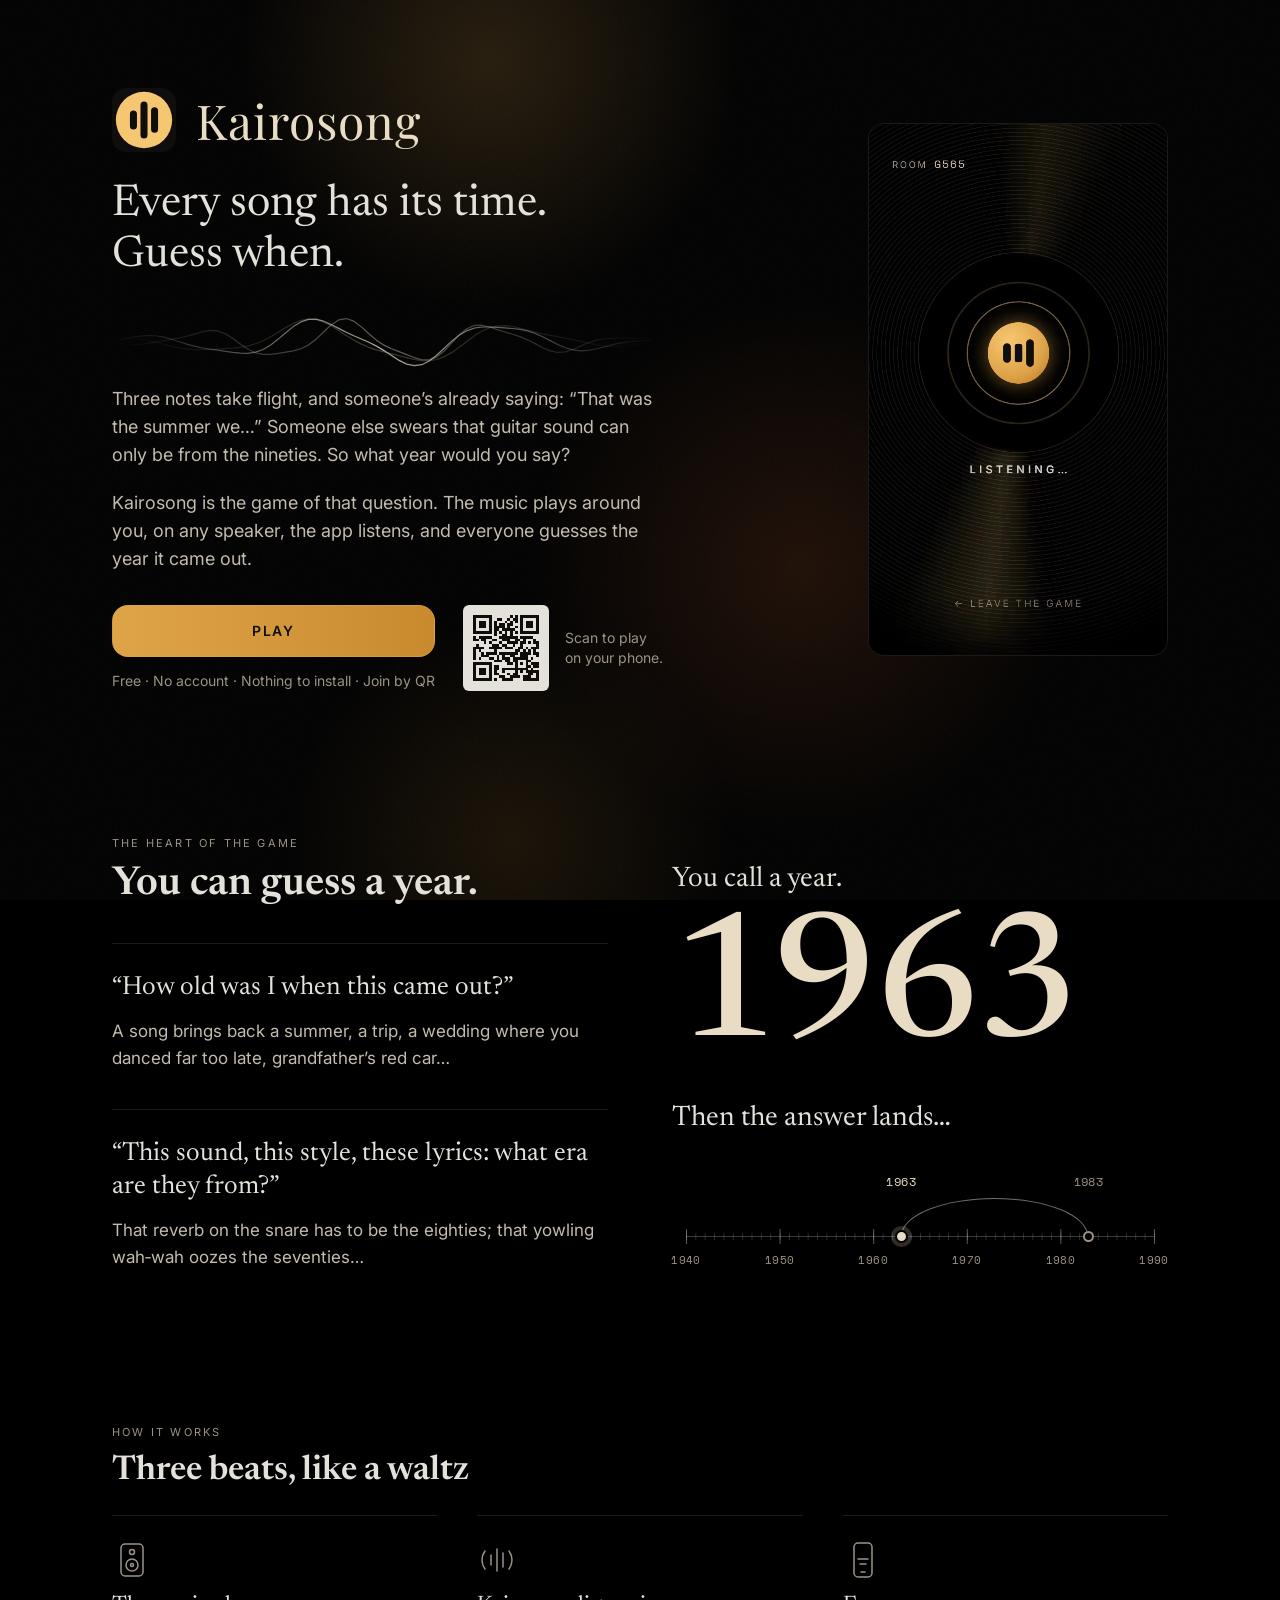
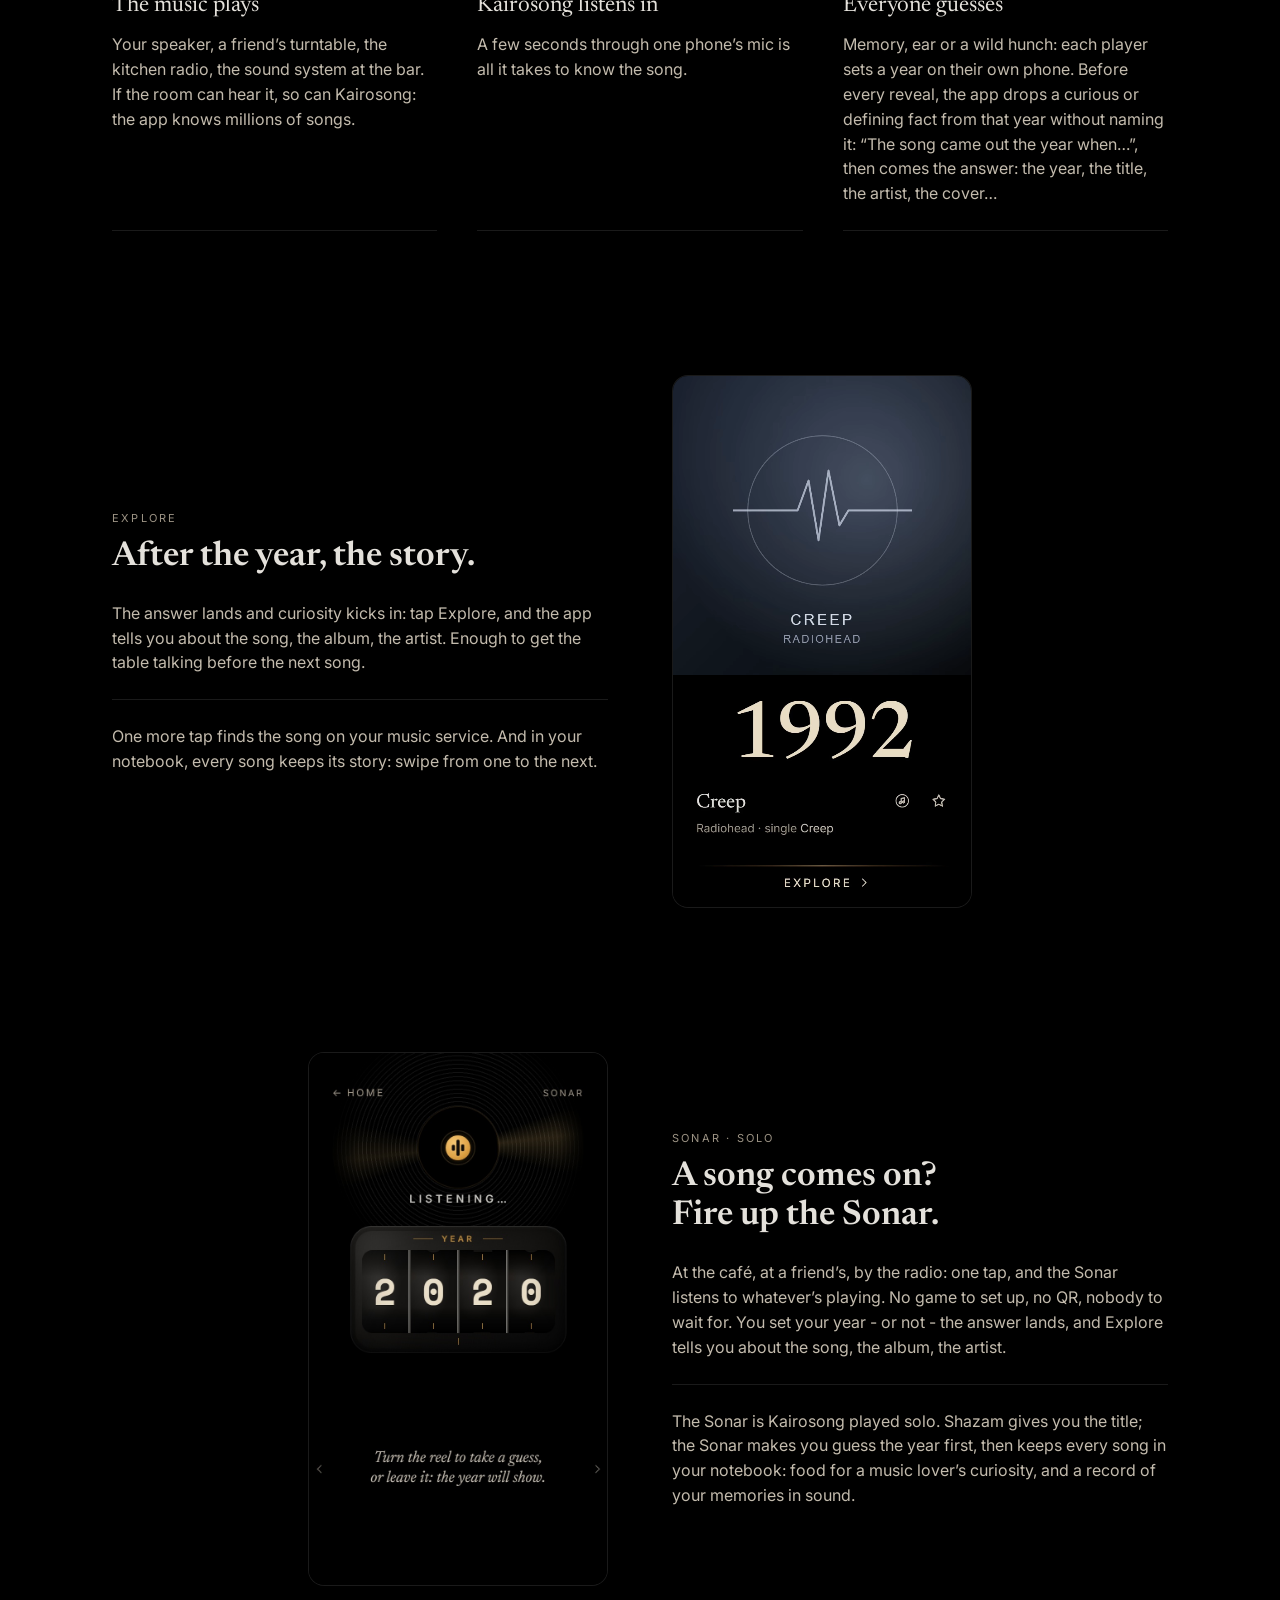
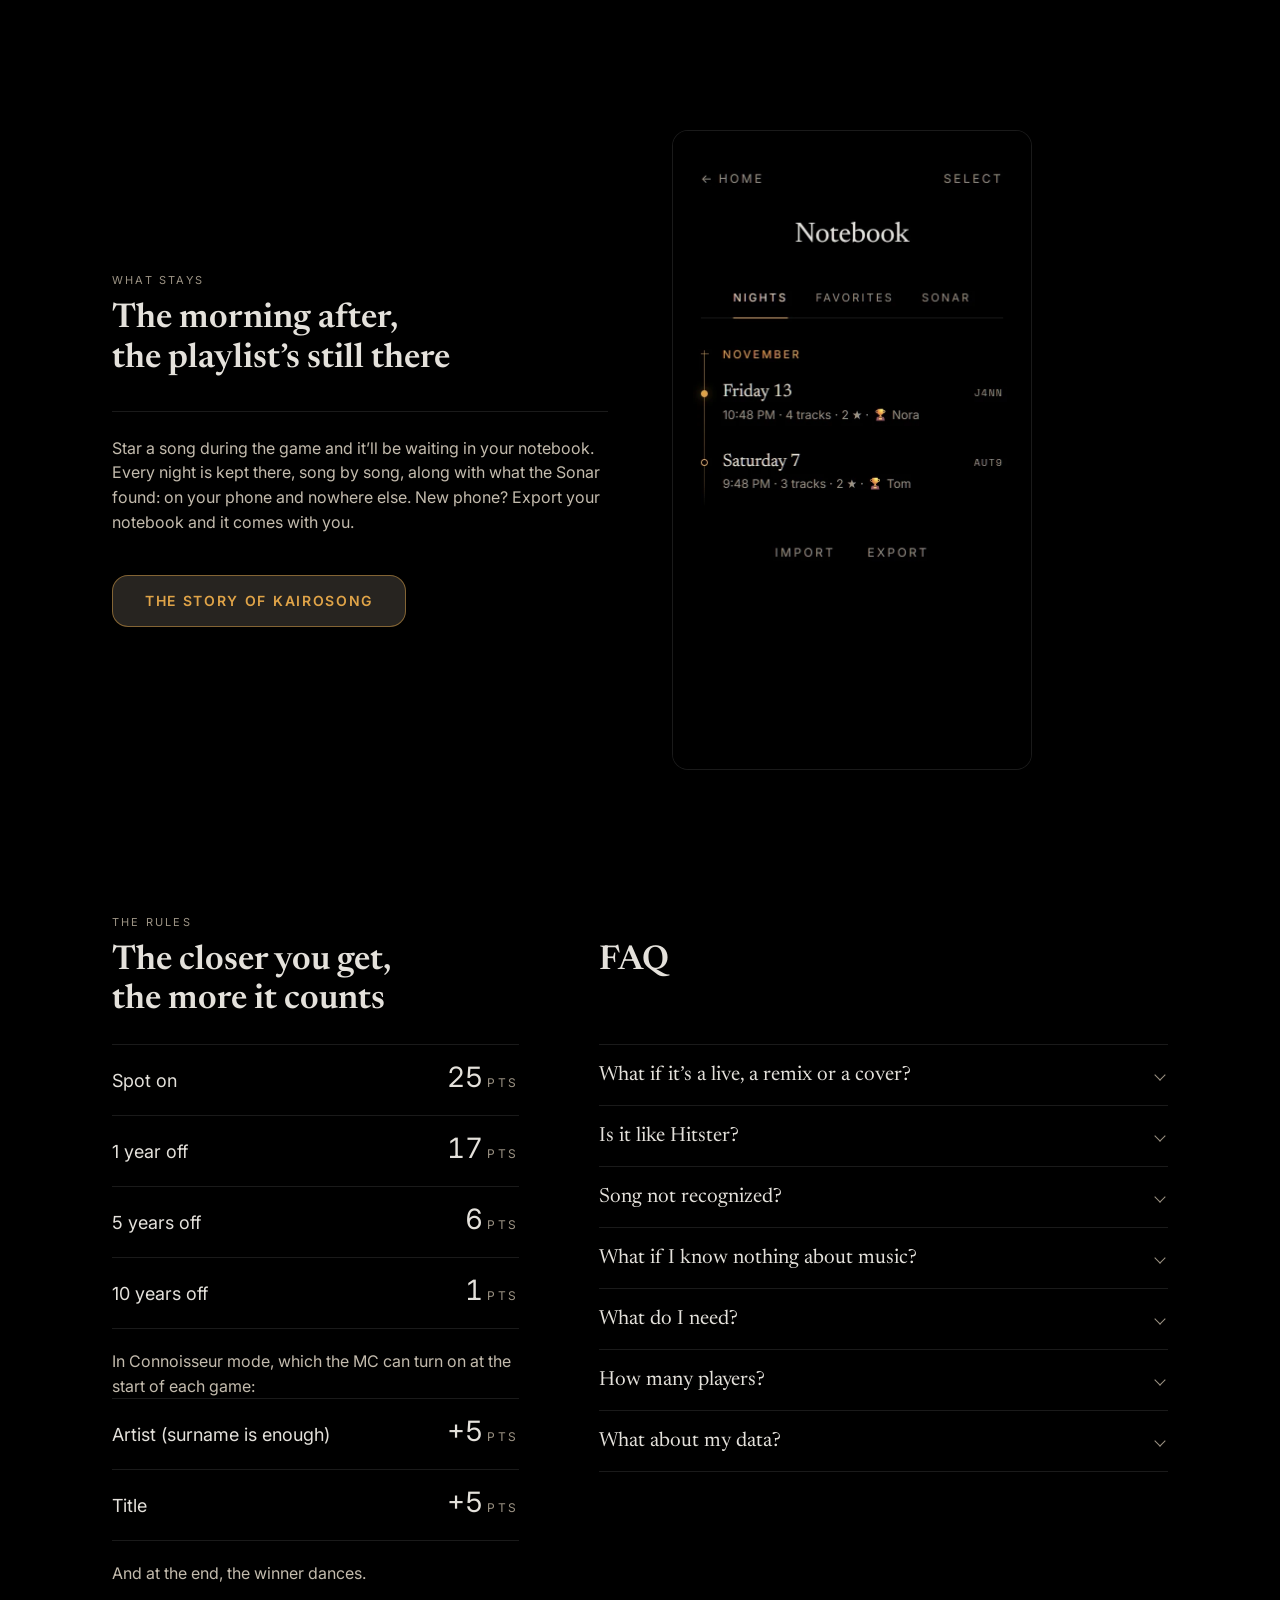
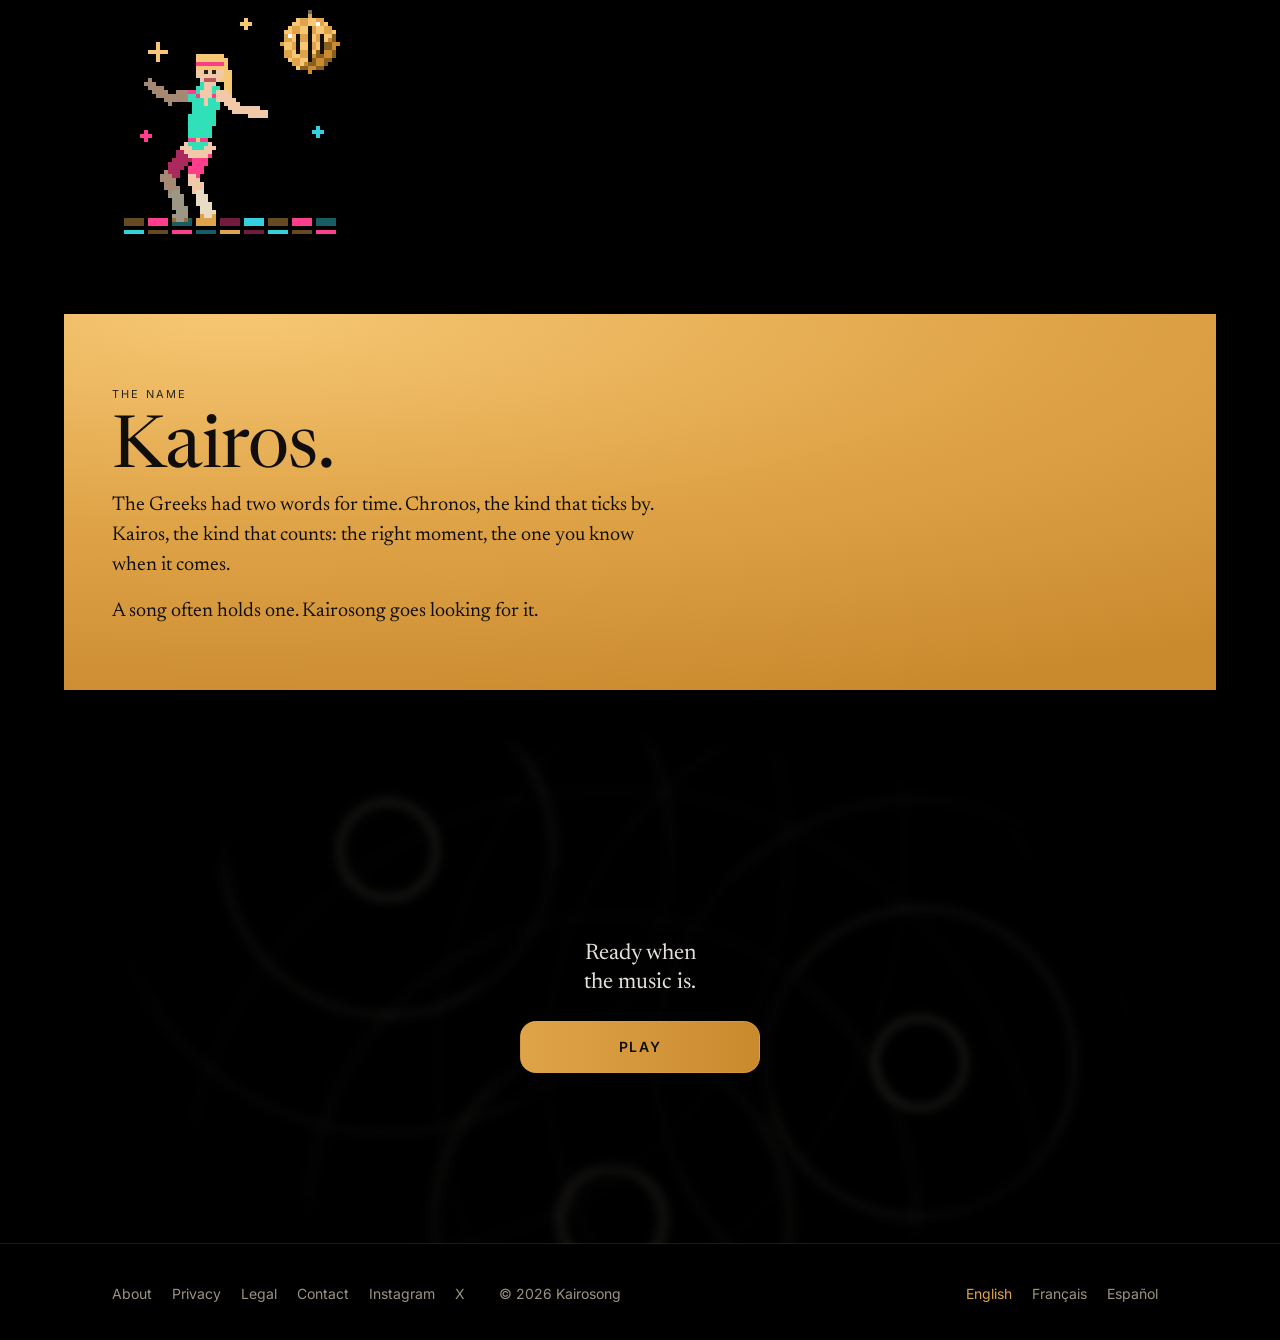
==== index.html @ 432001be "Le gagnant danse sous le barème, et le Sonar se montre en image fixe La danse de victoire revient, e" ====
<!doctype html>
<html lang="en">
<head>
<meta charset="utf-8">
<script>/* Lien d’invitation ou QR d’avant la bascule : la partie est sur app.kairosong.com. */if(/[?&]join=/.test(location.search))location.replace('https://app.kairosong.com/'+location.search);</script>
<script>document.documentElement.classList.add('js');</script>
<meta name="viewport" content="width=device-width, initial-scale=1, viewport-fit=cover">
<title>Kairosong - the party game that listens to your music</title>
<meta name="description" content="Put on any music: Kairosong recognizes it and everyone guesses the year. At a party, join by QR; on your own, use the Sonar. Free, no account.">
<link rel="canonical" href="https://kairosong.com/">
<link rel="alternate" hreflang="en" href="https://kairosong.com/">
<link rel="alternate" hreflang="fr" href="https://kairosong.com/fr/">
<link rel="alternate" hreflang="es" href="https://kairosong.com/es/">
<link rel="alternate" hreflang="x-default" href="https://kairosong.com/">
<meta name="theme-color" content="#000000">
<link rel="icon" type="image/png" sizes="32x32" href="favicon-32.png">
<link rel="icon" type="image/png" sizes="16x16" href="favicon-16.png">
<link rel="apple-touch-icon" href="apple-touch-icon.png">
<link rel="stylesheet" href="assets/site.css">
<meta property="og:type" content="website">
<meta property="og:site_name" content="Kairosong">
<meta property="og:title" content="Kairosong - the party game that listens to your music">
<meta property="og:description" content="Put on any music: Kairosong recognizes it and everyone guesses the year. At a party, join by QR; on your own, use the Sonar. Free, no account.">
<meta property="og:url" content="https://kairosong.com/">
<meta property="og:image" content="https://kairosong.com/assets/og-en.png">
<meta property="og:image:width" content="1200">
<meta property="og:image:height" content="630">
<meta property="og:image:alt" content="Every song has its time. Guess when.">
<meta property="og:locale" content="en_US">
<meta property="og:locale:alternate" content="fr_FR">
<meta property="og:locale:alternate" content="es_ES">
<meta name="twitter:card" content="summary_large_image">
<meta name="twitter:title" content="Kairosong - the party game that listens to your music">
<meta name="twitter:description" content="Put on any music: Kairosong recognizes it and everyone guesses the year. At a party, join by QR; on your own, use the Sonar. Free, no account.">
<meta name="twitter:image" content="https://kairosong.com/assets/og-en.png">
<script type="application/ld+json">{"@context": "https://schema.org", "@type": "WebApplication", "name": "Kairosong", "url": "https://kairosong.com/", "applicationCategory": "GameApplication", "operatingSystem": "Any (web browser)", "browserRequirements": "Requires a modern web browser", "inLanguage": "en", "description": "Put on any music: Kairosong recognizes it and everyone guesses the year. At a party, join by QR; on your own, use the Sonar. Free, no account.", "image": "https://kairosong.com/assets/og-en.png", "offers": {"@type": "Offer", "price": "0", "priceCurrency": "EUR"}, "sameAs": ["https://app.kairosong.com", "https://www.instagram.com/kairosong.app/", "https://x.com/kairosong"]}</script>
<script type="application/ld+json">{"@context": "https://schema.org", "@type": "FAQPage", "inLanguage": "en", "mainEntity": [{"@type": "Question", "name": "What if it’s a live, a remix or a cover?", "acceptedAnswer": {"@type": "Answer", "text": "A live recording, a remaster, a reissue won’t make the song any younger: Billie Jean live in 1988 is still 1982. A cover by someone else is another story, with its own year. So is a remix, unless the table switches to source mode: then you guess the year of the original song. If it wasn’t the original version playing, the reveal says so, and names the one you heard."}}, {"@type": "Question", "name": "Is it like Hitster?", "acceptedAnswer": {"@type": "Answer", "text": "Same family: you’re working out the year of a song. But there are no cards and no set playlist here. Kairosong listens to your own music and knows millions of songs."}}, {"@type": "Question", "name": "Song not recognized?", "acceptedAnswer": {"@type": "Answer", "text": "The MC (whoever runs the game) listens again or moves on to the next one. Nobody loses points. Kairosong struggles with classical music, obscure remixes, and anything that was never officially released."}}, {"@type": "Question", "name": "What if I know nothing about music?", "acceptedAnswer": {"@type": "Answer", "text": "It’s less about knowing dates than remembering. The best players aren’t always the music buffs. And you pick up the rules as you play: the app slips them in one at a time while you wait."}}, {"@type": "Question", "name": "What do I need?", "acceptedAnswer": {"@type": "Answer", "text": "A phone for the MC, one per player, and any music source: a speaker, a turntable, the radio. It runs in the browser, on iPhone and Android. No Spotify, no app to install, no account."}}, {"@type": "Question", "name": "How many players?", "acceptedAnswer": {"@type": "Answer", "text": "On your own, fire up the Sonar: the app listens, you guess. Two makes a duel. Ten makes a party. One phone each, as many as you like."}}, {"@type": "Question", "name": "What about my data?", "acceptedAnswer": {"@type": "Answer", "text": "No account, no email: your name is temporary and goes away with the game. Everything else is on the privacy page."}}]}</script>
<script defer src="assets/onde.js"></script>
<script defer src="assets/coeur.js"></script>
<script defer src="assets/lune.js"></script>
<script defer src="assets/carnet.js"></script>
<script defer src="assets/passerelle.js"></script>
<script defer src="https://stats.kairosong.com/script.js" data-website-id="03b3ffdd-07d6-4459-987c-b70a7a2dbf54" data-domains="kairosong.com" data-exclude-search="true" data-exclude-hash="true"></script>
</head>
<body>
<div class="fond" aria-hidden="true"><div class="fond-braise fond-braise--a"></div><div class="fond-braise fond-braise--b"></div><div class="fond-braise fond-braise--c"></div><div class="fond-grain"></div></div>
<main>
<div class="wrap">
<section class="hero" aria-labelledby="brand">
<div class="hero-text">
<h1 class="brand" id="brand"><img src="assets/logo.svg" width="64" height="64" alt=""><span class="wordmark">Kairosong</span></h1>
<p class="motto">Every song has its time.<br>Guess when.</p>
<div class="frise frise--hero" aria-hidden="true"><svg class="frise-onde" viewBox="0 0 360 88" preserveAspectRatio="none" aria-hidden="true" focusable="false"><defs><linearGradient id="onde-filet" gradientUnits="userSpaceOnUse" x1="0" x2="360" y1="0" y2="0"><stop offset="0" stop-color="#c3bbad" stop-opacity="0"/><stop offset=".5" stop-color="#c3bbad"/><stop offset="1" stop-color="#c3bbad" stop-opacity="0"/></linearGradient></defs><path stroke-opacity=".9" d="M0 44H360"/><path stroke-opacity=".5" d="M0 44H360"/><path stroke-opacity=".3" d="M0 44H360"/></svg><span class="frise-minor"></span><span class="frise-major"></span><span class="frise-rule"></span><span class="frise-year" style="--y:1960">1960</span><span class="frise-year" style="--y:1970">1970</span><span class="frise-year" style="--y:1980">1980</span><span class="frise-year" style="--y:1990">1990</span><span class="frise-year" style="--y:2000">2000</span><span class="frise-year" style="--y:2010">2010</span><span class="frise-year" style="--y:2020">2020</span><span class="frise-dot" style="--y:1977;--at:300ms"></span><span class="frise-dot" style="--y:1981;--at:600ms"></span><span class="frise-dot" style="--y:1988;--at:900ms"></span><span class="frise-dot" style="--y:1994;--at:1200ms"></span></div>
<p class="lead">Three notes take flight, and someone’s already saying: “That was the summer we…” Someone else swears that guitar sound can only be from the nineties. So what year would you say?</p>
<p class="lead">Kairosong is the game of that question. The music plays around you, on any speaker, the app listens, and everyone guesses the year it came out.</p>
<div class="hero-cta">
<a class="ks-btn ks-btn--fill-gold" href="https://app.kairosong.com" data-umami-event="play-clicked" data-umami-event-lang="en">Play</a>
<p class="fine">Free · No account · Nothing to install · Join by QR</p>
<div class="hero-qr"><img src="assets/qr-app.svg" width="86" height="86" alt="QR code for app.kairosong.com" loading="lazy" decoding="async"><p>Scan to play<br>on your phone.</p></div>
</div>
</div>
<figure class="shot">
<div class="shot-frame"><video autoplay muted loop playsinline preload="metadata" width="360" height="640" poster="media/revelation-en.png" aria-label="A player slides the year counter, the gap shows every player’s year on one line, a fact from that year appears, then the MC reveals the song and its year, 2003."><source src="media/partie-en.webm" type="video/webm"><source src="media/partie-en.mp4" type="video/mp4"></video></div>
</figure>
</section>

<section class="section heart" aria-labelledby="heart">
<div class="heart-head">
<p class="eyebrow">The heart of the game</p>
<h2 class="title" id="heart">You can guess a year.</h2>
</div>
<div class="heart-asks">
<blockquote class="heart-ask"><p>“How old was I when this came out?”</p></blockquote>
<p class="heart-echo">A song brings back a summer, a trip, a wedding where you danced far too late, grandfather’s red car…</p>
<blockquote class="heart-ask"><p>“This sound, this style, these lyrics: what era are they from?”</p></blockquote>
<p class="heart-echo">That reverb on the snare has to be the eighties; that yowling wah‑wah oozes the seventies…</p>
</div>
<div class="heart-play">
<p class="heart-line">You call a year.</p>
<p class="heart-year" aria-hidden="true">19<span class="heart-roue">6</span>3</p>
<p class="heart-line heart-then">Then the answer lands…</p>
<div class="frise frise--coeur" aria-hidden="true" style="--guess:1983;--answer:1963"><span class="frise-minor"></span><span class="frise-major"></span><span class="frise-rule"></span><span class="frise-year" style="--y:1940">1940</span><span class="frise-year" style="--y:1950">1950</span><span class="frise-year" style="--y:1960">1960</span><span class="frise-year" style="--y:1970">1970</span><span class="frise-year" style="--y:1980">1980</span><span class="frise-year" style="--y:1990">1990</span><span class="frise-arc"></span><span class="frise-dot frise-dot--guess" style="--y:var(--guess)"></span><span class="frise-mark frise-mark--guess" style="--y:var(--guess)">1983</span><span class="frise-dot frise-dot--answer" style="--y:var(--answer)"></span><span class="frise-mark frise-mark--answer" style="--y:var(--answer)">1963</span></div>
</div>
</section>

<section class="section" aria-labelledby="how">
<p class="eyebrow">How it works</p>
<h2 class="title" id="how">Three beats, like a waltz</h2>

<ol class="lines steps">
<li class="step"><svg viewBox="0 0 40 40" fill="none" stroke="currentColor" stroke-width="1.5" aria-hidden="true"><rect x="9" y="4" width="22" height="32" rx="4"/><circle cx="20" cy="25" r="6"/><circle cx="20" cy="25" r="1.5"/><circle cx="20" cy="12" r="2.5"/></svg><h3>The music plays</h3><p>Your speaker, a friend’s turntable, the kitchen radio, the sound system at the bar. If the room can hear it, so can Kairosong: the app knows millions of songs.</p></li>
<li class="step"><svg viewBox="0 0 40 40" fill="none" stroke="currentColor" stroke-width="1.5" stroke-linecap="round" aria-hidden="true"><path d="M14 15v10M20 9v22M26 13v14"/><path d="M8 11a15 15 0 0 0 0 18M32 11a15 15 0 0 1 0 18"/></svg><h3>Kairosong listens in</h3><p>A few seconds through one phone’s mic is all it takes to know the song.</p></li>
<li class="step"><svg viewBox="0 0 40 40" fill="none" stroke="currentColor" stroke-width="1.5" stroke-linecap="round" aria-hidden="true"><rect x="11" y="3" width="18" height="34" rx="4"/><path d="M15 19h10M17 24h6"/><path d="M18 32h4"/></svg><h3>Everyone guesses</h3><p>Memory, ear or a wild hunch: each player sets a year on their own phone. Before every reveal, the app drops a curious or defining fact from that year without naming it: “The song came out the year when…”, then comes the answer: the year, the title, the artist, the cover…</p></li>
</ol>
</section>

<section class="section sonar sonar--miroir" aria-labelledby="explore">
<p class="eyebrow">Explore</p>
<h2 class="title" id="explore">After the year, the story.</h2>
<p class="sonar-lead">The answer lands and curiosity kicks in: tap Explore, and the app tells you about the song, the album, the artist. Enough to get the table talking before the next song.</p>
<div class="shot-frame sonar-shot"><video class="en-vue" muted playsinline preload="metadata" width="360" height="640" poster="media/explore-en.png" aria-label="After a reveal, Explore opens: the song, then the artist."><source src="media/explore-en.webm" type="video/webm"><source src="media/explore-en.mp4" type="video/mp4"></video></div>
<p class="sonar-note">One more tap finds the song on your music service. And in your notebook, every song keeps its story: swipe from one to the next.</p>
</section>

<section class="section sonar" aria-labelledby="sonar">
<p class="eyebrow">Sonar · Solo</p>
<h2 class="title" id="sonar"><span class="title-line">A song comes on?</span> <span class="title-line">Fire up the Sonar.</span></h2>
<p class="sonar-lead">At the café, at a friend’s, by the radio: one tap, and the Sonar listens to whatever’s playing. No game to set up, no QR, nobody to wait for. You set your year - or not - the answer lands, and Explore tells you about the song, the album, the artist.</p>
<div class="shot-frame sonar-shot"><img src="media/sonar-en.png" width="360" height="640" alt="The Sonar listening: the year reel and the listening badge, played solo." loading="lazy" decoding="async"></div>
<p class="sonar-note">The Sonar is Kairosong played solo. Shazam gives you the title; the Sonar makes you guess the year first, then keeps every song in your notebook: food for a music lover’s curiosity, and a record of your memories in sound.</p>
</section>

<section class="section keep" aria-labelledby="keep">
<p class="eyebrow">What stays</p>
<h2 class="title" id="keep">The morning after, the playlist’s still there</h2>
<div class="shot-frame keep-shot"><video class="en-vue" muted playsinline preload="metadata" width="360" height="640" poster="media/carnet-en.webp" aria-label="The app’s notebook: every night, song by song, the songs starred as favorites, then the ones the Sonar found."><source src="media/carnet-en.webm" type="video/webm"><source src="media/carnet-en.mp4" type="video/mp4"></video></div>
<p class="keep-text">Star a song during the game and it’ll be waiting in your notebook. Every night is kept there, song by song, along with what the Sonar found: on your phone and nowhere else. New phone? Export your notebook and it comes with you.</p>
<p class="story-link"><a class="ks-btn ks-btn--plate-gold" href="story/">The story of Kairosong</a></p>
</section>

<div class="rules-faq">
<section class="section" aria-labelledby="rules">
<p class="eyebrow">The rules</p>
<h2 class="title" id="rules">The closer you get, the more it counts</h2>
<div class="rules-body">
<ul class="lines rules">
<li><span>Spot on</span><span class="pts">25<small>pts</small></span></li>
<li><span>1 year off</span><span class="pts">17<small>pts</small></span></li>
<li><span>5 years off</span><span class="pts">6<small>pts</small></span></li>
<li><span>10 years off</span><span class="pts">1<small>pts</small></span></li>
</ul>
<p class="aside">In Connoisseur mode, which the MC can turn on at the start of each game:</p>
<ul class="lines rules rules--bonus">
<li><span>Artist (surname is enough)</span><span class="pts">+5<small>pts</small></span></li>
<li><span>Title</span><span class="pts">+5<small>pts</small></span></li>
</ul>
<p class="aside">And at the end, the winner dances.</p>
<div class="danse"><video class="en-vue" muted playsinline loop preload="metadata" width="360" height="360" poster="media/danse.png" aria-label="The winner’s victory dance: a pixel-art dancer under a disco ball."><source src="media/danse.webm" type="video/webm"><source src="media/danse.mp4" type="video/mp4"></video></div>
</div>
</section>

<section class="section faq" aria-labelledby="faq">
<h2 class="title" id="faq">FAQ</h2>
<ul class="lines">
<li><details><summary>What if it’s a live, a remix or a cover?<span class="ks-chevron" aria-hidden="true"></span></summary><p>A live recording, a remaster, a reissue won’t make the song any younger: Billie Jean live in 1988 is still 1982. A cover by someone else is another story, with its own year. So is a remix, unless the table switches to source mode: then you guess the year of the original song. If it wasn’t the original version playing, the reveal says so, and names the one you heard.</p></details></li>
<li><details><summary>Is it like Hitster?<span class="ks-chevron" aria-hidden="true"></span></summary><p>Same family: you’re working out the year of a song. But there are no cards and no set playlist here. Kairosong listens to your own music and knows millions of songs.</p></details></li>
<li><details><summary>Song not recognized?<span class="ks-chevron" aria-hidden="true"></span></summary><p>The MC (whoever runs the game) listens again or moves on to the next one. Nobody loses points. Kairosong struggles with classical music, obscure remixes, and anything that was never officially released.</p></details></li>
<li><details><summary>What if I know nothing about music?<span class="ks-chevron" aria-hidden="true"></span></summary><p>It’s less about knowing dates than remembering. The best players aren’t always the music buffs. And you pick up the rules as you play: the app slips them in one at a time while you wait.</p></details></li>
<li><details><summary>What do I need?<span class="ks-chevron" aria-hidden="true"></span></summary><p>A phone for the MC, one per player, and any music source: a speaker, a turntable, the radio. It runs in the browser, on iPhone and Android. No Spotify, no app to install, no account.</p></details></li>
<li><details><summary>How many players?<span class="ks-chevron" aria-hidden="true"></span></summary><p>On your own, fire up the Sonar: the app listens, you guess. Two makes a duel. Ten makes a party. One phone each, as many as you like.</p></details></li>
<li><details><summary>What about my data?<span class="ks-chevron" aria-hidden="true"></span></summary><p>No account, no email: your name is temporary and goes away with the game. Everything else is on the <a href="privacy/">privacy page</a>.</p></details></li>
</ul>
</section>
</div>

<section class="section kairos" aria-labelledby="kairos">
<h2 class="eyebrow" id="kairos">The name</h2>
<p><span class="kairos-word">Kairos.</span> The Greeks had two words for time. Chronos, the kind that ticks by. Kairos, the kind that counts: the right moment, the one you know when it comes.</p>
<p>A song often holds one. Kairosong goes looking for it.</p>
</section>

<section class="send" aria-label="Play">
<div class="lune" aria-hidden="true"><canvas></canvas><div class="lune-ring"></div></div>
<p>Ready when<br>the music is.</p>
<a class="ks-btn ks-btn--fill-gold" href="https://app.kairosong.com" data-umami-event="play-clicked" data-umami-event-lang="en">Play</a>
</section>
</div>
</main>
<script>if(matchMedia('(prefers-reduced-motion: reduce)').matches)document.querySelectorAll('video[autoplay]').forEach(function(v){v.removeAttribute('autoplay');v.pause();v.controls=true;v.load();});</script>
<footer class="site-foot">
<div class="wrap">
<div class="foot-row">
<ul class="foot-links">
<li><a href="story/">About</a></li>
<li><a href="privacy/">Privacy</a></li>
<li><a href="legal/">Legal</a></li>
<li><a href="mailto:kairosong.app@gmail.com">Contact</a></li>
<li><a href="https://www.instagram.com/kairosong.app/" rel="noopener">Instagram</a></li>
<li><a href="https://x.com/kairosong" rel="noopener">X</a></li>
</ul>
<nav aria-label="Language">
<ul class="langs">
<li><a href="./" hreflang="en" lang="en" aria-current="page">English</a></li>
<li><a href="fr/" hreflang="fr" lang="fr" data-umami-event="lang-switched" data-umami-event-lang="fr">Français</a></li>
<li><a href="es/" hreflang="es" lang="es" data-umami-event="lang-switched" data-umami-event-lang="es">Español</a></li>
</ul>
</nav>
</div>
<p class="copyright">© 2026 Kairosong</p>
</div>
</footer>
</body>
</html>
---- assets/site.css ----
/* Kairosong — la vitrine. Une seule feuille pour toutes les pages.
   Jetons repris de Kairosong-design-system/tokens.json (seuls ceux qui servent ici),
   recettes de components/bundle.css (.ks-btn, .ks-door-rule, .ks-chevron, liens, focus).
   Règles du système : noir pur, l'or ne veut dire qu'action ou état actif, une seule donnée
   ivoire (le wordmark), aucune carte ni panneau, Playfair pour le seul mot « Kairosong ». */

@font-face {
  font-family: 'Inter';
  src: url('fonts/Inter-Variable.woff2') format('woff2');
  font-weight: 100 900;
  font-style: normal;
  font-display: swap;
}
@font-face {
  font-family: 'Newsreader';
  src: url('fonts/Newsreader-Variable.woff2') format('woff2');
  font-weight: 200 800;
  font-style: normal;
  font-display: swap;
}
@font-face {
  font-family: 'Space Mono';
  src: url('fonts/SpaceMono-Regular.woff2') format('woff2');
  font-weight: 400;
  font-style: normal;
  font-display: swap;
}
@font-face {
  font-family: 'Playfair Display';
  src: url('fonts/PlayfairDisplay-Variable.woff2') format('woff2');
  font-weight: 400 900;
  font-style: normal;
  font-display: swap;
}

:root {
  color-scheme: dark;

  --color-bg: #000000;
  --color-night-900: #0f0e0d;
  --color-night-700: #272420;
  --color-night-600: #332f29;
  --color-gold-light: #f6c773;
  --color-gold: #e0a448;
  --color-amber: #c98a2e;
  --color-off-white: #e4e1db;
  --color-ivory: #e8dcc4;
  --color-warm-grey-light: #c3bbad;
  --color-warm-grey: #9c9384;
  --color-hairline: rgba(255, 255, 255, 0.1);
  --color-gold-a50: rgba(224, 164, 72, 0.5);

  --color-surface: var(--color-night-700);
  --color-surface-alt: var(--color-night-600);
  --color-accent: var(--color-gold);
  --color-accent-strong: var(--color-gold-light);
  --color-text: var(--color-off-white);
  --color-text-secondary: var(--color-warm-grey-light);
  --color-text-muted: var(--color-warm-grey);
  --color-readout: var(--color-ivory);
  --color-focus-ring: var(--color-gold-light);

  --font-display: 'Playfair Display', Georgia, 'Times New Roman', serif;
  --font-title: 'Newsreader', Georgia, 'Times New Roman', serif;
  --font-ui: 'Inter', system-ui, -apple-system, 'Segoe UI', Roboto, sans-serif;
  --font-code: 'Space Mono', ui-monospace, SFMono-Regular, Menlo, monospace;

  --radius-lg: 16px;
  --tracking-wider: 0.12em;
  --tracking-widest: 0.2em;
  --touch-min: 44px;
  --screen-side: 28px;
  --screen-top-bar: 40px;
  --screen-foot: 24px;
  --measure: 34rem;
  --page-max: 72rem;
}

*,
*::before,
*::after {
  box-sizing: border-box;
}

html {
  -webkit-text-size-adjust: 100%;
  text-size-adjust: 100%;
}

body {
  margin: 0;
  background: var(--color-bg);
  color: var(--color-text);
  font-family: var(--font-ui);
  font-size: 16px;
  line-height: 1.55;
  -webkit-font-smoothing: antialiased;
  font-optical-sizing: auto;
}

/* ─── Le fond : braises + grain, comme l'accueil de l'app ──────────────── */

/* Un calque fixe sous toute la page : il ne défile pas avec le contenu. Trois nappes, chacune
   placée par son centre (d'où la demi-taille retranchée), qui dérivent très lentement ; le grain
   casse les paliers des dégradés et bouge par crans. Jamais de flou, rien que des `transform`.
   « Réduire les animations » (règle générale en fin de fichier) fige tout à la position 0. */
.fond {
  position: fixed;
  inset: 0;
  z-index: -1;
  overflow: hidden;
  pointer-events: none;
}

.fond-braise {
  position: absolute;
  border-radius: 50%;
}

.fond-braise--a {
  width: 520px;
  height: 520px;
  left: calc(50% - 150px - 260px);
  top: calc(60px - 260px);
  background: radial-gradient(circle, rgba(224, 164, 72, 0.17) 0, transparent 68%);
  animation: ks-braise-a 22s ease-in-out infinite;
}

.fond-braise--b {
  width: 560px;
  height: 560px;
  left: calc(50% + 160px - 280px);
  top: calc(63% - 280px);
  background: radial-gradient(circle, rgba(150, 72, 30, 0.2) 0, transparent 68%);
  animation: ks-braise-b 28s ease-in-out infinite;
}

.fond-braise--c {
  width: 460px;
  height: 460px;
  left: calc(50% - 130px - 230px);
  top: calc(100% - 60px - 230px);
  background: radial-gradient(circle, rgba(201, 138, 46, 0.12) 0, transparent 68%);
  animation: ks-braise-c 25s ease-in-out infinite;
}

/* Les 40 px qui débordent absorbent le tremblement du grain. */
.fond-grain {
  position: absolute;
  inset: -40px;
  background-image: url("data:image/svg+xml;utf8,<svg xmlns='http://www.w3.org/2000/svg' width='180' height='180'><filter id='n'><feTurbulence type='fractalNoise' baseFrequency='.85' numOctaves='2' stitchTiles='stitch'/><feColorMatrix values='0 0 0 0 1  0 0 0 0 .95  0 0 0 0 .88  0 0 0 .55 0'/></filter><rect width='100%' height='100%' filter='url(%23n)'/></svg>");
  background-size: 180px;
  opacity: 0.06;
  mix-blend-mode: screen;
  animation: ks-grain 0.9s steps(4) infinite;
}

@keyframes ks-braise-a {
  0%, 100% { transform: translate(0, 0); }
  50% { transform: translate(60px, 40px); }
}

@keyframes ks-braise-b {
  0%, 100% { transform: translate(0, 0); }
  50% { transform: translate(-50px, -60px); }
}

@keyframes ks-braise-c {
  0%, 100% { transform: translate(0, 0); }
  50% { transform: translate(30px, -40px); }
}

@keyframes ks-grain {
  0% { transform: translate(0, 0); }
  25% { transform: translate(-18px, 12px); }
  50% { transform: translate(14px, -20px); }
  75% { transform: translate(-10px, -8px); }
  100% { transform: translate(0, 0); }
}

img,
svg {
  display: block;
  max-width: 100%;
}

a {
  color: var(--color-accent);
  text-underline-offset: 0.2em;
}
a:hover {
  color: var(--color-accent-strong);
}

:focus-visible {
  outline: 2px solid var(--color-focus-ring);
  outline-offset: 3px;
}

.visually-hidden {
  position: absolute;
  width: 1px;
  height: 1px;
  margin: -1px;
  padding: 0;
  overflow: hidden;
  clip: rect(0 0 0 0);
  white-space: nowrap;
  border: 0;
}

/* ─── Charpente ─────────────────────────────────────────────────────────── */

.wrap {
  width: 100%;
  max-width: var(--page-max);
  margin: 0 auto;
  padding: 0 var(--screen-side);
}

.section {
  padding: 72px 0 0;
}

.eyebrow {
  margin: 0 0 12px;
  font-family: var(--font-ui);
  font-size: 11px;
  line-height: 16px;
  font-weight: 400;
  letter-spacing: var(--tracking-widest);
  text-transform: uppercase;
  color: var(--color-text-muted);
}

.title {
  margin: 0 0 24px;
  font-family: var(--font-title);
  font-variation-settings: 'opsz' 40;
  font-weight: 600;
  font-size: 28px;
  line-height: 1.15;
  color: var(--color-text);
  text-wrap: balance;
}

/* Un titre en deux phrases : une ligne chacune, équilibrée à part. */
.title-line {
  display: block;
}

.lead {
  margin: 0;
  max-width: var(--measure);
  color: var(--color-text-secondary);
}

/* Filet or : il sépare deux moments, jamais deux lignes d'une liste. */
.ks-door-rule {
  display: block;
  width: 100%;
  height: 1px;
  margin: 72px 0 0;
  border: 0;
  background: linear-gradient(
    90deg,
    transparent,
    var(--color-gold-a50) 30%,
    var(--color-gold-light) 50%,
    var(--color-gold-a50) 70%,
    transparent
  );
}

/* ─── Boutons (recette .ks-btn) ─────────────────────────────────────────── */

.ks-btn {
  display: inline-flex;
  align-items: center;
  justify-content: center;
  min-height: 52px;
  min-width: var(--touch-min);
  padding: 14px 32px;
  font-family: var(--font-ui);
  font-size: 14px;
  line-height: 20px;
  font-weight: 600;
  text-transform: uppercase;
  text-decoration: none;
  letter-spacing: var(--tracking-wider);
  border-radius: var(--radius-lg);
  border: 1px solid transparent;
}

/* Or plein — l'objet le plus lumineux de l'écran ; il n'y en a jamais deux. */
.ks-btn--fill-gold,
.ks-btn--fill-gold:hover {
  background: linear-gradient(90deg, var(--color-gold) 0%, var(--color-amber) 100%);
  border-color: var(--color-gold-a50);
  color: var(--color-night-900);
}
.ks-btn--fill-gold:active {
  background: linear-gradient(90deg, var(--color-gold-light) 0%, var(--color-gold) 100%);
  border-color: var(--color-gold-light);
}

/* Plaque à filet or — une action forte qui n'est pas « Jouer » : ici, l'histoire. */
.ks-btn--plate-gold,
.ks-btn--plate-gold:hover {
  background: var(--color-surface);
  border-color: var(--color-gold-a50);
  color: var(--color-accent);
}
.ks-btn--plate-gold:active {
  background: var(--color-surface-alt);
  border-color: var(--color-accent-strong);
  color: var(--color-accent-strong);
}

.ks-chevron {
  display: inline-block;
  flex: none;
  width: 8px;
  height: 8px;
  border-top: 1.5px solid currentColor;
  border-right: 1.5px solid currentColor;
  transform: rotate(135deg);
  transition: transform 170ms ease-out;
}

/* ─── Accueil ───────────────────────────────────────────────────────────── */

.hero {
  display: grid;
  gap: 48px;
  padding-top: var(--screen-top-bar);
}

.hero-text {
  display: flex;
  flex-direction: column;
  align-items: center;
  text-align: center;
}

.brand {
  display: flex;
  flex-direction: column;
  align-items: center;
  gap: 16px;
  margin: 0;
  font-weight: 400;
}

.brand img {
  width: 64px;
  height: 64px;
  border-radius: 14px;
}

.wordmark {
  font-family: var(--font-display);
  font-size: 40px;
  line-height: 1;
  font-weight: 400;
  letter-spacing: 0.02em;
  color: var(--color-readout);
}

.motto {
  margin: 28px 0 0;
  font-family: var(--font-title);
  font-variation-settings: 'opsz' 40;
  /* Deux temps, deux lignes : à 360 px, « Chaque musique a son moment. » ne tient qu'à 22 px. */
  font-size: clamp(22px, 6.1vw, 26px);
  line-height: 1.3;
  font-weight: 400;
  color: var(--color-text);
}

.hero .lead {
  margin-top: 20px;
}

.hero-cta {
  display: flex;
  flex-direction: column;
  align-items: center;
  gap: 14px;
  width: 100%;
  margin-top: 32px;
}

.hero-cta .ks-btn {
  width: 100%;
  max-width: 320px;
}

.fine {
  margin: 0;
  font-size: 14px;
  line-height: 20px;
  color: var(--color-text-muted);
}

/* Le QR vers l'app ne sert qu'à qui lit le site sur un ordinateur : il passe au téléphone en le
   scannant. Sur un écran tactile ou étroit, il ne s'affiche pas. Un fond blanc cassé, celui du
   texte et du QR du salon dans l'app, plutôt qu'ivoire : l'ivoire reste au mot « Kairosong ». */
.hero-qr {
  display: none;
}

/* Le QR se range à droite du bloc « bouton Play + petite ligne », et prend sa hauteur : le
   bouton (52 px), l'écart (14 px), la ligne (20 px), soit 86 px. La petite ligne ne se coupe pas,
   pour que le bloc garde cette hauteur. En espagnol, l'ensemble demande 645 px : il n'apparaît
   qu'à partir de 1120 px de large. */
@media (min-width: 1120px) and (hover: hover) and (pointer: fine) {
  .hero-cta {
    display: grid;
    grid-template-columns: auto auto;
    grid-template-areas:
      "play qr"
      "fine qr";
    justify-content: start;
    align-items: center;
    column-gap: 28px;
  }

  .hero-cta .ks-btn {
    grid-area: play;
    max-width: none;
  }

  .hero-cta .fine {
    grid-area: fine;
    white-space: nowrap;
  }

  .hero-qr {
    grid-area: qr;
    display: flex;
    align-items: center;
    gap: 16px;
    white-space: nowrap;
  }

  .hero-qr img {
    display: block;
    width: 86px;
    height: 86px;
    border-radius: 6px;
  }

  .hero-qr p {
    margin: 0;
    font-size: 14px;
    line-height: 20px;
    color: var(--color-text-muted);
  }
}

/* ─── Emplacements de capture (Jul les fournira, 360 × 640) ─────────────── */

.shot {
  margin: 0;
}

.shot-frame {
  display: flex;
  align-items: center;
  justify-content: center;
  aspect-ratio: 360 / 640;
  width: 100%;
  border: 1px solid var(--color-hairline);
  border-radius: var(--radius-lg);
  background: var(--color-bg);
  overflow: hidden;
}

.shot-frame img,
.shot-frame video {
  display: block;
  width: 100%;
  height: 100%;
  object-fit: cover;
}

.hero .shot {
  width: 100%;
  max-width: 260px;
  justify-self: center;
}

/* ─── Listes à filets : comment ça marche, règles, FAQ ──────────────────── */

.lines {
  margin: 0;
  padding: 0;
  list-style: none;
  border-top: 1px solid var(--color-hairline);
}

.lines > li {
  border-bottom: 1px solid var(--color-hairline);
}

.step {
  display: grid;
  grid-template-columns: 40px 1fr;
  gap: 4px 20px;
  padding: 24px 0;
}

.step svg {
  grid-row: span 2;
  width: 40px;
  height: 40px;
  color: var(--color-text-muted);
}

.step h3 {
  margin: 0;
  font-family: var(--font-title);
  font-variation-settings: 'opsz' 40;
  font-size: 22px;
  line-height: 1.3;
  font-weight: 400;
  color: var(--color-text);
}

.step p {
  margin: 0;
  color: var(--color-text-secondary);
}

.aside {
  margin: 20px 0 0;
  max-width: var(--measure);
  color: var(--color-text-secondary);
}

/* La danse de victoire : du pixel art agrandi 12 fois (720 px). Elle ne s'affiche qu'à un rapport
   entier, 240 px, pour que chaque pixel reste net. */
.danse {
  margin-top: 16px;
}

.danse video {
  display: block;
  width: 240px;
  height: 240px;
  image-rendering: pixelated;
  /* Le fond noir de la boucle laisse passer les braises de la page. */
  mix-blend-mode: screen;
}

.rules > li {
  display: flex;
  align-items: baseline;
  justify-content: space-between;
  gap: 16px;
  min-height: var(--touch-min);
  padding: 14px 0;
}

.rules .pts {
  flex: none;
  font-size: 20px;
  line-height: 28px;
  font-variant-numeric: tabular-nums;
  color: var(--color-text);
}

.rules .pts small {
  margin-left: 4px;
  font-size: 12px;
  letter-spacing: var(--tracking-widest);
  text-transform: uppercase;
  color: var(--color-text-muted);
}

/* ─── Le cœur du jeu : deux questions, puis ton année, qui roule jusqu'à la réponse ─ */

.heart {
  position: relative;
  isolation: isolate;
}

/* Chaque question entre guillemets, puis ce qu'elle réveille ; un filet devant chacune. */
.heart-asks {
  max-width: var(--measure);
}

.heart-ask {
  margin: 0;
  padding-top: 24px;
  border-top: 1px solid var(--color-hairline);
}

.heart-ask p {
  margin: 0;
  font-family: var(--font-title);
  font-variation-settings: 'opsz' 32;
  font-size: 22px;
  line-height: 1.3;
  color: var(--color-text);
  text-wrap: pretty;
}

.heart-echo {
  margin: 12px 0 28px;
  color: var(--color-text-secondary);
  text-wrap: pretty;
}

.heart-echo:last-child {
  margin-bottom: 0;
}

/* « You call a year. » et « Then the answer lands… » : un cran sous le titre. */
.heart-line {
  margin: 40px 0 0;
  font-family: var(--font-title);
  font-variation-settings: 'opsz' 32;
  font-weight: 400;
  font-size: 23px;
  line-height: 1.2;
  color: var(--color-text);
}

/* Une seule année, la donnée ivoire de l'écran. Seul le chiffre des dizaines tourne : une
   fenêtre d'un chiffre (le rouleau, posé par assets/coeur.js), fondue en haut et en bas le
   temps qu'il roule seulement ; à l'arrivée, le 6 est net comme les autres. */
.heart-year {
  display: flex;
  margin: 8px 0 0;
  font-family: var(--font-title);
  font-variation-settings: 'opsz' 44;
  font-weight: 500;
  font-size: 120px;
  line-height: 1;
  letter-spacing: -0.02em;
  font-variant-numeric: tabular-nums;
  color: var(--color-readout);
}

.heart-roue {
  display: block;
  height: 1em;
  overflow: hidden;
}

.heart-rouleau {
  display: flex;
  flex-direction: column;
  transform: translateY(-2em);
}

.heart-rouleau span {
  display: block;
  height: 1em;
}

.heart-line.heart-then {
  margin-top: 16px;
}

/* Vers « L'histoire », au bout de « Ce qui reste » : une plaque à filet or. Sur téléphone, toute la largeur (le libellé peut
   passer sur deux lignes) ; sur grand écran, le bouton prend la taille de son libellé, sur une ligne. */
.story-link {
  margin: 56px 0 0;
}

.story-link .ks-btn {
  width: 100%;
  padding-left: 20px;
  padding-right: 20px;
  text-align: center;
}

@media (min-width: 720px) {
  .story-link .ks-btn {
    width: auto;
    padding-left: 32px;
    padding-right: 32px;
    white-space: nowrap;
  }
}

/* ─── Ce qui reste : le carnet de l'app, en boucle, puis une phrase ───── */

.keep-shot {
  max-width: 280px;
  margin-top: 8px;
}

.keep-text {
  max-width: var(--measure);
  margin: 32px 0 0;
  padding-top: 24px;
  border-top: 1px solid var(--color-hairline);
  color: var(--color-text-secondary);
  text-wrap: pretty;
}

/* ─── Le Sonar : le jeu en solo. Une phrase, la vidéo, puis ce qui le distingue ─── */

.sonar-lead {
  margin: 0;
  max-width: var(--measure);
  color: var(--color-text-secondary);
  text-wrap: pretty;
}

.sonar-shot {
  max-width: 260px;
  margin-top: 32px;
}

.sonar-note {
  max-width: var(--measure);
  margin: 32px 0 0;
  padding-top: 24px;
  border-top: 1px solid var(--color-hairline);
  color: var(--color-text-secondary);
  text-wrap: pretty;
}

/* Dès la tablette, le téléphone passe à gauche, de toute la hauteur ; les mots à droite, en un
   seul bloc centré face à lui. Le miroir de « Ce qui reste », pour que la page alterne. */
@media (min-width: 720px) {
  .sonar {
    display: grid;
    grid-template-columns: 240px minmax(0, 1fr);
    grid-template-rows: 1fr auto auto auto auto 1fr;
    gap: 0 48px;
  }

  .sonar > * {
    grid-column: 2;
  }

  .sonar .eyebrow {
    grid-row: 2;
  }

  .sonar .title {
    grid-row: 3;
  }

  .sonar .sonar-lead {
    grid-row: 4;
  }

  .sonar .sonar-note {
    grid-row: 5;
    margin-top: 24px;
  }

  .sonar .sonar-shot {
    grid-column: 1;
    grid-row: 1 / -1;
    max-width: none;
    margin-top: 0;
  }
}

@media (min-width: 1000px) {
  .sonar {
    grid-template-columns: minmax(0, 1fr) minmax(0, 1fr);
    gap: 0 64px;
  }

  .sonar .sonar-shot {
    justify-self: end;
    width: 300px;
  }
}

/* Explore reprend la mise en page du Sonar, en miroir : les mots à gauche, le téléphone à droite. */
@media (min-width: 720px) {
  .sonar--miroir {
    grid-template-columns: minmax(0, 1fr) 240px;
  }

  .sonar--miroir > * {
    grid-column: 1;
  }

  .sonar--miroir .sonar-shot {
    grid-column: 2;
  }
}

@media (min-width: 1000px) {
  .sonar--miroir {
    grid-template-columns: minmax(0, 1fr) minmax(0, 1fr);
  }

  .sonar--miroir .sonar-shot {
    justify-self: start;
  }
}

/* ─── La frise : l'objet du jeu, un an par cran, les décennies en Space Mono ── */

/* Neutre (filets blancs) : l'or reste à l'action. La réponse est l'ivoire de l'année révélée. */
.frise {
  --from: 1950;
  --to: 2026;
  --o: 0px; /* hauteur libre au-dessus du filet (l'onde de l'accueil s'y déploie) */
  position: relative;
  width: 100%;
  max-width: var(--measure);
  height: calc(var(--o) + 44px);
}

.frise-minor,
.frise-major,
.frise-rule {
  position: absolute;
  left: 0;
  right: 0;
  -webkit-mask-image: linear-gradient(90deg, transparent, #000 8%, #000 92%, transparent);
  mask-image: linear-gradient(90deg, transparent, #000 8%, #000 92%, transparent);
}

.frise-rule {
  top: calc(var(--o) + 20px);
  height: 1px;
  background: rgba(255, 255, 255, 0.22);
}

.frise-minor {
  top: calc(var(--o) + 17px);
  height: 7px;
  background: linear-gradient(90deg, rgba(255, 255, 255, 0.16) 1px, transparent 1px) 0 0 / calc(100% / (var(--to) - var(--from))) 100% repeat-x;
}

.frise-major {
  top: calc(var(--o) + 13px);
  height: 15px;
  background: linear-gradient(90deg, rgba(255, 255, 255, 0.34) 1px, transparent 1px) 0 0 / calc(1000% / (var(--to) - var(--from))) 100% repeat-x;
}

.frise-year,
.frise-dot,
.frise-arc {
  position: absolute;
  left: calc((var(--y) - var(--from)) / (var(--to) - var(--from)) * 100%);
}

.frise-year {
  top: calc(var(--o) + 30px);
  transform: translateX(-50%);
  font-family: var(--font-code);
  font-size: 10px;
  line-height: 12px;
  letter-spacing: 0.04em;
  color: var(--color-text-muted);
}

.frise-dot {
  top: calc(var(--o) + 20px);
  width: 11px;
  height: 11px;
  margin: -5px 0 0 -5px;
  border-radius: 50%;
  border: 2px solid var(--color-bg);
  background: var(--color-text-muted);
}

.frise-dot--guess {
  background: var(--color-text-secondary);
}

.frise-dot--answer {
  width: 13px;
  height: 13px;
  margin: -6px 0 0 -6px;
  background: var(--color-readout);
  box-shadow: 0 0 0 4px rgba(232, 220, 196, 0.2);
  z-index: 1;
}

/* L’écart du cœur : 1940 à 1990 sur toute la colonne, centré sur la réponse, ton pari en creux et gris, la réponse
   pleine et ivoire, une seule courbe de l'un à l'autre. Les deux années au-dessus. */
.frise--coeur {
  --from: 1940;
  --to: 1990;
  --o: 36px;
  --h: 34px;
  width: auto;
  max-width: none;
  height: 100px;
  margin: 32px 14px 0;
}

.frise--coeur .frise-minor,
.frise--coeur .frise-major {
  right: -1px;
  -webkit-mask-image: none;
  mask-image: none;
}

.frise--coeur .frise-rule {
  -webkit-mask-image: none;
  mask-image: none;
}

.frise--coeur .frise-minor {
  background-size: calc((100% - 1px) / (var(--to) - var(--from))) 100%;
}

.frise--coeur .frise-major {
  background-size: calc((100% - 1px) * 10 / (var(--to) - var(--from))) 100%;
}

.frise--coeur .frise-year {
  top: calc(var(--o) + 36px);
}

.frise--coeur .frise-dot--guess {
  background: var(--color-bg);
  border-color: var(--color-text-muted);
}

.frise-mark {
  position: absolute;
  top: 0;
  left: calc((var(--y) - var(--from)) / (var(--to) - var(--from)) * 100%);
  transform: translateX(-50%);
  font-family: var(--font-code);
  font-size: 11px;
  line-height: 1;
  letter-spacing: 0.04em;
  white-space: nowrap;
}

.frise-mark--guess {
  color: var(--color-text-muted);
}

.frise-mark--answer {
  color: var(--color-readout);
}

.frise-arc {
  --y: var(--answer);
  top: calc(var(--o) + 20px - var(--h));
  width: calc((var(--guess) - var(--answer)) / (var(--to) - var(--from)) * 100%);
  height: var(--h);
  box-sizing: border-box;
  border: 1px solid rgba(195, 187, 173, 0.6);
  border-bottom: 0;
  border-radius: 50% 50% 0 0 / 100% 100% 0 0;
}

/* L'accueil : trois ondes se resserrent en un filet, et ce filet devient la frise (assets/onde.js). */
.frise--hero {
  --o: 24px;
  margin: 8px auto 0;
}

.frise-onde {
  position: absolute;
  left: 0;
  top: 0;
  width: 100%;
  height: calc(var(--o) * 2 + 40px);
  overflow: visible;
  opacity: 0;
  pointer-events: none;
}

.frise-onde path {
  fill: none;
  stroke: url(#onde-filet);
  stroke-width: 1.2;
  stroke-linejoin: round;
  vector-effect: non-scaling-stroke;
}

/* ─── La pleine lune en halo derrière le dernier bloc (assets/lune.js) ──── */

/* Le halo entoure la phrase et le bouton ; son centre est celui du bloc (le décalage compense
   la différence entre les marges haute et basse). */
.lune {
  position: absolute;
  z-index: -1;
  left: calc(-1 * var(--screen-side));
  right: calc(-1 * var(--screen-side));
  top: calc(50% + 36px - 250px);
  height: 500px;
  pointer-events: none;
}

.lune canvas {
  position: absolute;
  inset: 0;
  width: 100%;
  height: 100%;
  /* Les ondes s'éteignent avant le bord ; le cercle, lui, reste dans la partie pleine. */
  -webkit-mask-image: radial-gradient(closest-side, #000 90%, transparent);
  mask-image: radial-gradient(closest-side, #000 90%, transparent);
}

/* Sans WebGL ou sans script : le même cercle net, au même diamètre (60 % de la hauteur). */
.lune-ring {
  position: absolute;
  left: 50%;
  top: 50%;
  height: 60%;
  aspect-ratio: 1;
  transform: translate(-50%, -50%);
  border: 1px solid rgba(195, 187, 173, 0.85);
  border-radius: 50%;
}

.lune.is-gl .lune-ring {
  display: none;
}

/* ─── Les gestes : chacun joue une fois, seule l'opacité bouge ──────────── */

/* Chaque geste part de son image finale : sans script, ou avec « réduire les animations »,
   rien n'est jamais caché. Les états d'attente ne valent qu'avec le script et le mouvement. */
@media (prefers-reduced-motion: no-preference) {
  /* L'accueil : caché dès la première image (classe « js » posée en tête), le temps que l'onde
     joue. Filet de secours : si le script manque, tout apparaît à 8 s. */
  .js .frise--hero:not(.is-set) > :not(.frise-onde) {
    opacity: 0;
    animation: ks-show 1ms linear 8s forwards;
  }

  .js .frise--hero.is-waving:not(.is-set) > :not(.frise-onde) {
    animation: none;
  }

  .frise--hero > :not(.frise-onde) {
    transition: opacity 400ms ease-out var(--at, 0ms);
  }

  .frise--hero.is-waving .frise-onde {
    opacity: 1;
  }

  .frise--hero.is-set .frise-onde {
    opacity: 0;
    transition: opacity 400ms ease-out;
  }

  /* Le cœur, une fois, quand l'année est bien à l'écran (assets/coeur.js) : le rouleau passe
     de 8 à 6 en deux crans, puis « Then the answer lands… », puis la frise. Chaque temps part
     à la fin du précédent. */
  .heart.is-waiting .heart-rouleau {
    transform: translateY(0);
  }

  .heart.is-waiting .heart-then,
  .heart.is-waiting .frise-arc,
  .heart.is-waiting .frise-dot,
  .heart.is-waiting .frise-mark {
    opacity: 0;
  }

  .heart.is-playing .heart-rouleau {
    animation: heart-roule 340ms both;
  }

  .heart.is-playing .heart-roue {
    animation: heart-fenetre 340ms both;
  }

  .heart.is-playing .heart-then {
    transition: opacity 250ms ease-out 340ms;
  }

  .heart.is-playing .frise-arc,
  .heart.is-playing .frise-dot,
  .heart.is-playing .frise-mark {
    transition: opacity 450ms ease-out 590ms;
  }
}

/* Le fondu de la fenêtre, pendant le roulement seulement : il tombe à la dernière image. */
@keyframes heart-fenetre {
  0%,
  99.9% {
    -webkit-mask-image: linear-gradient(transparent, #000 14%, #000 86%, transparent);
    mask-image: linear-gradient(transparent, #000 14%, #000 86%, transparent);
  }
  100% {
    -webkit-mask-image: none;
    mask-image: none;
  }
}

/* Deux crans de 170 ms, chacun freiné, sans rebond. */
@keyframes heart-roule {
  0% {
    transform: translateY(0);
    animation-timing-function: cubic-bezier(0.3, 0.7, 0.2, 1);
  }
  50% {
    transform: translateY(-1em);
    animation-timing-function: cubic-bezier(0.3, 0.7, 0.2, 1);
  }
  100% {
    transform: translateY(-2em);
  }
}

@keyframes ks-show {
  to {
    opacity: 1;
  }
}

/* ─── Le nom ──────────────────────────────────────────────────────────── */

/* Une histoire, pas une règle : la seule zone claire de la page, un dégradé de la
   palette, de l'or clair vers l'or profond, encré de nuit. Même geste que l'en-tête d'Explore
   dans l'app (une lueur dans un coin, qui s'étend) ; rien à toucher dedans. Bord à bord. */
.kairos {
  margin: 72px calc(-1 * var(--screen-side)) 0;
  padding: 56px var(--screen-side) 48px;
  background: radial-gradient(ellipse 140% 110% at 15% 0%, var(--color-gold-light) 0%, var(--color-gold) 50%, var(--color-amber) 100%);
  color: var(--color-night-900);
}

.kairos .eyebrow {
  color: var(--color-night-700);
}

.kairos p {
  margin: 0 0 16px;
  max-width: var(--measure);
  font-family: var(--font-title);
  font-variation-settings: 'opsz' 18;
  font-size: 19px;
  line-height: 1.5;
  color: var(--color-night-900);
  text-wrap: pretty;
}

.kairos p:last-child {
  margin-bottom: 0;
}

.kairos .kairos-word {
  display: block;
  margin: 8px 0 4px;
  font-variation-settings: 'opsz' 72;
  font-size: 56px;
  line-height: 1;
  font-weight: 400;
  letter-spacing: -0.01em;
}

/* ─── FAQ ───────────────────────────────────────────────────────────────── */

.faq summary {
  display: flex;
  align-items: center;
  justify-content: space-between;
  gap: 16px;
  min-height: 60px;
  padding: 16px 0;
  cursor: pointer;
  list-style: none;
  font-family: var(--font-title);
  font-variation-settings: 'opsz' 40;
  font-size: 20px;
  line-height: 1.3;
  color: var(--color-text);
}

.faq summary::-webkit-details-marker {
  display: none;
}

.faq summary .ks-chevron {
  color: var(--color-text-muted);
  margin-right: 4px;
}

.faq details[open] summary .ks-chevron {
  transform: rotate(-45deg);
}

.faq details p {
  margin: 0;
  padding: 0 0 20px;
  max-width: var(--measure);
  color: var(--color-text-secondary);
}

/* ─── Envoi et pied de page ─────────────────────────────────────────────── */

/* Le dernier bloc tient dans le halo de la lune : de l'air au-dessus et au-dessous. */
.send {
  position: relative;
  isolation: isolate;
  display: flex;
  flex-direction: column;
  align-items: center;
  gap: 24px;
  padding: 222px 0 150px;
  text-align: center;
  /* Le dessin du halo s'arrête au bas du bloc : le filet du pied de page reste entier. Rien
     n'est coupé en haut ni sur les côtés. */
  clip-path: inset(-100vh -100vw 0);
}

.send p {
  margin: 0;
  font-family: var(--font-title);
  font-variation-settings: 'opsz' 40;
  font-size: 22px;
  line-height: 1.3;
  color: var(--color-text);
}

.send .ks-btn {
  width: 100%;
  max-width: 240px;
}

/* Sans lune (fin de « L’histoire ») : un filet, puis l’envoi, sans le vide réservé au halo. */
.send.send--plain {
  margin-top: 56px;
  padding: 48px 0 72px;
  border-top: 1px solid var(--color-hairline);
}

/* Sous le halo, le pied de page suit sans marge de plus. */
main:has(.send) ~ .site-foot {
  margin-top: 0;
}

.site-foot {
  margin-top: 72px;
  padding: 28px 0 calc(var(--screen-foot) + env(safe-area-inset-bottom, 0px));
  border-top: 1px solid var(--color-hairline);
  font-size: 14px;
  line-height: 20px;
}

.foot-row {
  display: flex;
  flex-wrap: wrap;
  align-items: center;
  justify-content: space-between;
  gap: 12px 24px;
}

.foot-links,
.langs {
  display: flex;
  flex-wrap: wrap;
  margin: 0;
  padding: 0;
  list-style: none;
}

.foot-links a,
.langs a {
  display: inline-flex;
  align-items: center;
  min-height: var(--touch-min);
  padding: 0 10px;
  color: var(--color-text-muted);
  text-decoration: none;
}

/* Les liens gardent leur marge de chaque côté ; la liste recule d'autant, pour qu'une ligne
   repliée sur petit écran parte, elle aussi, du bord. */
.foot-links {
  margin-left: -10px;
}

.langs li:first-child a {
  padding-left: 0;
}

.foot-links a:hover,
.langs a:hover {
  color: var(--color-text-secondary);
}

/* La langue affichée : l'or de l'état actif. */
.langs a[aria-current='page'] {
  color: var(--color-accent);
}

.copyright {
  margin: 8px 0 0;
  color: var(--color-text-muted);
}

/* ─── Pages secondaires : Privacy, Legal, 404 ──────────────────────────── */

.top-bar {
  display: flex;
  align-items: center;
  padding-top: var(--screen-top-bar);
}

.home-link {
  display: inline-flex;
  align-items: center;
  gap: 12px;
  min-height: var(--touch-min);
  text-decoration: none;
}

.home-link img {
  width: 32px;
  height: 32px;
  border-radius: 7px;
}

.home-link .wordmark {
  font-size: 24px;
}

.doc {
  max-width: 40rem;
  padding-top: 48px;
}

.doc h1 {
  margin: 0 0 8px;
  font-family: var(--font-title);
  font-variation-settings: 'opsz' 40;
  font-weight: 600;
  font-size: 28px;
  line-height: 1.15;
}

.doc h2 {
  margin: 40px 0 12px;
  font-family: var(--font-title);
  font-variation-settings: 'opsz' 40;
  font-weight: 400;
  font-size: 22px;
  line-height: 1.3;
}

.doc p,
.doc li {
  color: var(--color-text-secondary);
  line-height: 1.65;
}

.doc p {
  margin: 0 0 14px;
}

.doc ul {
  margin: 0 0 14px;
  padding-left: 20px;
}

.doc address {
  font-style: normal;
}

/* L'histoire : les deux questions, détachées par un filet. */
.doc blockquote {
  margin: 0 0 14px;
  padding-left: 16px;
  border-left: 1px solid var(--color-hairline);
}

.doc blockquote p {
  margin: 0 0 6px;
  color: var(--color-text);
}

.doc blockquote p:last-child {
  margin-bottom: 0;
}

.doc .updated {
  color: var(--color-text-muted);
  font-size: 14px;
}

/* Les pages de texte (l'histoire, les mentions, la confidentialité) se posent au milieu de
   l'écran, face au visiteur ; seul le titre se centre, le texte reste aligné à gauche pour se
   lire d'un trait. */
.doc {
  margin-inline: auto;
}

.doc h1 {
  text-align: center;
}

.not-found {
  padding-top: 88px;
}

/* Une année posée au-delà de la frise : elle n'est pas encore arrivée. */
.not-found .frise {
  margin: 8px 0 32px;
}

.not-found .lines li {
  padding: 20px 0 12px;
}

.not-found .lines p {
  margin: 0;
  color: var(--color-text-secondary);
}

.not-found .lines .wink {
  margin-bottom: 4px;
  font-family: var(--font-title);
  font-variation-settings: 'opsz' 40;
  font-size: 22px;
  line-height: 1.3;
  color: var(--color-text);
}

.not-found .lines a {
  display: inline-flex;
  align-items: center;
  min-height: var(--touch-min);
}

/* ─── Grand écran ───────────────────────────────────────────────────────── */

@media (min-width: 720px) {

  .steps {
    display: grid;
    grid-template-columns: repeat(3, minmax(0, 1fr));
    gap: 0 40px;
    border-top: 0;
  }

  .steps > li {
    border-top: 1px solid var(--color-hairline);
  }

  .step {
    grid-template-columns: 1fr;
    align-content: start;
    gap: 12px;
  }

  .step svg {
    grid-row: auto;
  }

  /* Le barème garde la mesure du texte : les points restent près de leur ligne. */
  .rules-body {
    max-width: var(--measure);
  }

  .rules > li {
    min-height: 64px;
    padding: 16px 0;
    font-size: 18px;
  }

  .rules .pts {
    font-size: 28px;
    line-height: 32px;
  }
}

/* Le pied de page tient sur une ligne : les liens, le copyright, puis les langues à droite.
   À partir de 800 px seulement : en français, les liens plus longs n'y tiennent pas avant. */
@media (min-width: 800px) {
  .site-foot .wrap {
    display: flex;
    flex-wrap: wrap;
    align-items: center;
    gap: 0 24px;
  }

  .foot-row {
    display: contents;
  }

  .copyright {
    order: 1;
    margin: 0;
  }

  .site-foot nav {
    order: 2;
    margin-left: auto;
  }
}

@media (min-width: 1000px) {
  :root {
    --screen-side: 48px;
  }

  .section {
    padding-top: 144px;
  }

  .ks-door-rule {
    margin-top: 144px;
  }

  .hero {
    grid-template-columns: 1fr minmax(0, 300px);
    align-items: center;
    gap: 64px;
    padding-top: 88px;
  }

  .hero-text {
    align-items: flex-start;
    text-align: left;
  }

  .brand {
    flex-direction: row;
    gap: 20px;
  }

  .wordmark {
    font-size: 48px;
  }

  .motto {
    font-size: 44px;
    line-height: 1.15;
  }

  .hero .lead {
    font-size: 18px;
  }

  .hero-cta {
    align-items: flex-start;
  }

  .hero .shot {
    max-width: 300px;
  }

  .title {
    font-size: 34px;
  }

  /* Deux colonnes alignées en haut : le titre et les questions à gauche, l'année et sa réponse
     à droite. */
  .heart,
  .keep {
    display: grid;
    grid-template-columns: minmax(0, 1fr) minmax(0, 1fr);
    gap: 0 64px;
    align-items: start;
  }

  /* Les mots et le bouton de l'histoire à gauche, en un seul bloc centré face au téléphone ; le
     carnet à droite, de toute sa hauteur. */
  .keep {
    grid-template-rows: 1fr auto auto auto auto 1fr;
  }

  .keep .eyebrow,
  .keep .title,
  .keep .keep-text,
  .keep .story-link {
    grid-column: 1;
  }

  .keep .eyebrow {
    grid-row: 2;
  }

  .keep .title {
    grid-row: 3;
  }

  .keep .keep-text {
    grid-row: 4;
    margin-top: 8px;
  }

  /* Le bouton de l'histoire ferme le bloc, sous la phrase ; l'or du filet le détache du texte. */
  .keep .story-link {
    grid-row: 5;
    margin-top: 40px;
  }

  .keep .keep-shot {
    grid-column: 2;
    grid-row: 1 / -1;
    max-width: 360px;
    margin-top: 0;
  }

  .heart-head,
  .heart-asks {
    grid-column: 1;
  }

  .heart-play {
    grid-column: 2;
    grid-row: 1 / span 2;
  }

  .heart .title {
    margin-bottom: 28px;
    font-size: 40px;
    line-height: 1.12;
  }

  .heart-ask {
    padding-top: 28px;
  }

  .heart-ask p {
    font-size: 26px;
  }

  .heart-echo {
    margin-bottom: 36px;
    font-size: 17px;
    line-height: 1.6;
  }


  .heart-line {
    margin-top: 0;
    padding-top: 28px;
    font-size: 28px;
  }

  .heart-year {
    margin-top: 10px;
    font-size: 176px;
  }

  .heart-line.heart-then {
    margin-top: 20px;
    padding-top: 0;
  }

  .frise--coeur {
    --o: 40px;
    --h: 38px;
    height: 104px;
    margin-top: 40px;
  }

  .frise--coeur .frise-year {
    top: calc(var(--o) + 38px);
    font-size: 11px;
  }

  .frise--coeur .frise-mark {
    font-size: 12px;
  }

  .frise--hero {
    margin: 16px 0 0;
  }

  .send {
    padding-top: 250px;
    padding-bottom: 170px;
  }

  .lune {
    left: 0;
    right: 0;
    top: calc(50% + 40px - 280px);
    height: 560px;
  }

  .kairos {
    padding: 72px var(--screen-side) 64px;
  }

  .kairos p {
    font-size: 20px;
  }

  .kairos .kairos-word {
    font-size: 72px;
  }

  /* Les règles et la FAQ côte à côte : libellés, titres et premiers filets sur les mêmes lignes. */
  .rules-faq {
    display: grid;
    grid-template-columns: minmax(0, 5fr) minmax(0, 7fr);
    gap: 0 80px;
    align-items: start;
  }

  .rules-faq > .section {
    display: grid;
    grid-row: span 3;
    grid-template-rows: subgrid;
    align-content: start;
  }

  /* La FAQ n'a pas de libellé : son titre se pose sur la ligne du titre des règles. */
  .rules-faq .faq > .title {
    grid-row: 2;
  }

  .rules-faq .faq > .lines {
    grid-row: 3;
  }

  .rules-faq .rules-body {
    max-width: none;
  }
}

@media (prefers-reduced-motion: reduce) {
  *,
  *::before,
  *::after {
    animation: none !important;
    transition: none !important;
    scroll-behavior: auto !important;
  }
}
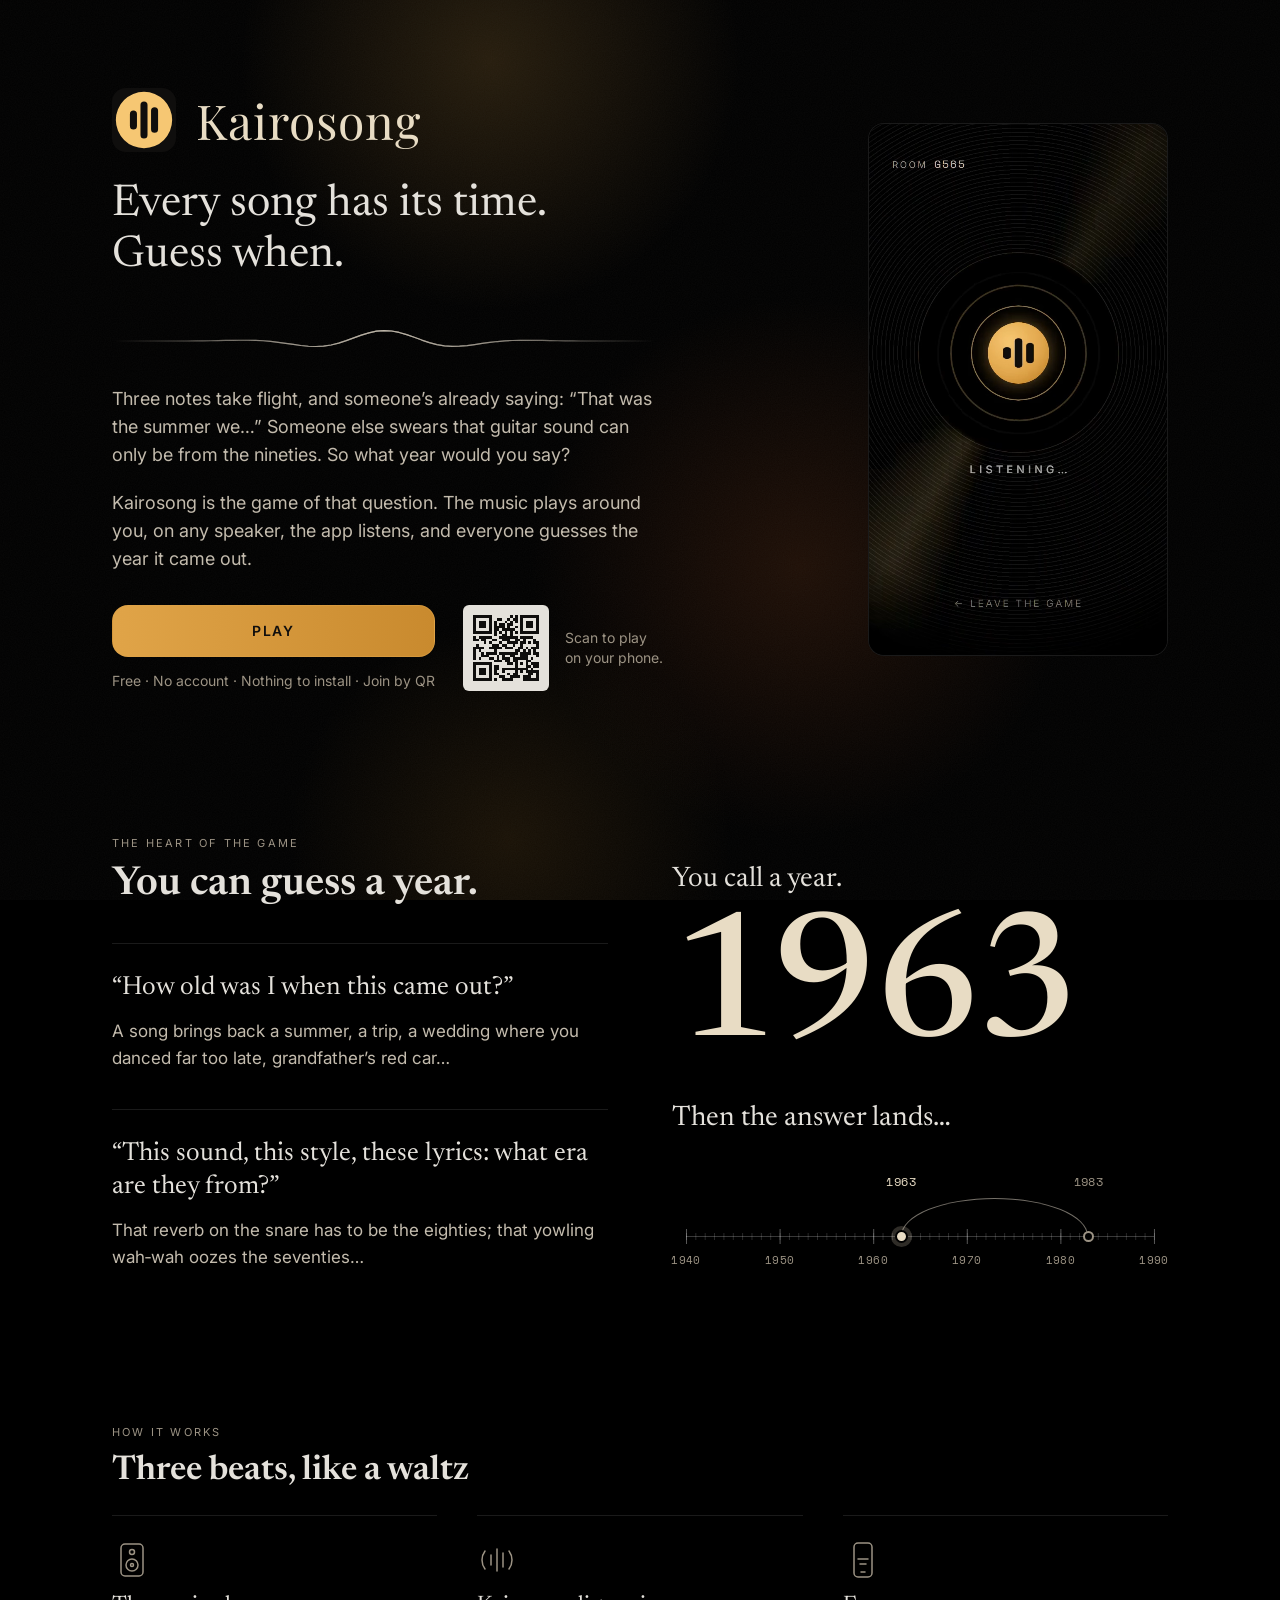
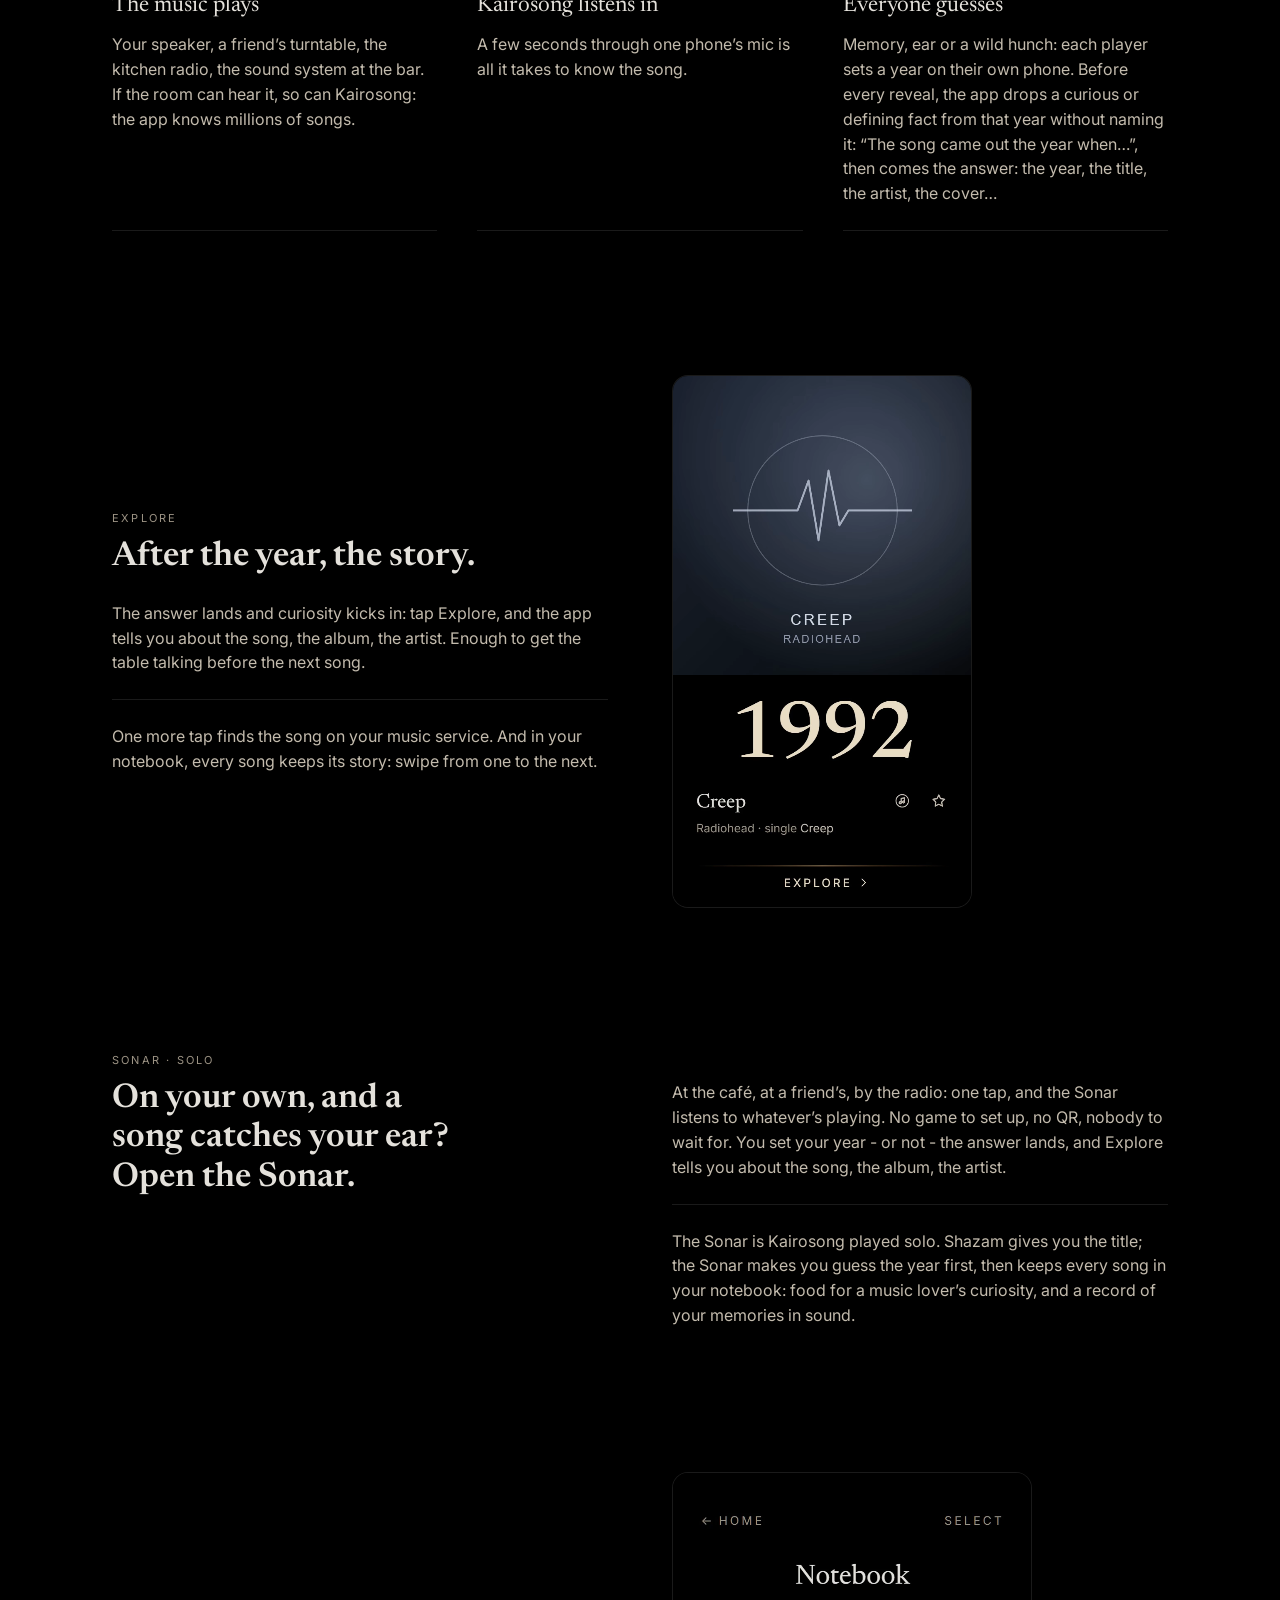
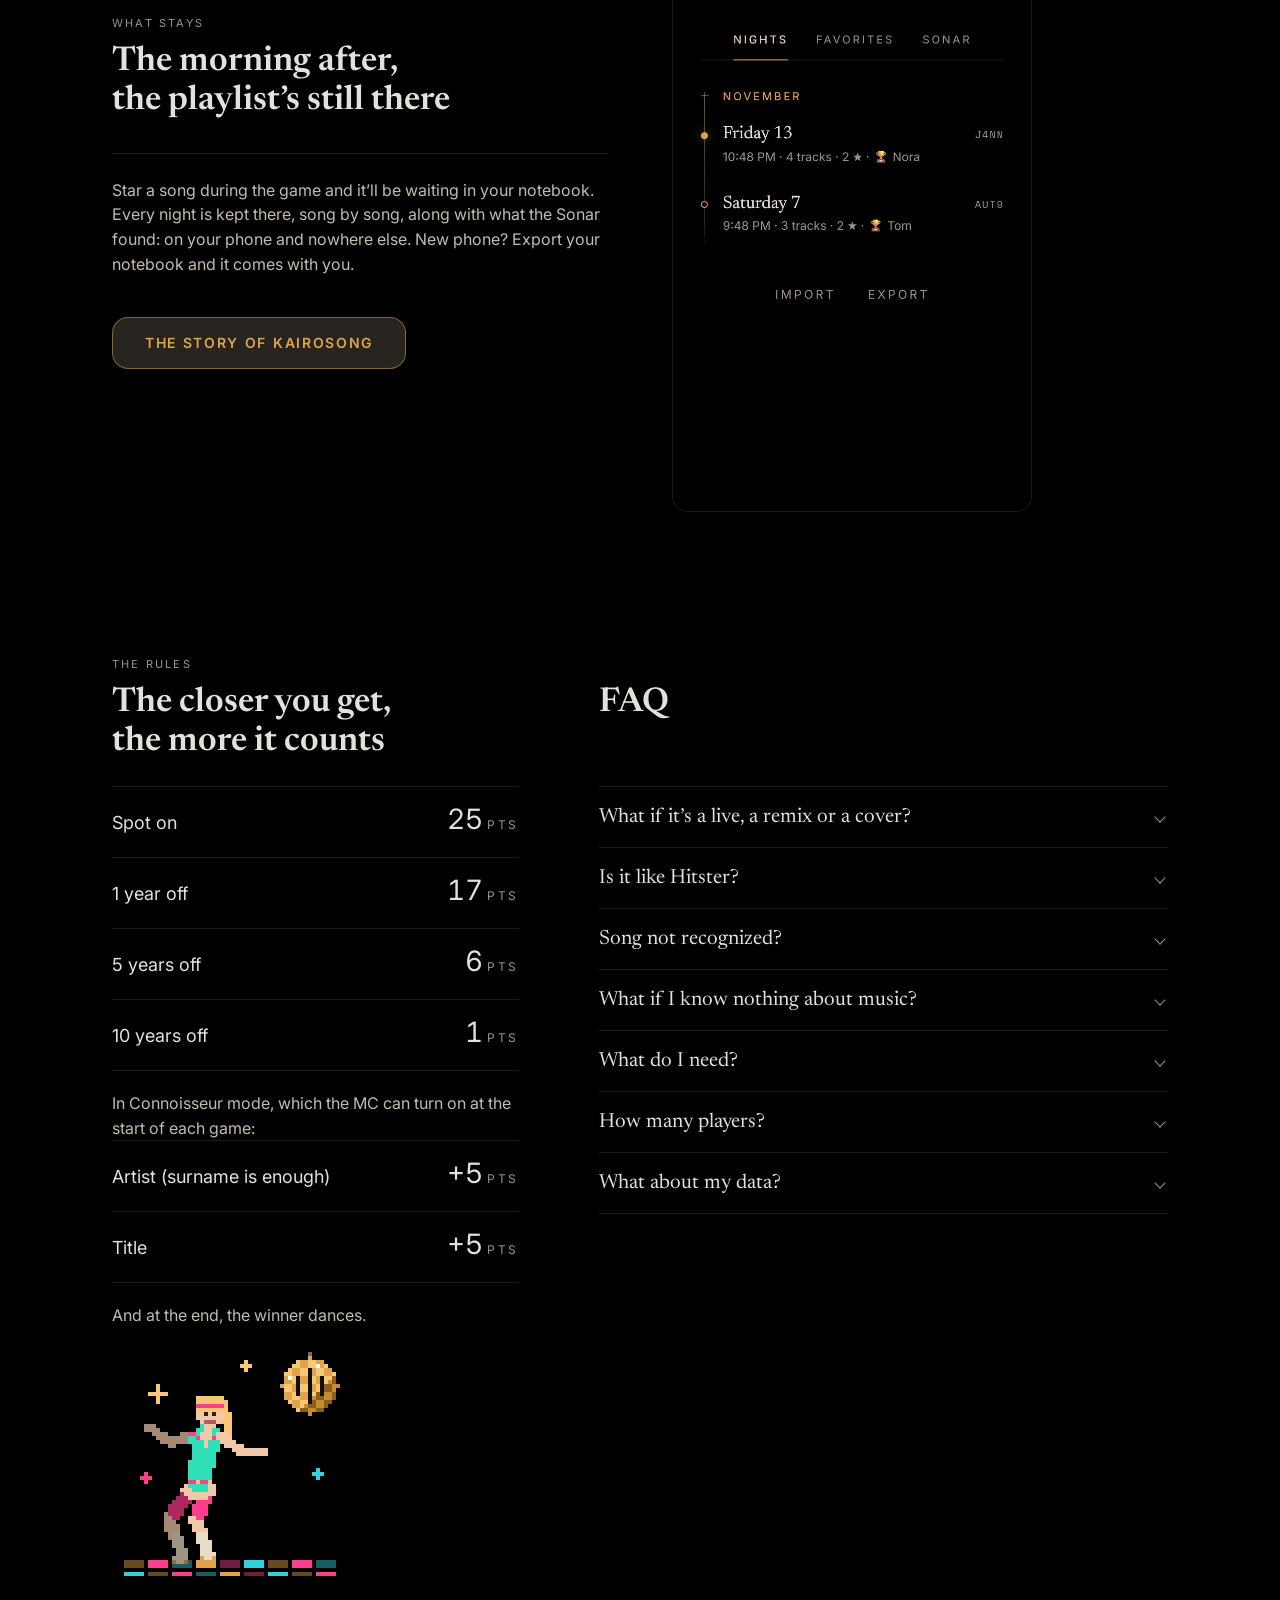
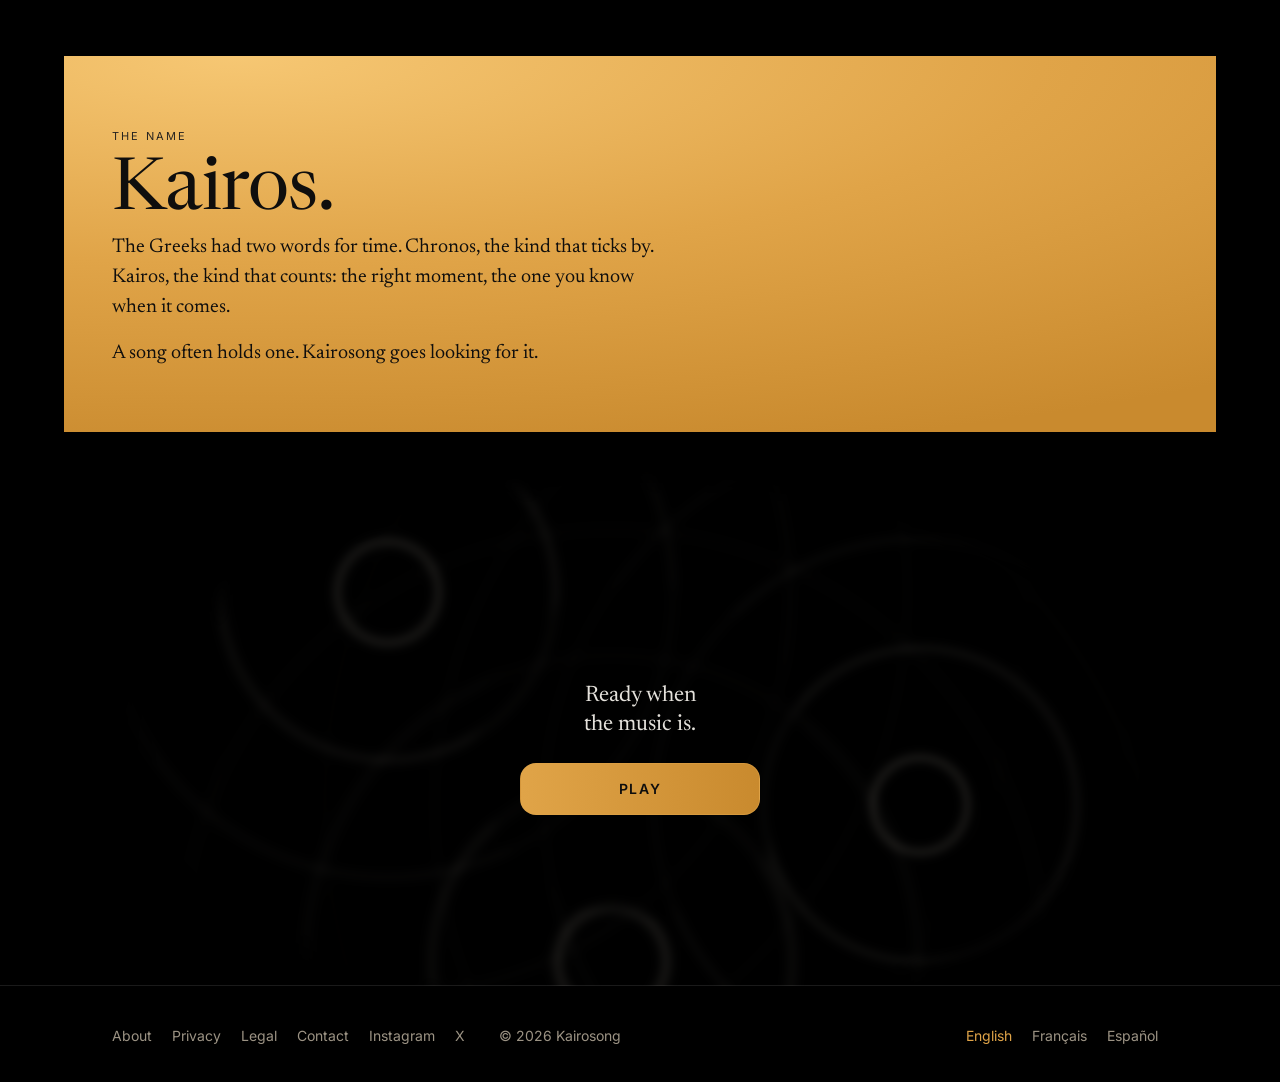
==== commit 5623921e: "Le Sonar se présente par la curiosité : seul, une chanson t’intrigue Le titre dit maintenant quand o" ====
--- a/index.html
+++ b/index.html
@@ -102,11 +102,10 @@
 <p class="sonar-note">One more tap finds the song on your music service. And in your notebook, every song keeps its story: swipe from one to the next.</p>
 </section>
 
-<section class="section sonar" aria-labelledby="sonar">
+<section class="section sonar sonar--texte" aria-labelledby="sonar">
 <p class="eyebrow">Sonar · Solo</p>
-<h2 class="title" id="sonar"><span class="title-line">A song comes on?</span> <span class="title-line">Fire up the Sonar.</span></h2>
+<h2 class="title" id="sonar"><span class="title-line">On your own, and a song catches your ear?</span> <span class="title-line">Open the Sonar.</span></h2>
 <p class="sonar-lead">At the café, at a friend’s, by the radio: one tap, and the Sonar listens to whatever’s playing. No game to set up, no QR, nobody to wait for. You set your year - or not - the answer lands, and Explore tells you about the song, the album, the artist.</p>
-<div class="shot-frame sonar-shot"><img src="media/sonar-en.png" width="360" height="640" alt="The Sonar listening: the year reel and the listening badge, played solo." loading="lazy" decoding="async"></div>
 <p class="sonar-note">The Sonar is Kairosong played solo. Shazam gives you the title; the Sonar makes you guess the year first, then keeps every song in your notebook: food for a music lover’s curiosity, and a record of your memories in sound.</p>
 </section>
 
--- a/assets/site.css
+++ b/assets/site.css
@@ -802,6 +802,45 @@
   }
 }
 
+/* Le Sonar, sans image : en colonne jusqu'à 1000 px ; au-delà, le titre à gauche et les deux
+   paragraphes à droite, sur la ligne du titre. */
+@media (min-width: 720px) {
+  .sonar--texte {
+    display: block;
+  }
+}
+
+@media (min-width: 1000px) {
+  .sonar--texte {
+    display: grid;
+    grid-template-rows: auto auto auto;
+    align-items: start;
+  }
+
+  .sonar--texte .eyebrow,
+  .sonar--texte .title {
+    grid-column: 1;
+  }
+
+  .sonar--texte .eyebrow {
+    grid-row: 1;
+  }
+
+  .sonar--texte .title {
+    grid-row: 2 / span 2;
+  }
+
+  .sonar--texte .sonar-lead {
+    grid-column: 2;
+    grid-row: 2;
+  }
+
+  .sonar--texte .sonar-note {
+    grid-column: 2;
+    grid-row: 3;
+  }
+}
+
 /* ─── La frise : l'objet du jeu, un an par cran, les décennies en Space Mono ── */
 
 /* Neutre (filets blancs) : l'or reste à l'action. La réponse est l'ivoire de l'année révélée. */
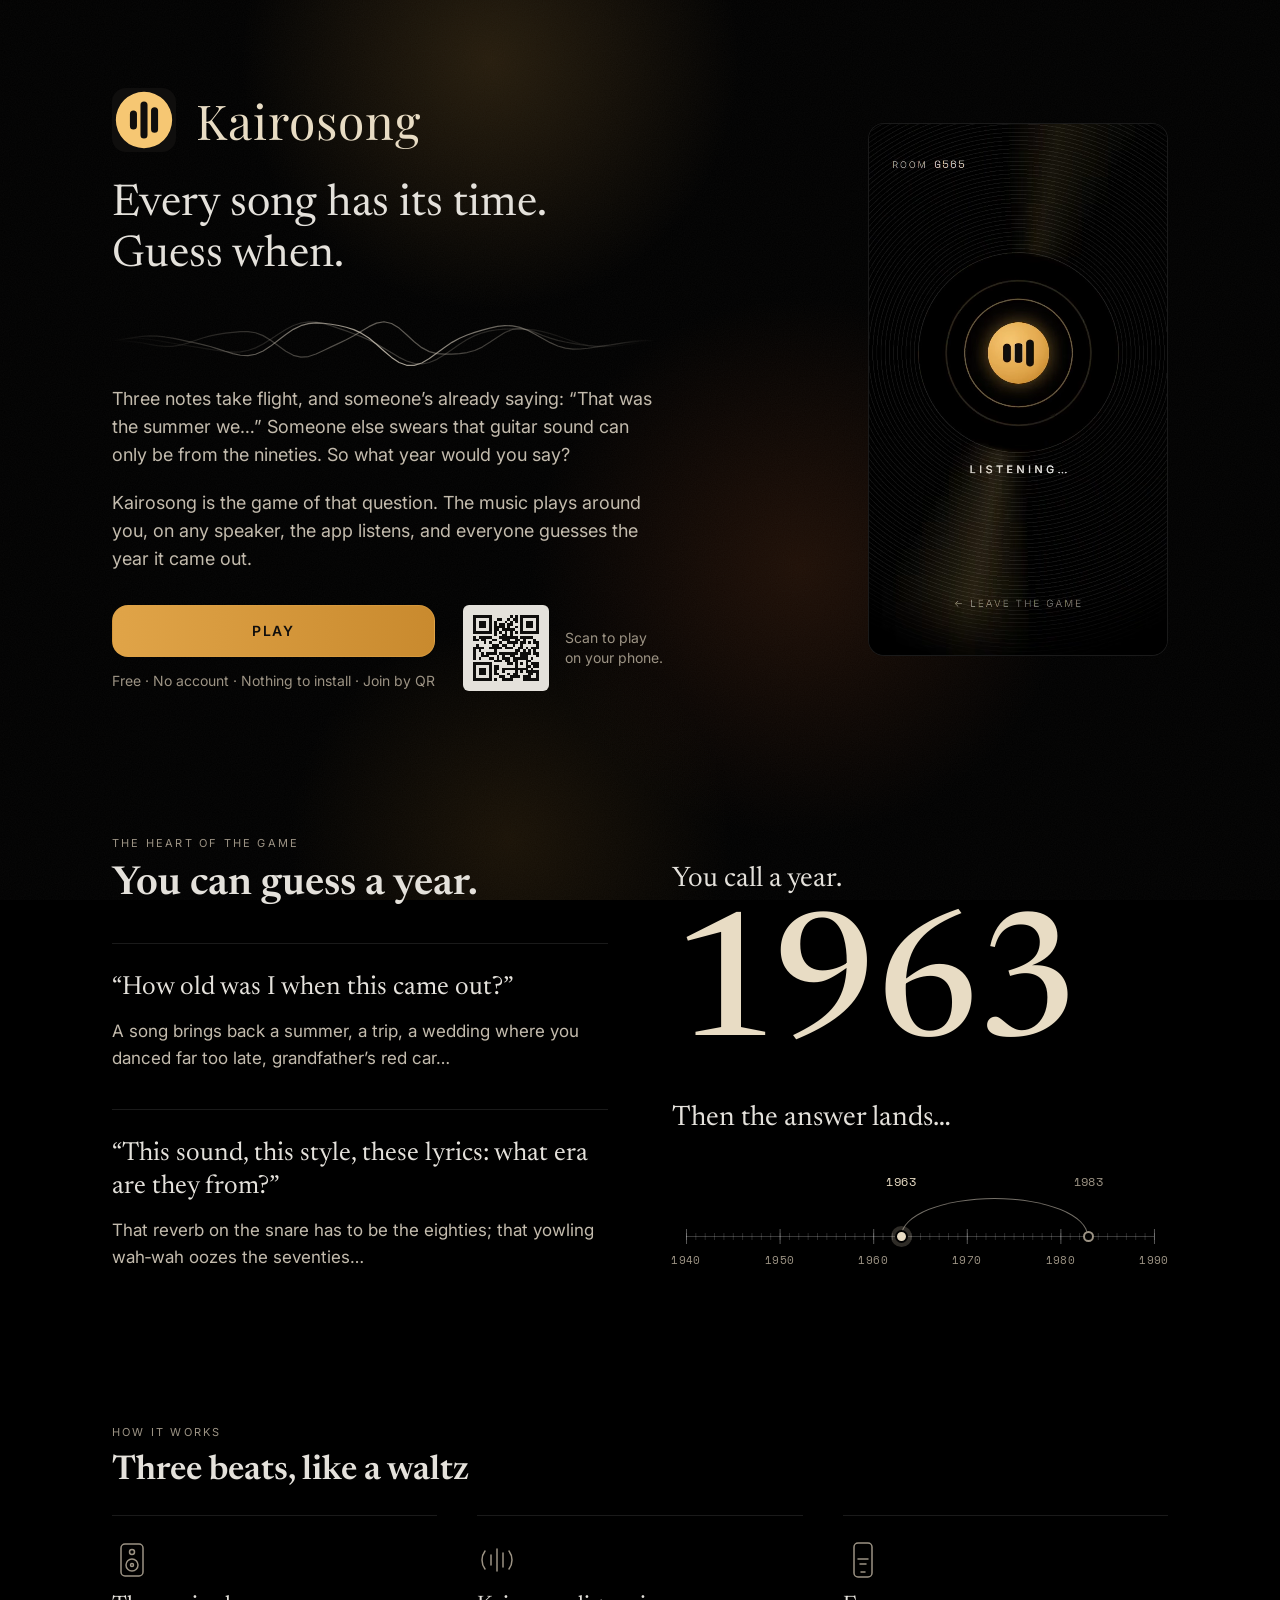
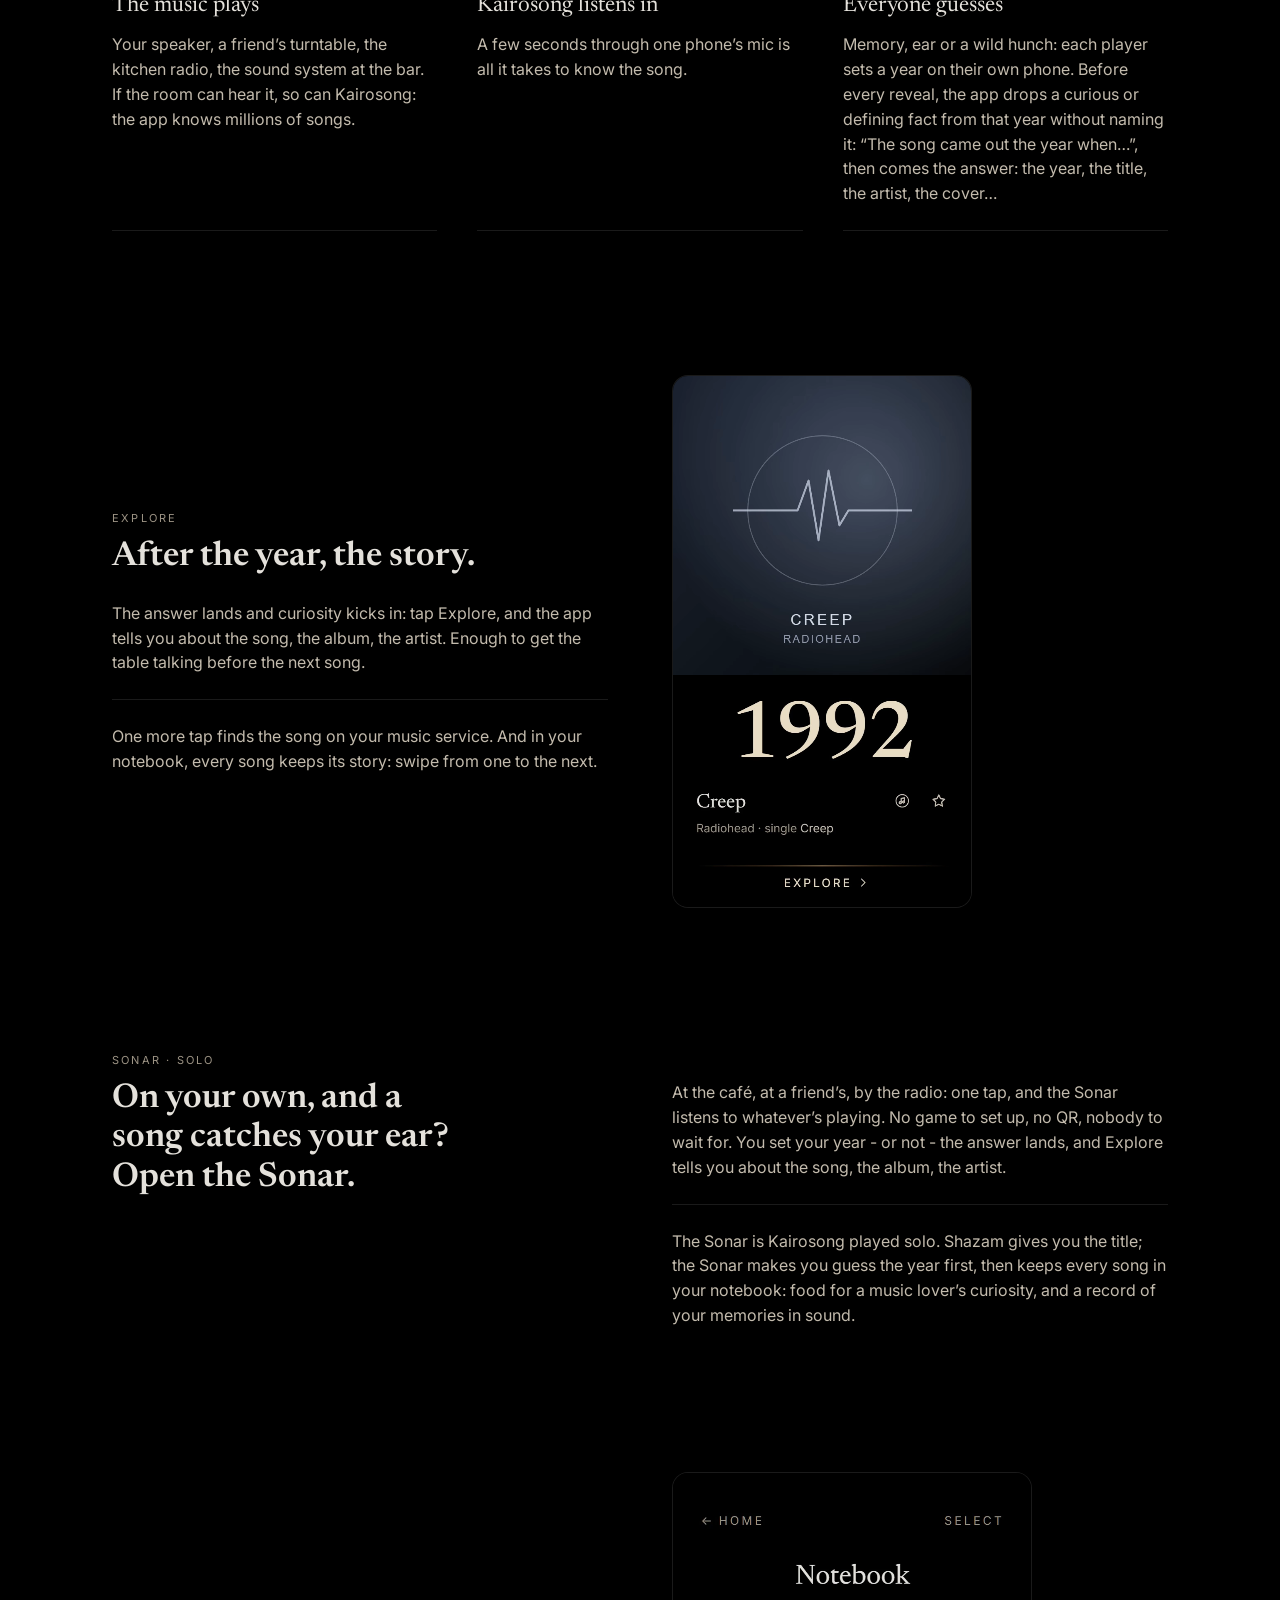
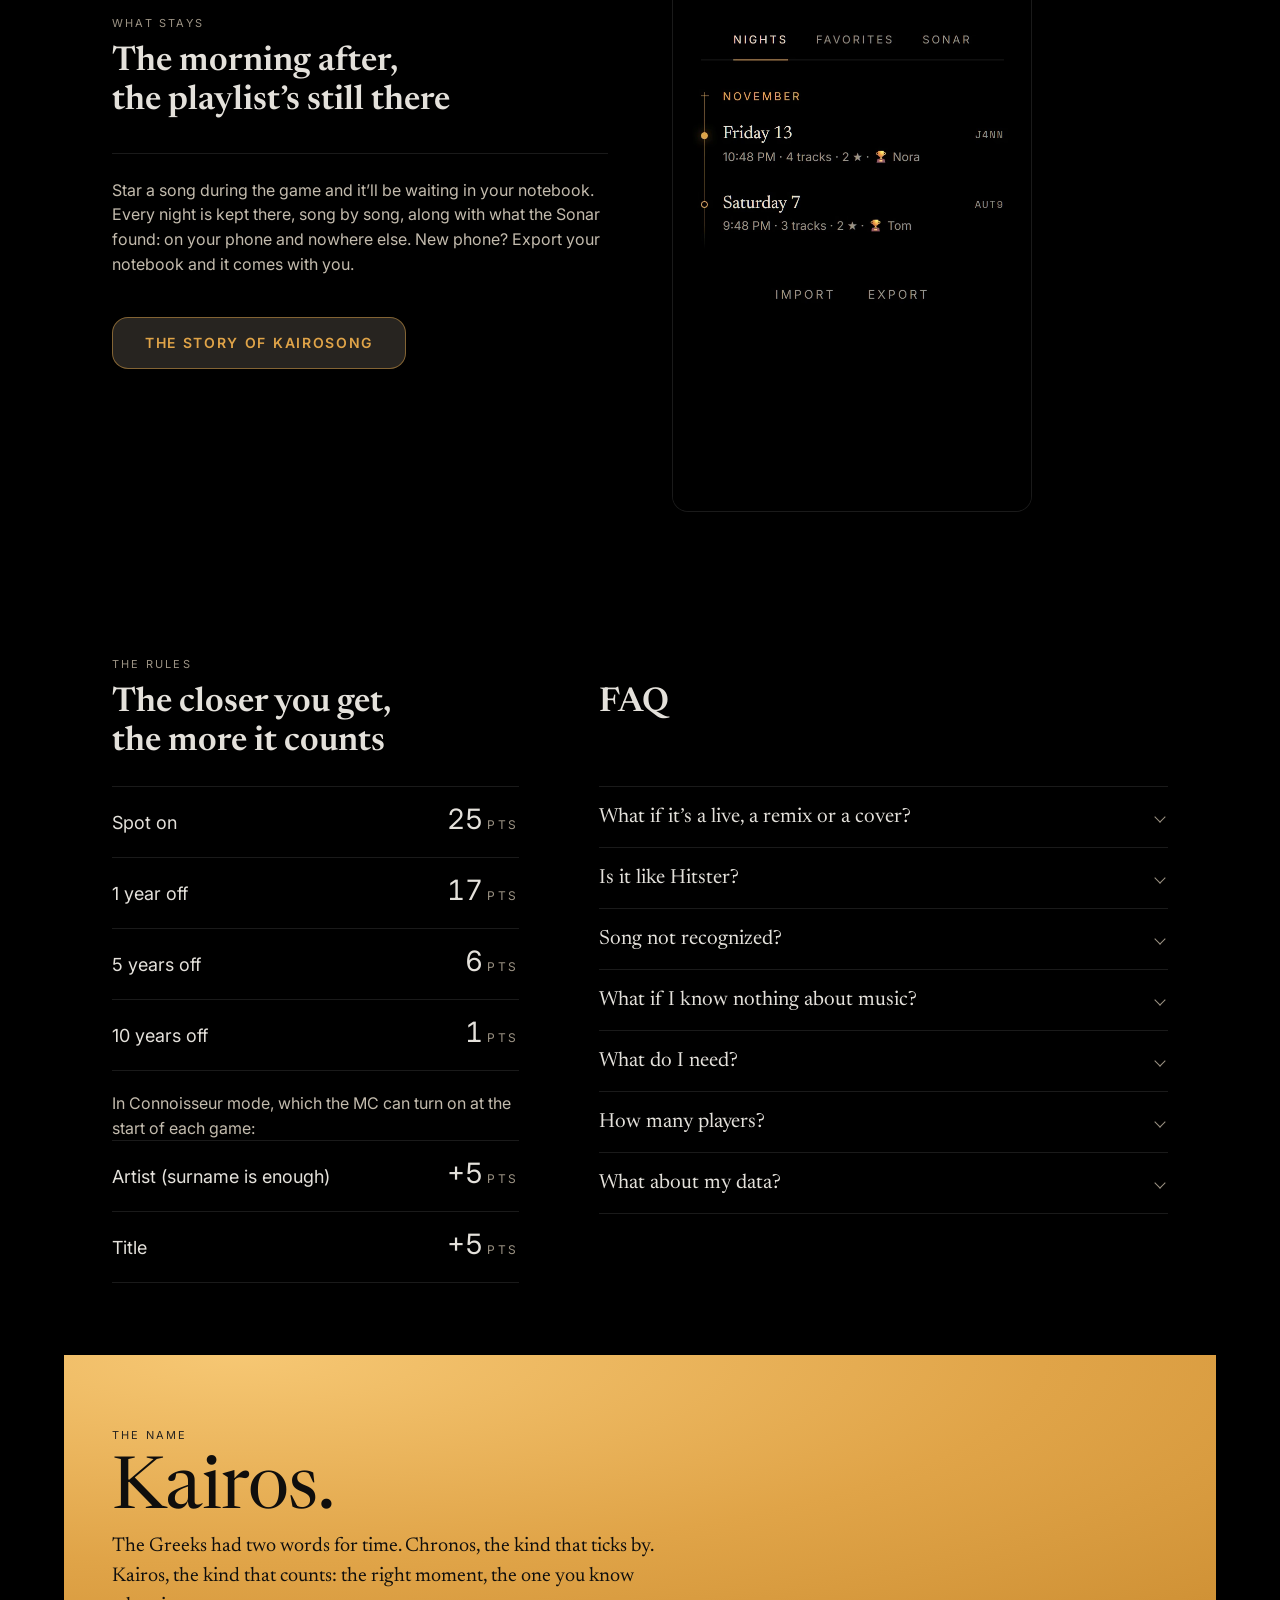
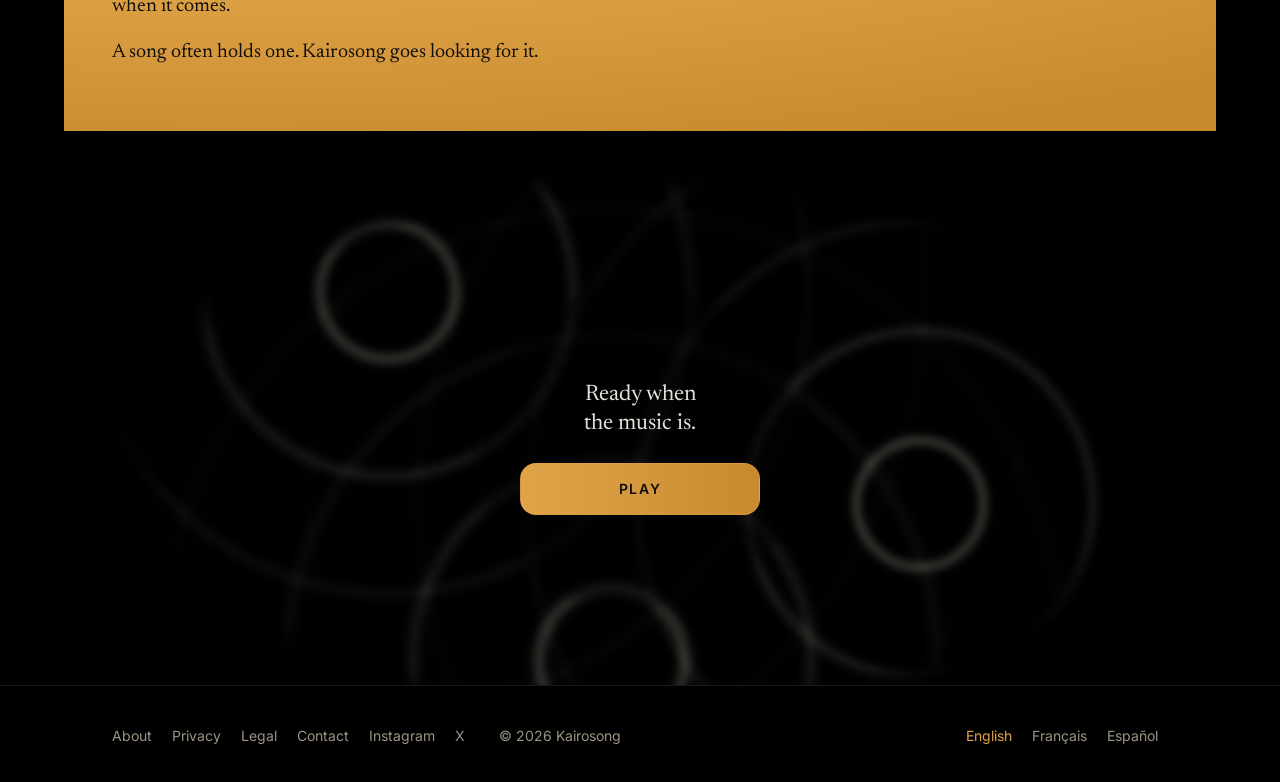
==== commit 545cb935: "Les règles s’arrêtent au barème : la danseuse s’en va La danse de victoire et sa phrase alourdissaie" ====
--- a/index.html
+++ b/index.html
@@ -133,8 +133,6 @@
 <li><span>Artist (surname is enough)</span><span class="pts">+5<small>pts</small></span></li>
 <li><span>Title</span><span class="pts">+5<small>pts</small></span></li>
 </ul>
-<p class="aside">And at the end, the winner dances.</p>
-<div class="danse"><video class="en-vue" muted playsinline loop preload="metadata" width="360" height="360" poster="media/danse.png" aria-label="The winner’s victory dance: a pixel-art dancer under a disco ball."><source src="media/danse.webm" type="video/webm"><source src="media/danse.mp4" type="video/mp4"></video></div>
 </div>
 </section>
 
--- a/assets/site.css
+++ b/assets/site.css
@@ -539,21 +539,6 @@
   color: var(--color-text-secondary);
 }
 
-/* La danse de victoire : du pixel art agrandi 12 fois (720 px). Elle ne s'affiche qu'à un rapport
-   entier, 240 px, pour que chaque pixel reste net. */
-.danse {
-  margin-top: 16px;
-}
-
-.danse video {
-  display: block;
-  width: 240px;
-  height: 240px;
-  image-rendering: pixelated;
-  /* Le fond noir de la boucle laisse passer les braises de la page. */
-  mix-blend-mode: screen;
-}
-
 .rules > li {
   display: flex;
   align-items: baseline;
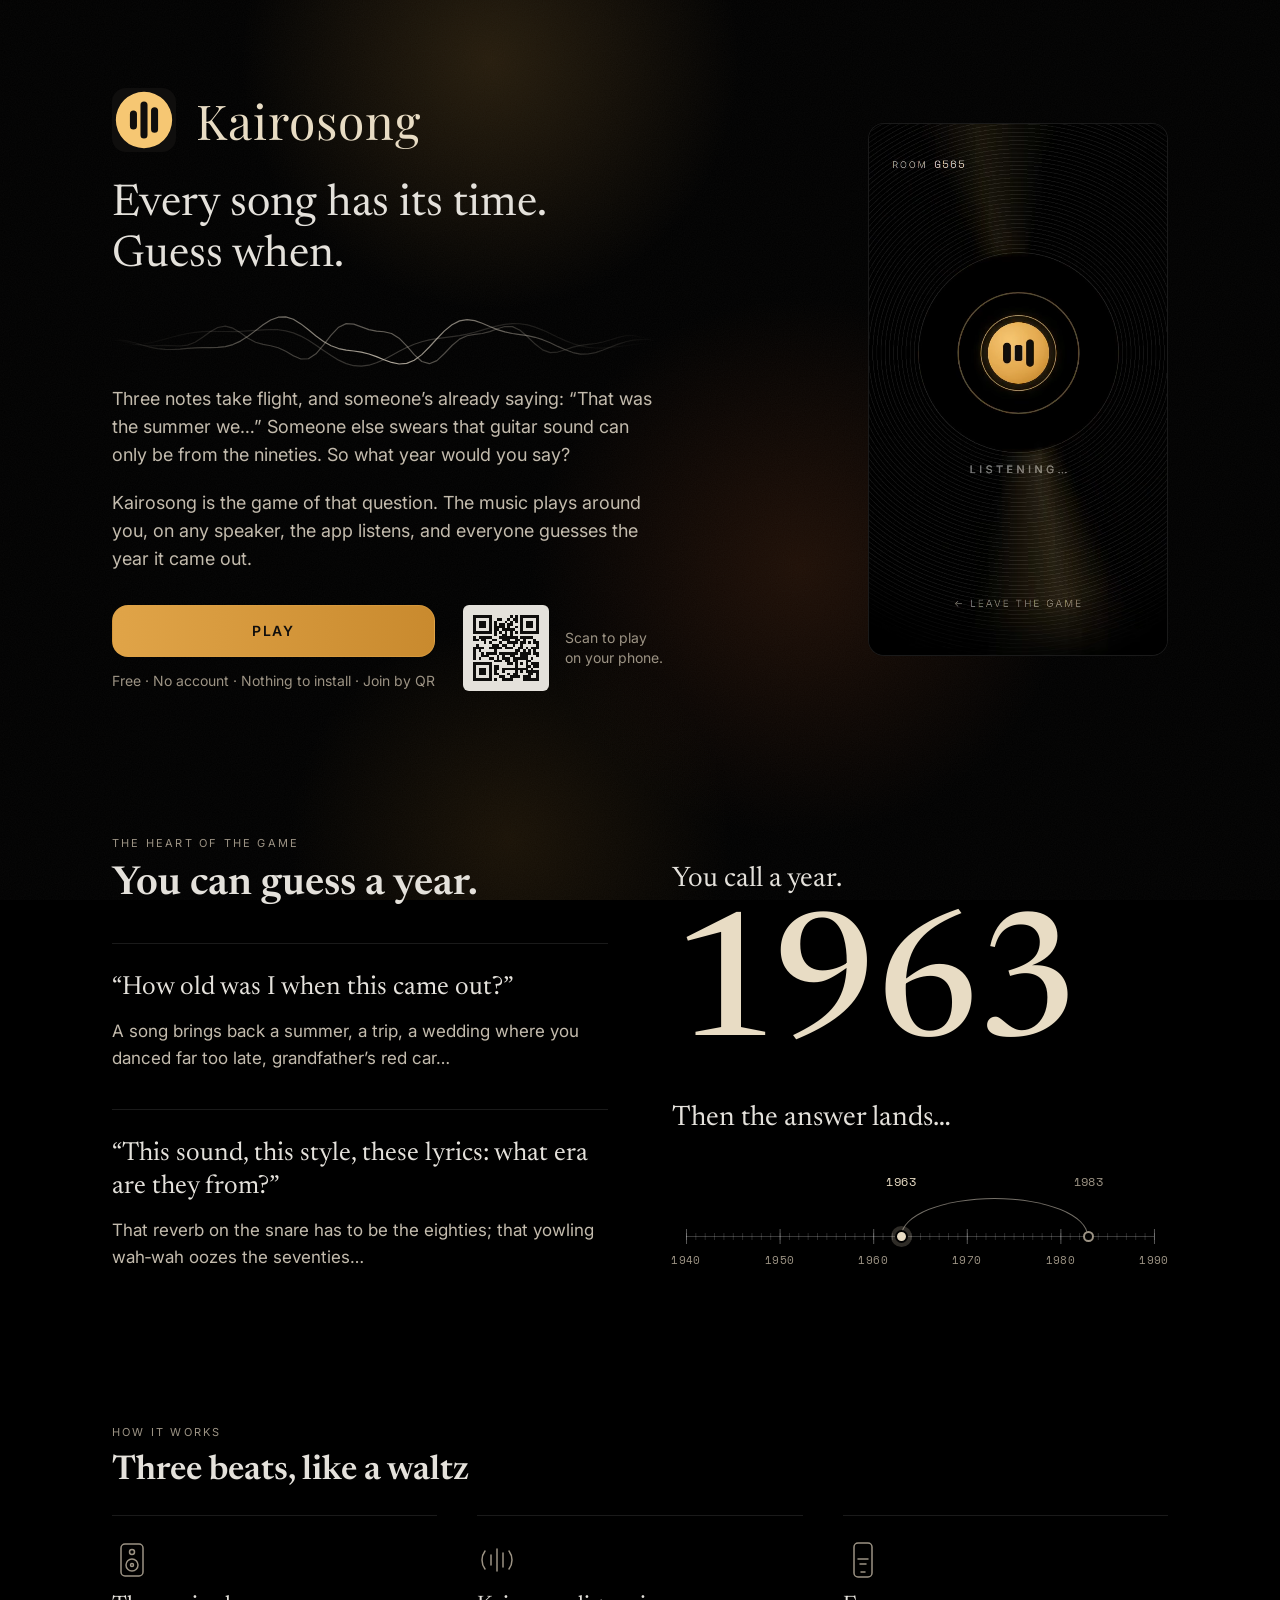
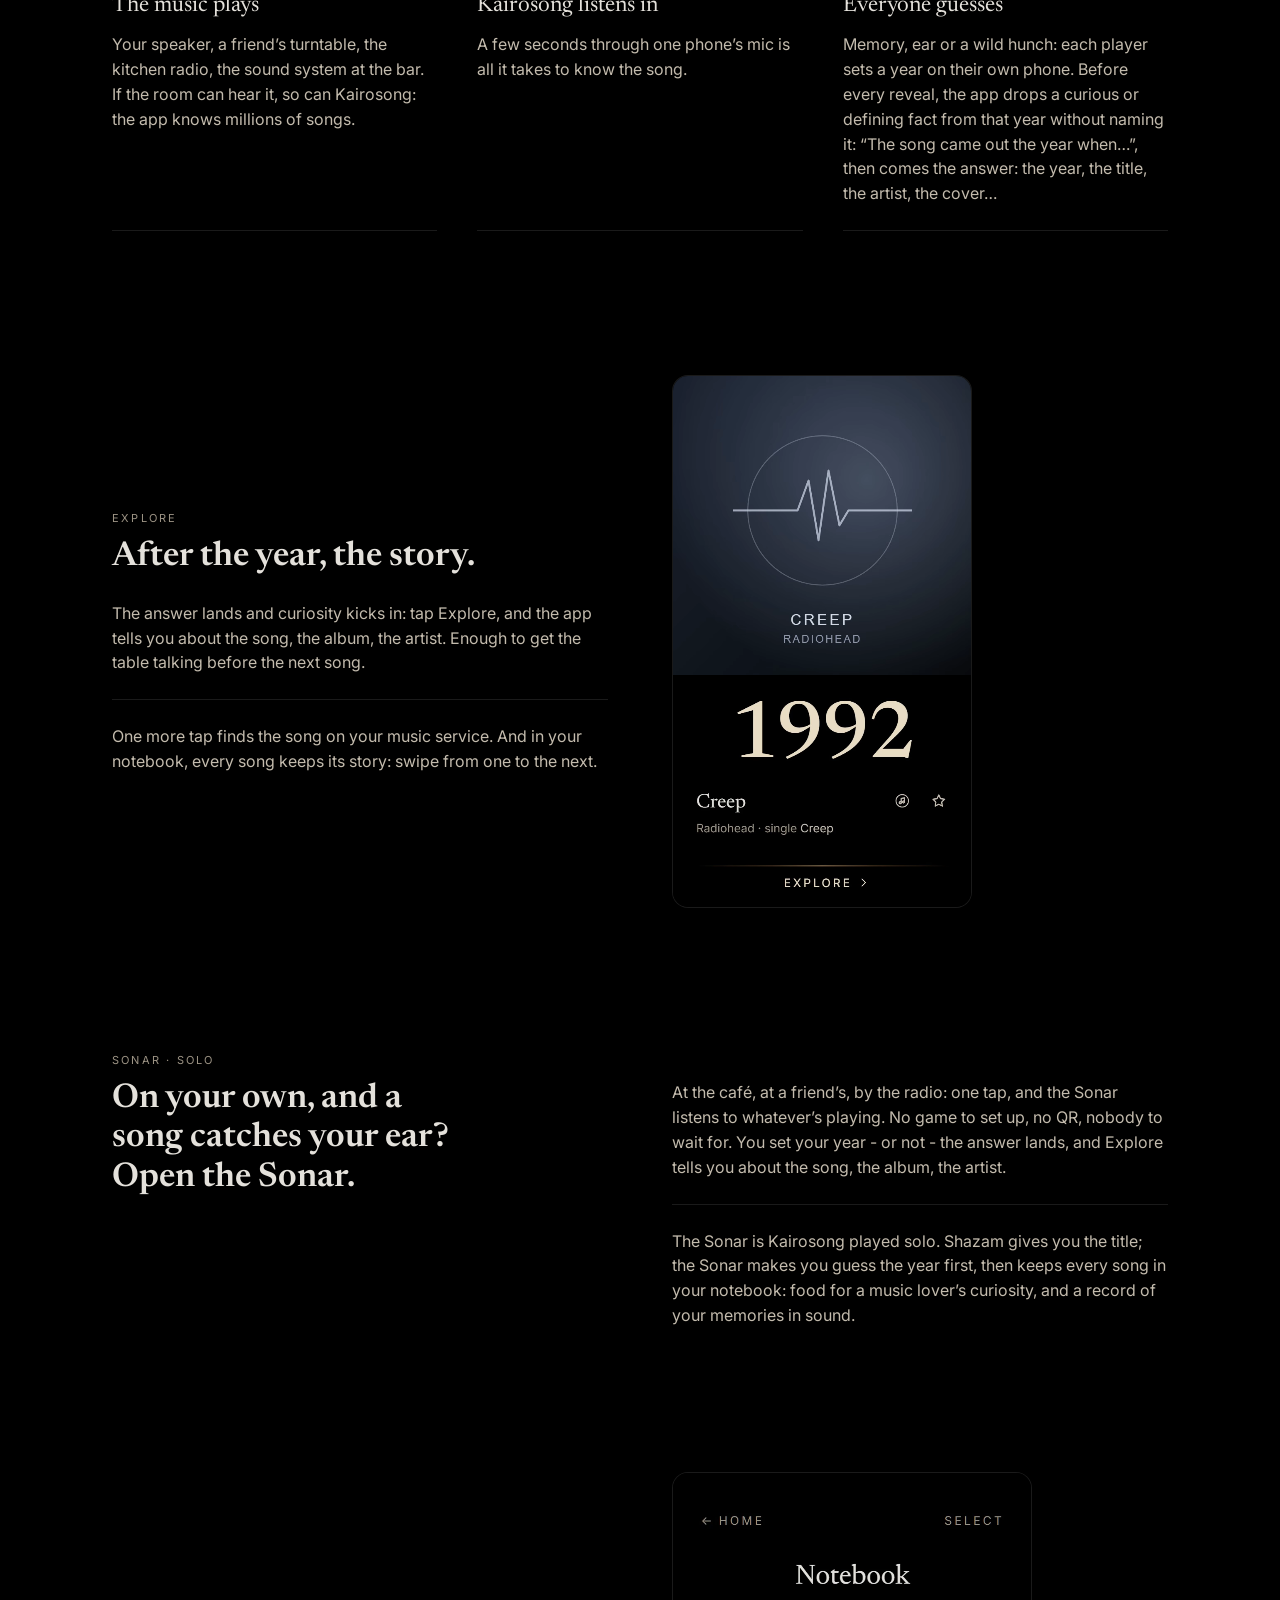
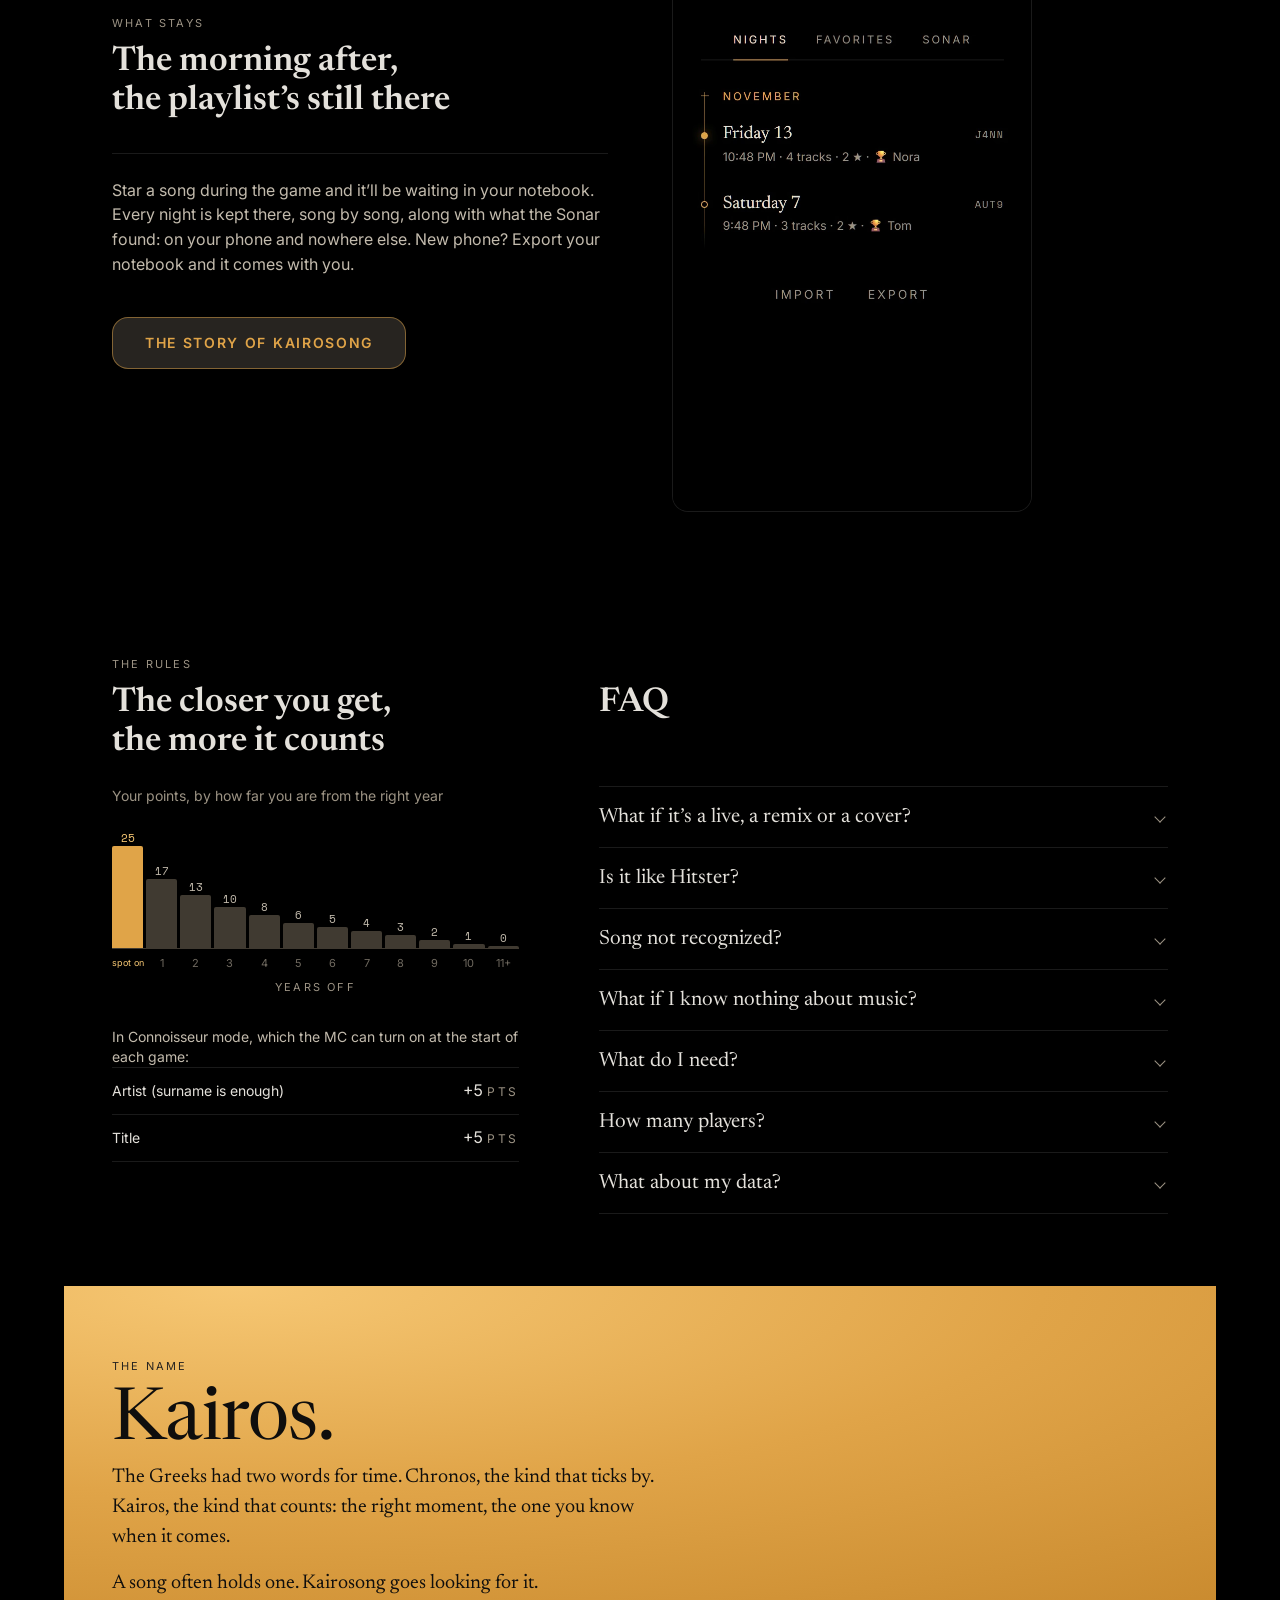
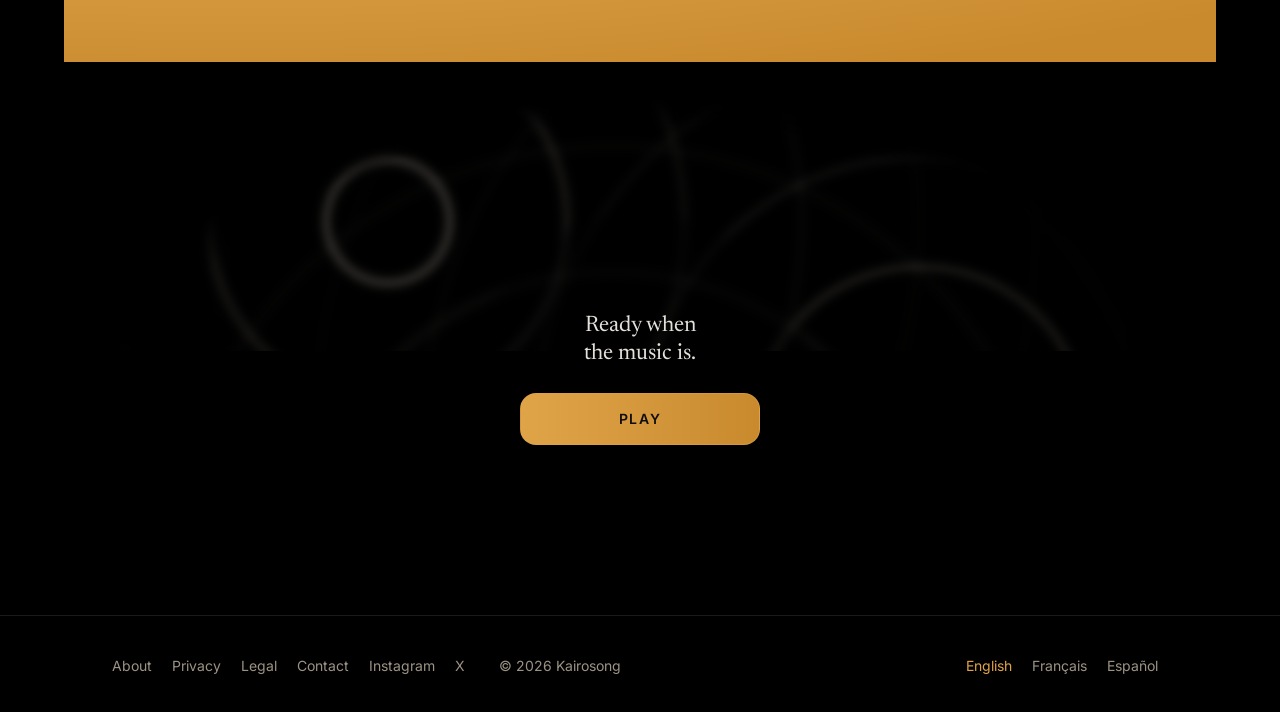
==== commit eedc1489: "Le barème se lit d’un coup d’œil : l’escalier de l’app, marche par marche Le tableau ne montrait que" ====
--- a/index.html
+++ b/index.html
@@ -122,12 +122,13 @@
 <p class="eyebrow">The rules</p>
 <h2 class="title" id="rules">The closer you get, the more it counts</h2>
 <div class="rules-body">
-<ul class="lines rules">
-<li><span>Spot on</span><span class="pts">25<small>pts</small></span></li>
-<li><span>1 year off</span><span class="pts">17<small>pts</small></span></li>
-<li><span>5 years off</span><span class="pts">6<small>pts</small></span></li>
-<li><span>10 years off</span><span class="pts">1<small>pts</small></span></li>
-</ul>
+<p class="bareme-lede">Your points, by how far you are from the right year</p>
+<p class="visually-hidden">Spot on: 25 points. 1 year off: 17. 2 years: 13. 3 years: 10. 4 years: 8. 5 years: 6. 6 years: 5. 7 years: 4. 8 years: 3. 9 years: 2. 10 years: 1. Beyond that: 0.</p>
+<div class="bareme" aria-hidden="true">
+<div class="bareme-bars"><span class="bareme-col bareme-col--pile" style="--p:25"><span class="bareme-pts">25</span><span class="bareme-bar"></span></span><span class="bareme-col" style="--p:17"><span class="bareme-pts">17</span><span class="bareme-bar"></span></span><span class="bareme-col" style="--p:13"><span class="bareme-pts">13</span><span class="bareme-bar"></span></span><span class="bareme-col" style="--p:10"><span class="bareme-pts">10</span><span class="bareme-bar"></span></span><span class="bareme-col" style="--p:8"><span class="bareme-pts">8</span><span class="bareme-bar"></span></span><span class="bareme-col" style="--p:6"><span class="bareme-pts">6</span><span class="bareme-bar"></span></span><span class="bareme-col" style="--p:5"><span class="bareme-pts">5</span><span class="bareme-bar"></span></span><span class="bareme-col" style="--p:4"><span class="bareme-pts">4</span><span class="bareme-bar"></span></span><span class="bareme-col" style="--p:3"><span class="bareme-pts">3</span><span class="bareme-bar"></span></span><span class="bareme-col" style="--p:2"><span class="bareme-pts">2</span><span class="bareme-bar"></span></span><span class="bareme-col" style="--p:1"><span class="bareme-pts">1</span><span class="bareme-bar"></span></span><span class="bareme-col" style="--p:0"><span class="bareme-pts">0</span><span class="bareme-bar"></span></span></div>
+<div class="bareme-ecarts"><span class="bareme-pile">spot on</span><span>1</span><span>2</span><span>3</span><span>4</span><span>5</span><span>6</span><span>7</span><span>8</span><span>9</span><span>10</span><span>11+</span></div>
+<p class="bareme-axis">Years off</p>
+</div>
 <p class="aside">In Connoisseur mode, which the MC can turn on at the start of each game:</p>
 <ul class="lines rules rules--bonus">
 <li><span>Artist (surname is enough)</span><span class="pts">+5<small>pts</small></span></li>
--- a/assets/site.css
+++ b/assets/site.css
@@ -564,6 +564,109 @@
   color: var(--color-text-muted);
 }
 
+/* ─── Le barème en escalier, comme la fiche « Le barème » de l'app : douze marches, une par année
+   d'écart. La marche « pile » fait 90 px pour une colonne de 360 px, et tout suit à l'échelle. ─── */
+
+.bareme-lede {
+  margin: 0;
+  font-size: 14px;
+  line-height: 20px;
+  color: #9c9384;
+}
+
+.bareme {
+  container-type: inline-size;
+  max-width: 480px;
+  margin-top: 24px;
+}
+
+.bareme-bars,
+.bareme-ecarts {
+  display: grid;
+  grid-template-columns: repeat(12, minmax(0, 1fr));
+  gap: 3px;
+}
+
+.bareme-bars {
+  align-items: end;
+  border-bottom: 1px solid #403a31;
+}
+
+.bareme-col {
+  display: flex;
+  flex-direction: column;
+  align-items: stretch;
+}
+
+.bareme-pts {
+  font-family: var(--font-code);
+  font-size: 11px;
+  line-height: 16px;
+  text-align: center;
+  color: #c3bbad;
+}
+
+.bareme-bar {
+  height: max(2px, calc(var(--p) * 3.6px));
+  height: max(2px, calc(var(--p) * 1cqw));
+  border-radius: 2px 2px 0 0;
+  background: #403a31;
+}
+
+.bareme-col--pile .bareme-pts {
+  color: var(--color-gold-light);
+}
+
+.bareme-col--pile .bareme-bar {
+  background: var(--color-gold);
+}
+
+.bareme-ecarts {
+  margin-top: 6px;
+  font-size: 11px;
+  line-height: 16px;
+  text-align: center;
+  white-space: nowrap;
+  color: #6f695f;
+}
+
+/* « pile », « spot on », « exacto » : le mot déborde un peu de sa colonne, à cheval sur l'espace
+   voisin, et passe sur deux lignes s'il le faut. */
+.bareme-ecarts .bareme-pile {
+  margin: 0 -4px;
+  white-space: normal;
+  font-size: 9px;
+  color: var(--color-gold-light);
+}
+
+.bareme-axis {
+  margin: 8px 0 0;
+  font-size: 11px;
+  line-height: 16px;
+  letter-spacing: var(--tracking-widest);
+  text-transform: uppercase;
+  text-align: center;
+  color: #9c9384;
+}
+
+/* Le mode Connaisseur, sous l'escalier : les deux lignes en plus petit, pour ne pas l'écraser. */
+.bareme + .aside {
+  margin-top: 32px;
+  font-size: 14px;
+  line-height: 20px;
+}
+
+.rules.rules--bonus > li {
+  min-height: 0;
+  padding: 10px 0;
+  font-size: 14px;
+}
+
+.rules.rules--bonus .pts {
+  font-size: 16px;
+  line-height: 24px;
+}
+
 /* ─── Le cœur du jeu : deux questions, puis ton année, qui roule jusqu'à la réponse ─ */
 
 .heart {
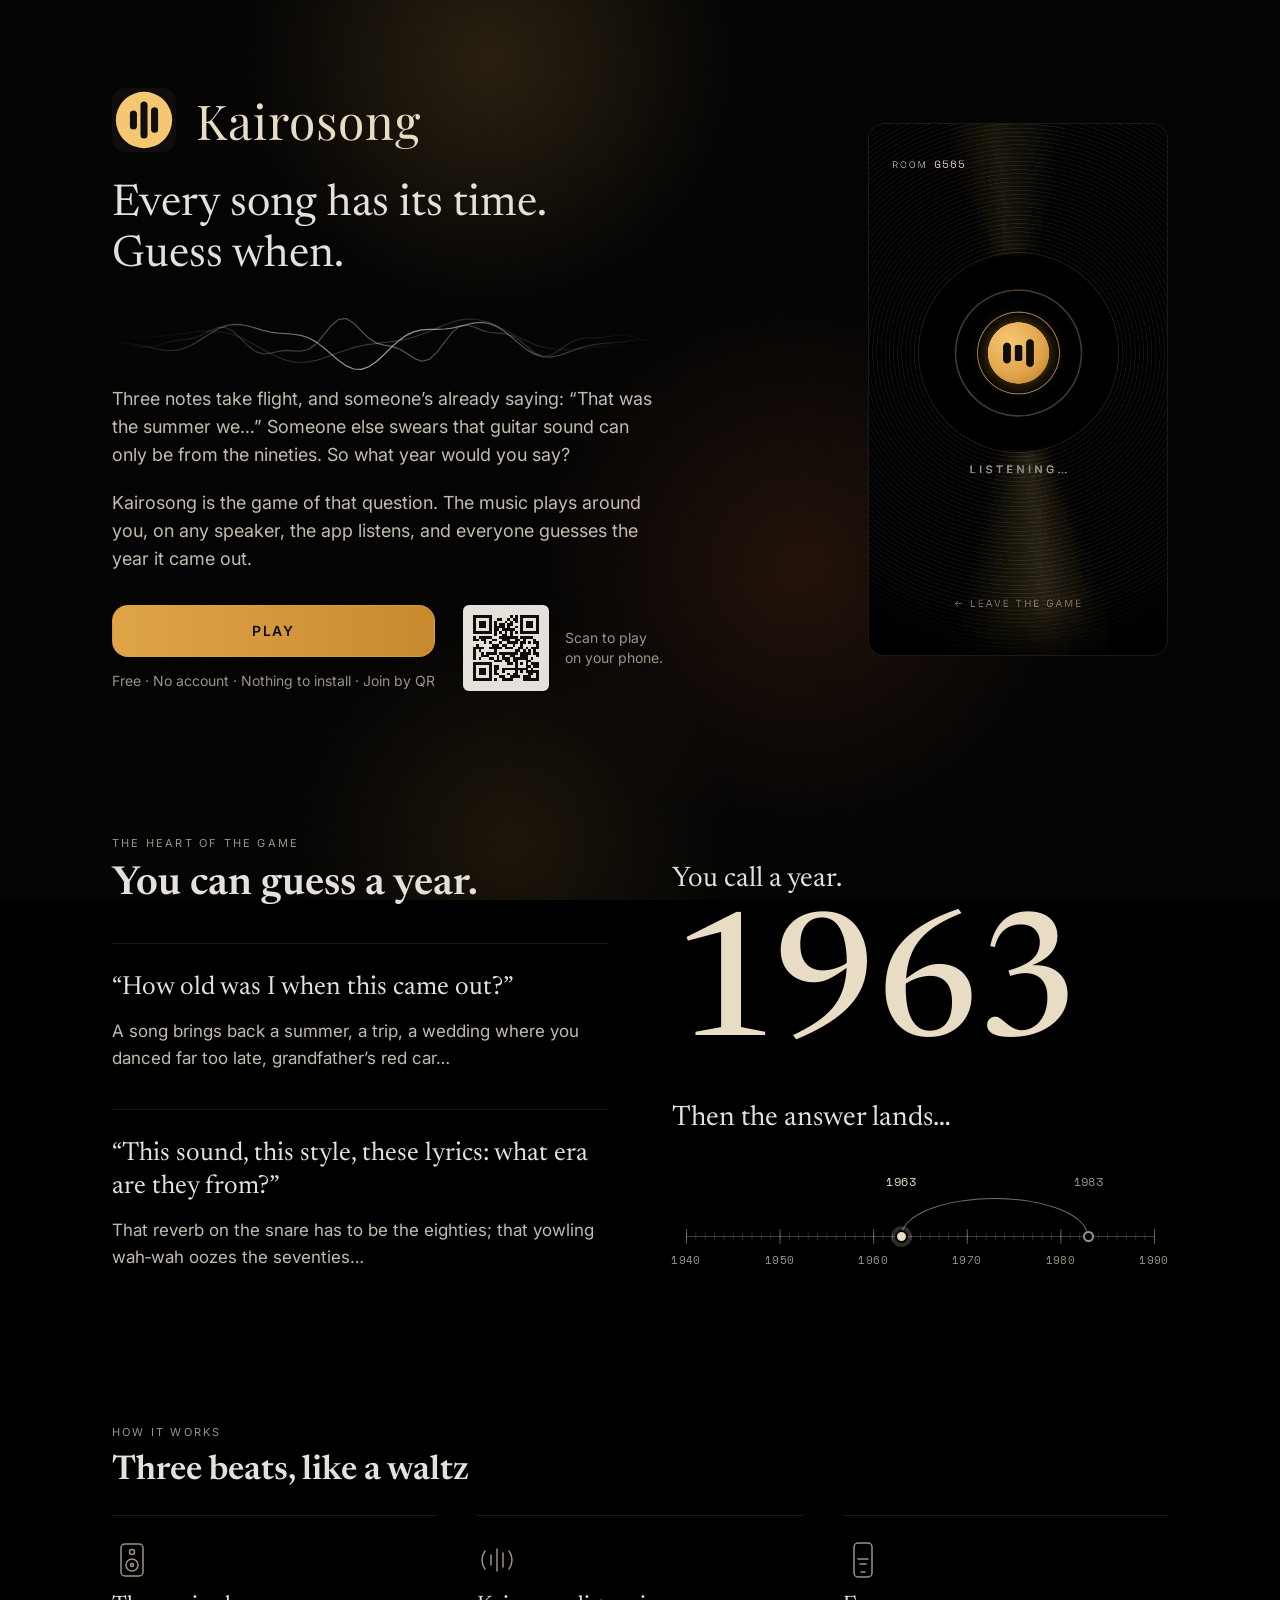
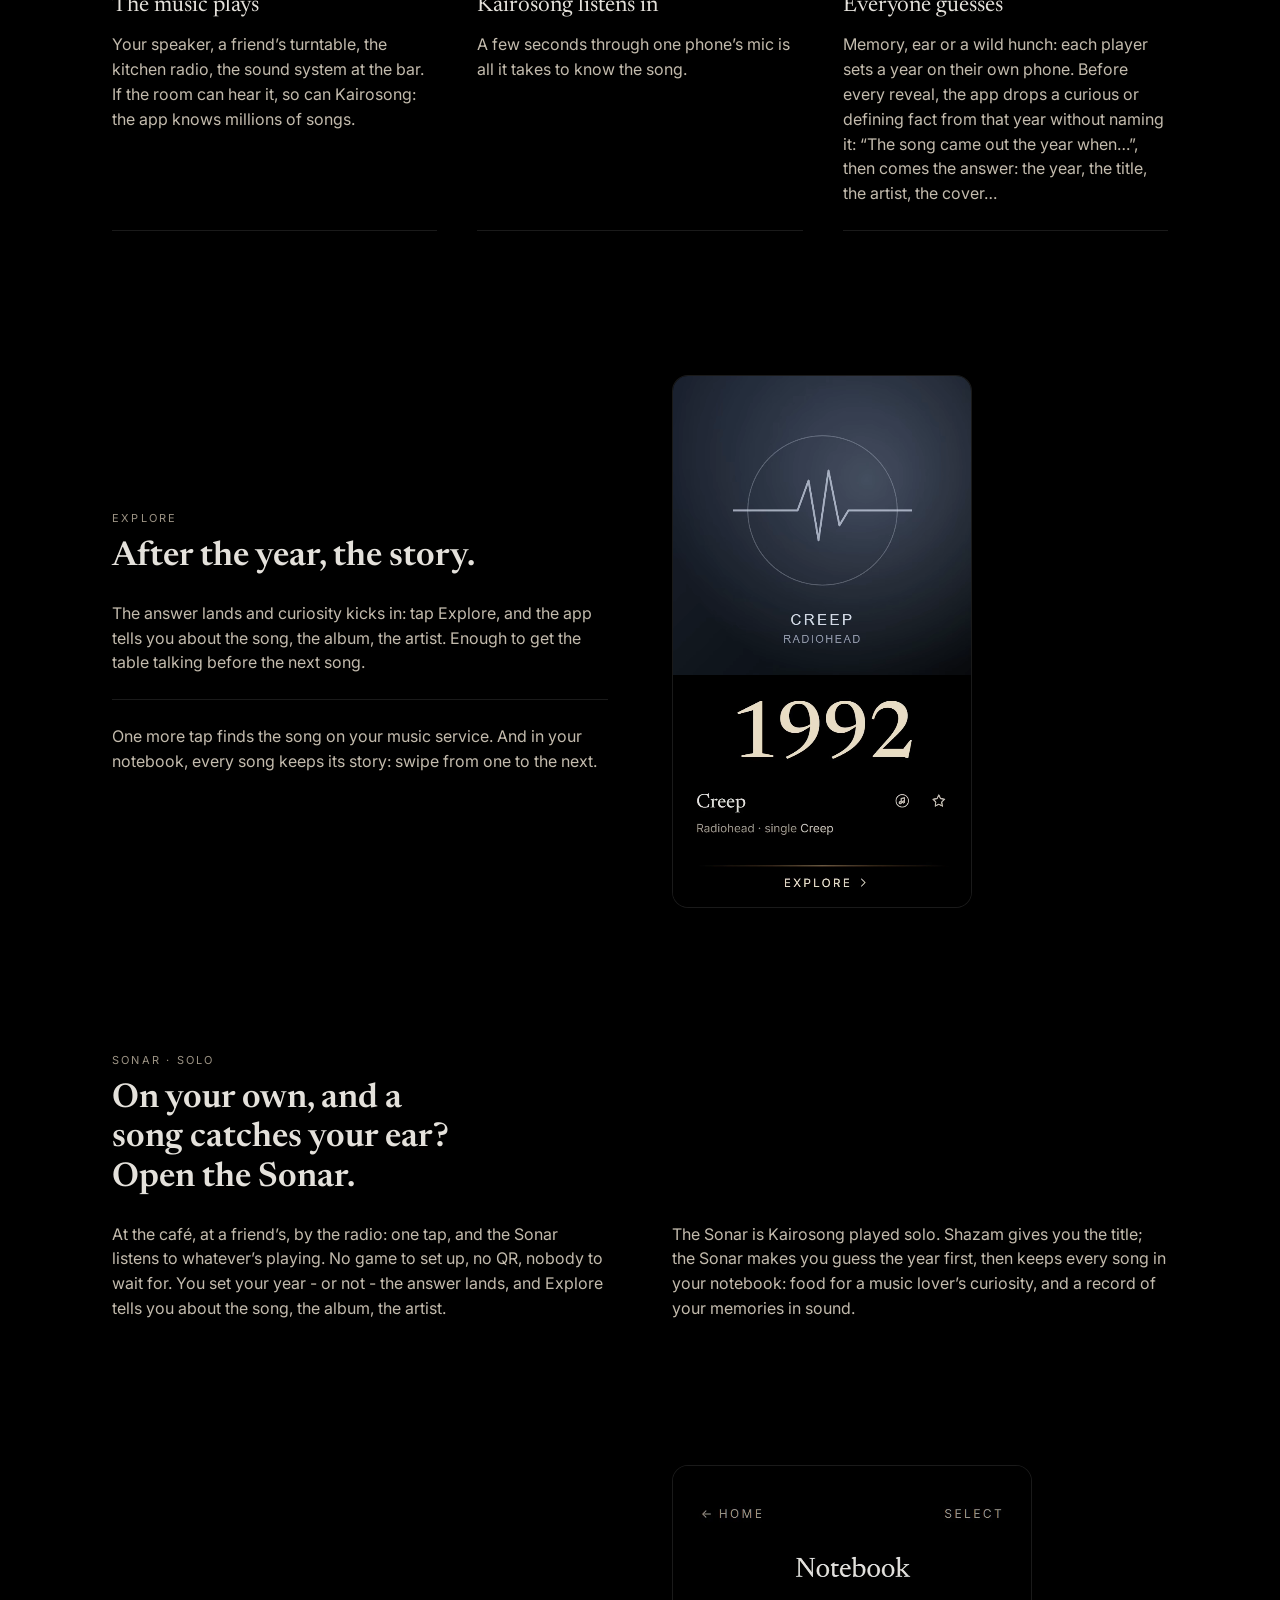
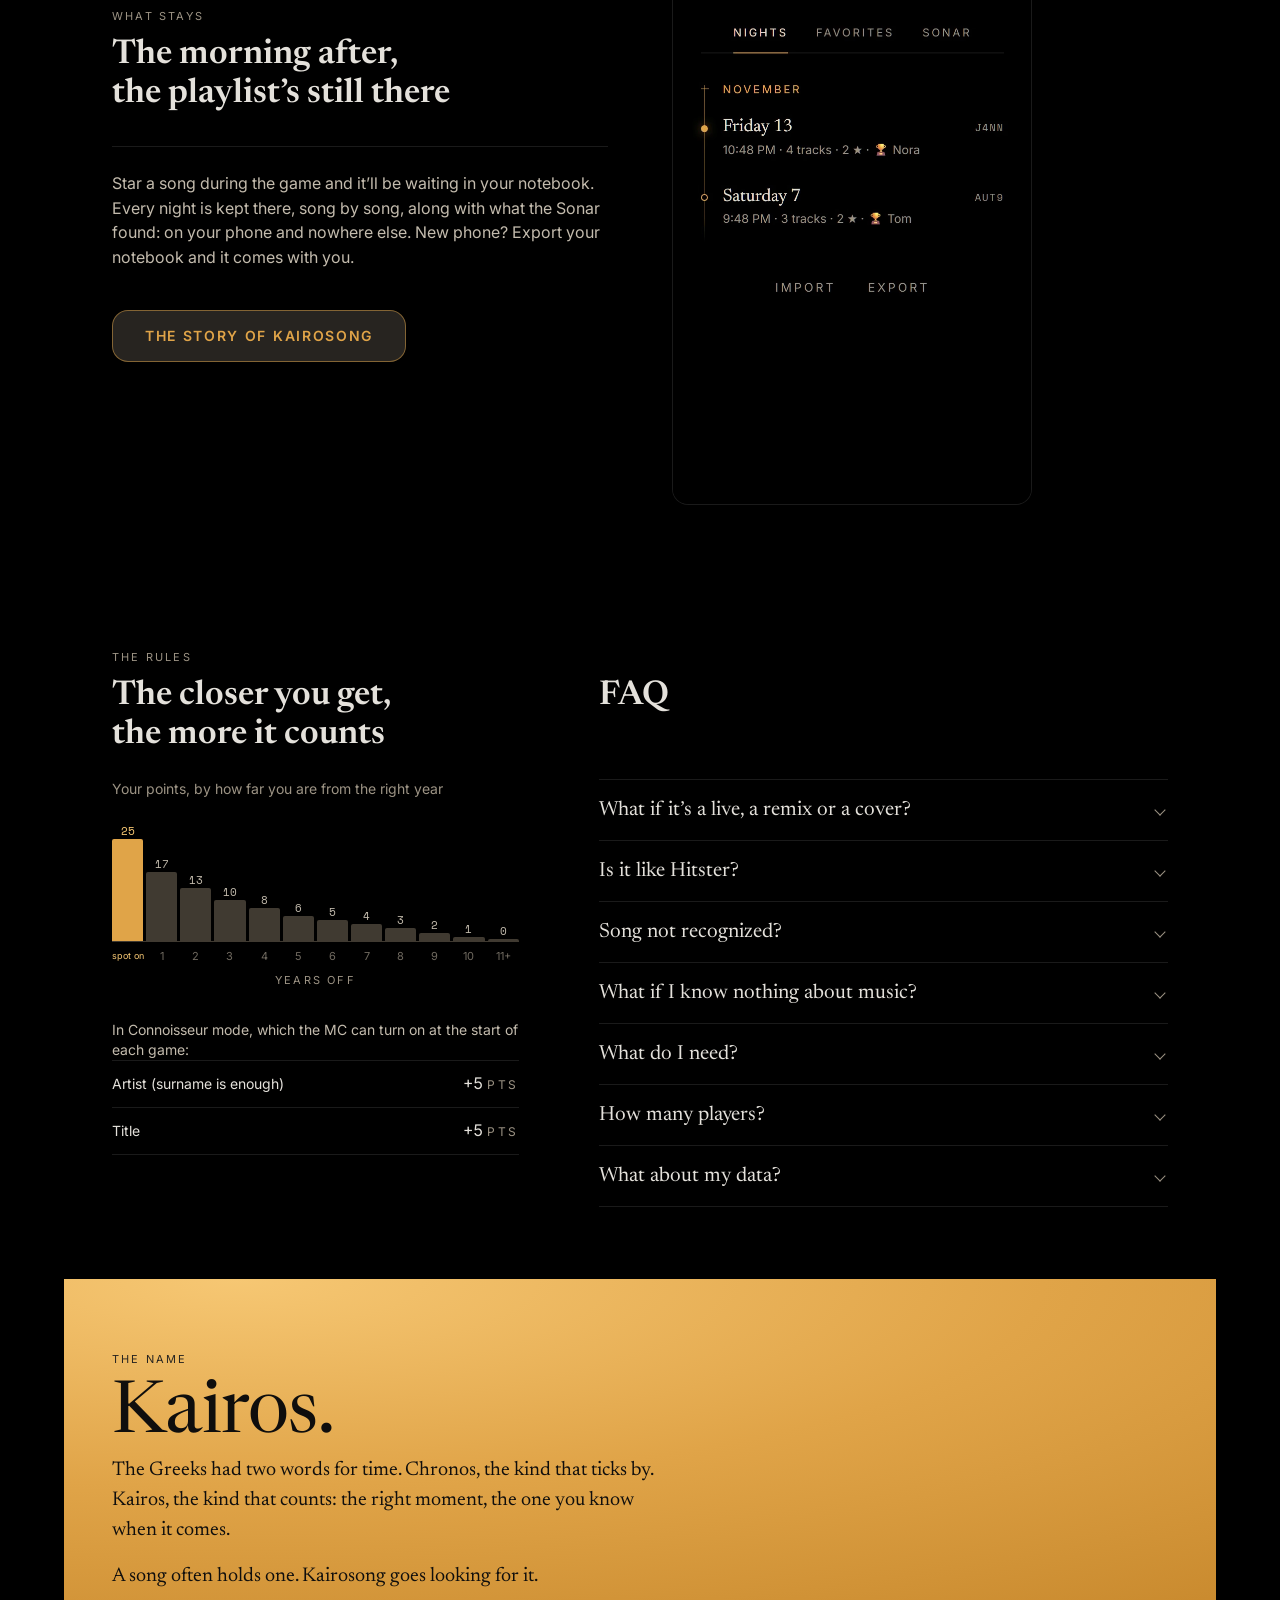
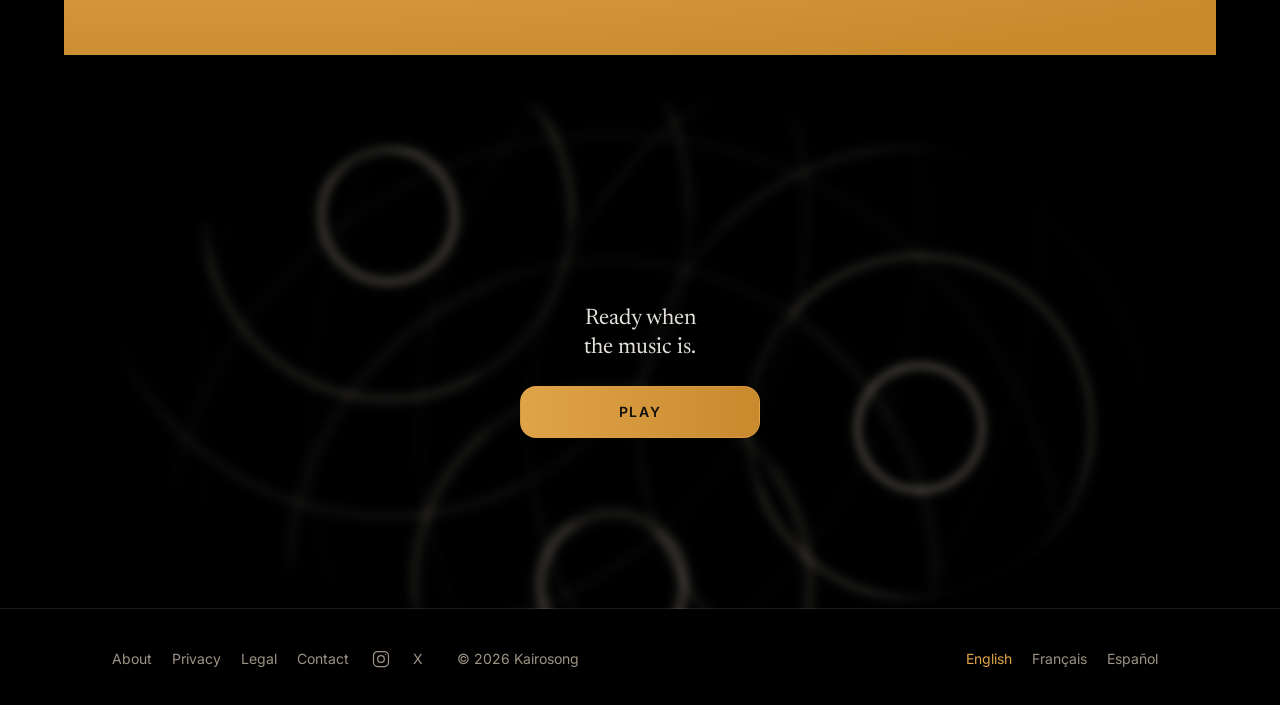
==== commit 13e2456e: "Instagram se reconnaît à son pictogramme dans le pied de page Le mot « Instagram » laisse place au p" ====
--- a/index.html
+++ b/index.html
@@ -173,7 +173,7 @@
 <li><a href="privacy/">Privacy</a></li>
 <li><a href="legal/">Legal</a></li>
 <li><a href="mailto:kairosong.app@gmail.com">Contact</a></li>
-<li><a href="https://www.instagram.com/kairosong.app/" rel="noopener">Instagram</a></li>
+<li><a href="https://www.instagram.com/kairosong.app/" rel="noopener" aria-label="Instagram" class="foot-icon"><svg width="20" height="20" viewBox="0 0 24 24" fill="none" stroke="currentColor" stroke-width="1.5" stroke-linecap="round" stroke-linejoin="round" aria-hidden="true" focusable="false"><rect x="3" y="3" width="18" height="18" rx="5"/><circle cx="12" cy="12" r="4"/><circle cx="17.5" cy="6.5" r="0.75" fill="currentColor" stroke="none"/></svg></a></li>
 <li><a href="https://x.com/kairosong" rel="noopener">X</a></li>
 </ul>
 <nav aria-label="Language">
--- a/assets/site.css
+++ b/assets/site.css
@@ -890,8 +890,8 @@
   }
 }
 
-/* Le Sonar, sans image : en colonne jusqu'à 1000 px ; au-delà, le titre à gauche et les deux
-   paragraphes à droite, sur la ligne du titre. */
+/* Le Sonar, sans image : en colonne jusqu'à 1000 px ; au-delà, le titre et le premier paragraphe
+   à gauche, le second à droite, sur la même ligne que le premier. */
 @media (min-width: 720px) {
   .sonar--texte {
     display: block;
@@ -906,7 +906,8 @@
   }
 
   .sonar--texte .eyebrow,
-  .sonar--texte .title {
+  .sonar--texte .title,
+  .sonar--texte .sonar-lead {
     grid-column: 1;
   }
 
@@ -915,17 +916,19 @@
   }
 
   .sonar--texte .title {
-    grid-row: 2 / span 2;
+    grid-row: 2;
   }
 
   .sonar--texte .sonar-lead {
-    grid-column: 2;
-    grid-row: 2;
+    grid-row: 3;
   }
 
   .sonar--texte .sonar-note {
     grid-column: 2;
     grid-row: 3;
+    margin-top: 0;
+    padding-top: 0;
+    border-top: 0;
   }
 }
 
@@ -1407,6 +1410,16 @@
   margin-left: -10px;
 }
 
+/* Un lien social en pictogramme : le trait suit la couleur du texte, la cible reste de 44 px. */
+.foot-links .foot-icon {
+  justify-content: center;
+  min-width: var(--touch-min);
+}
+
+.foot-links .foot-icon svg {
+  display: block;
+}
+
 .langs li:first-child a {
   padding-left: 0;
 }
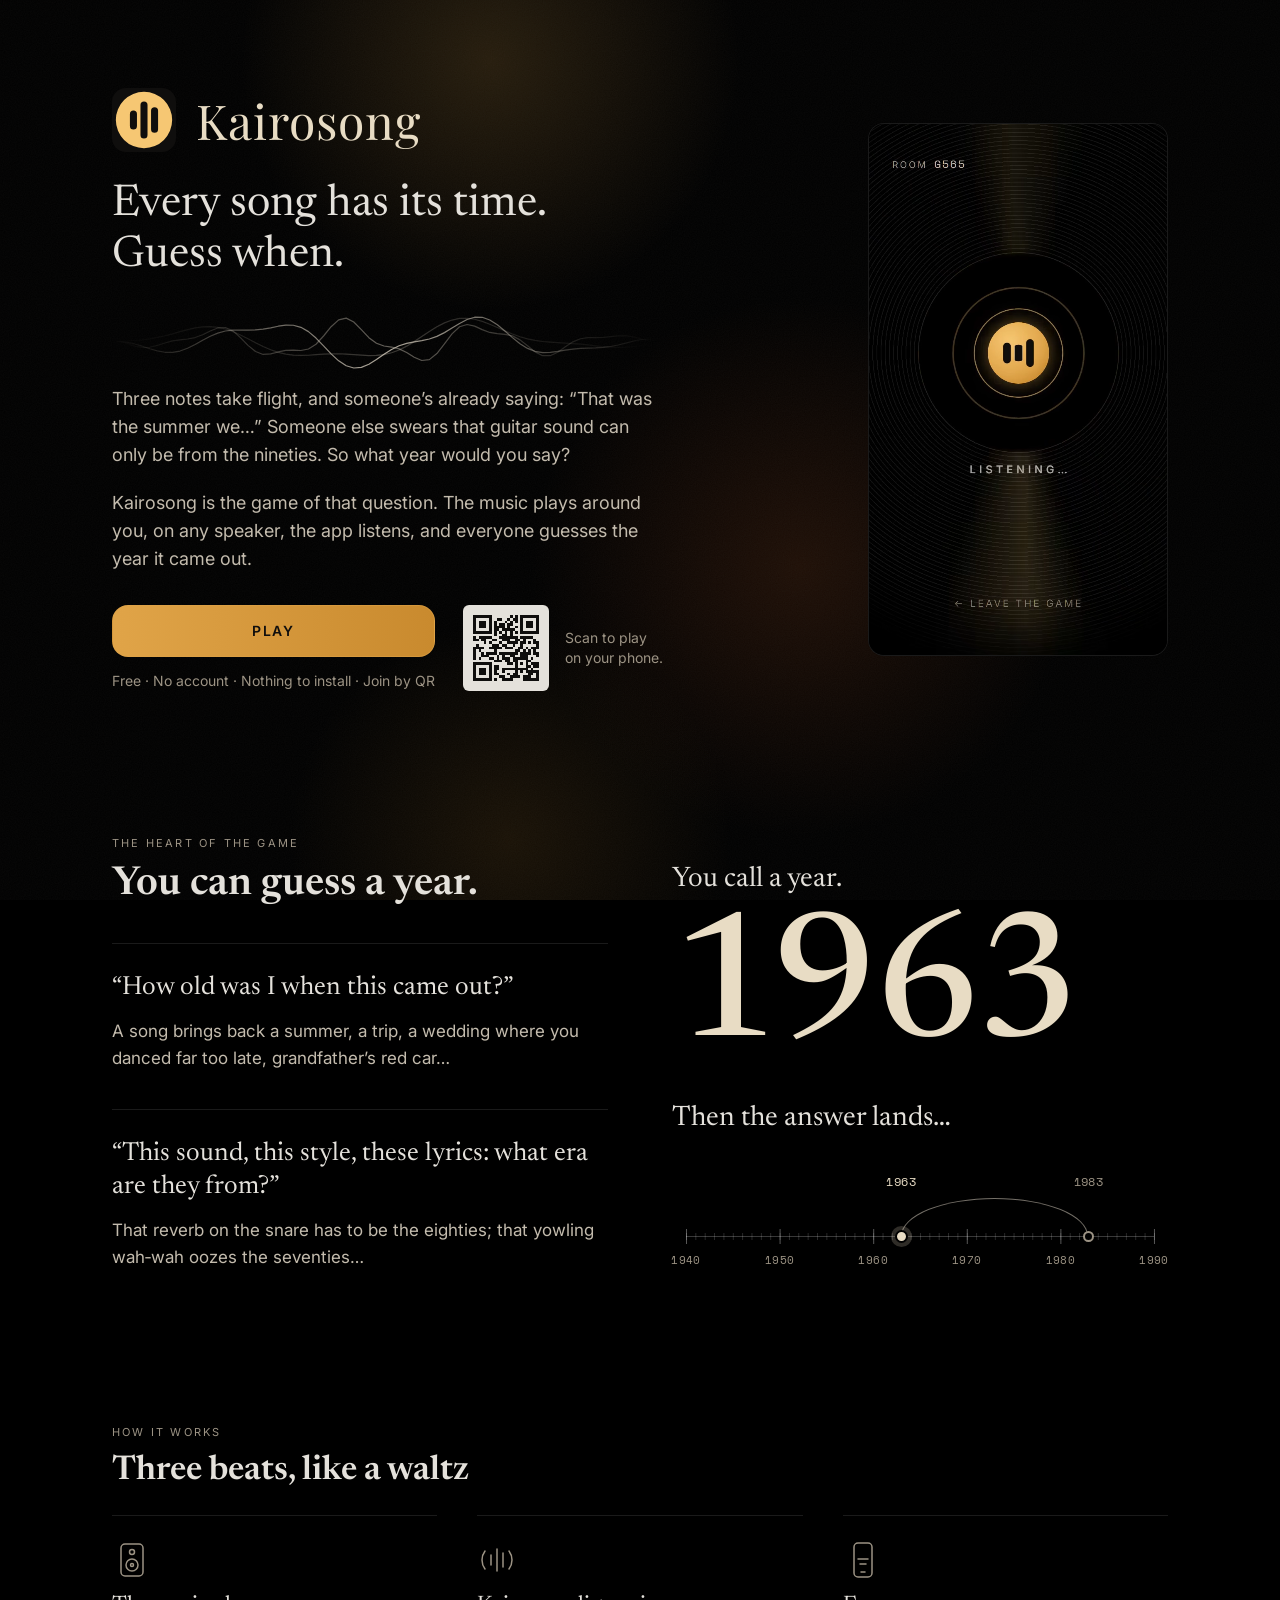
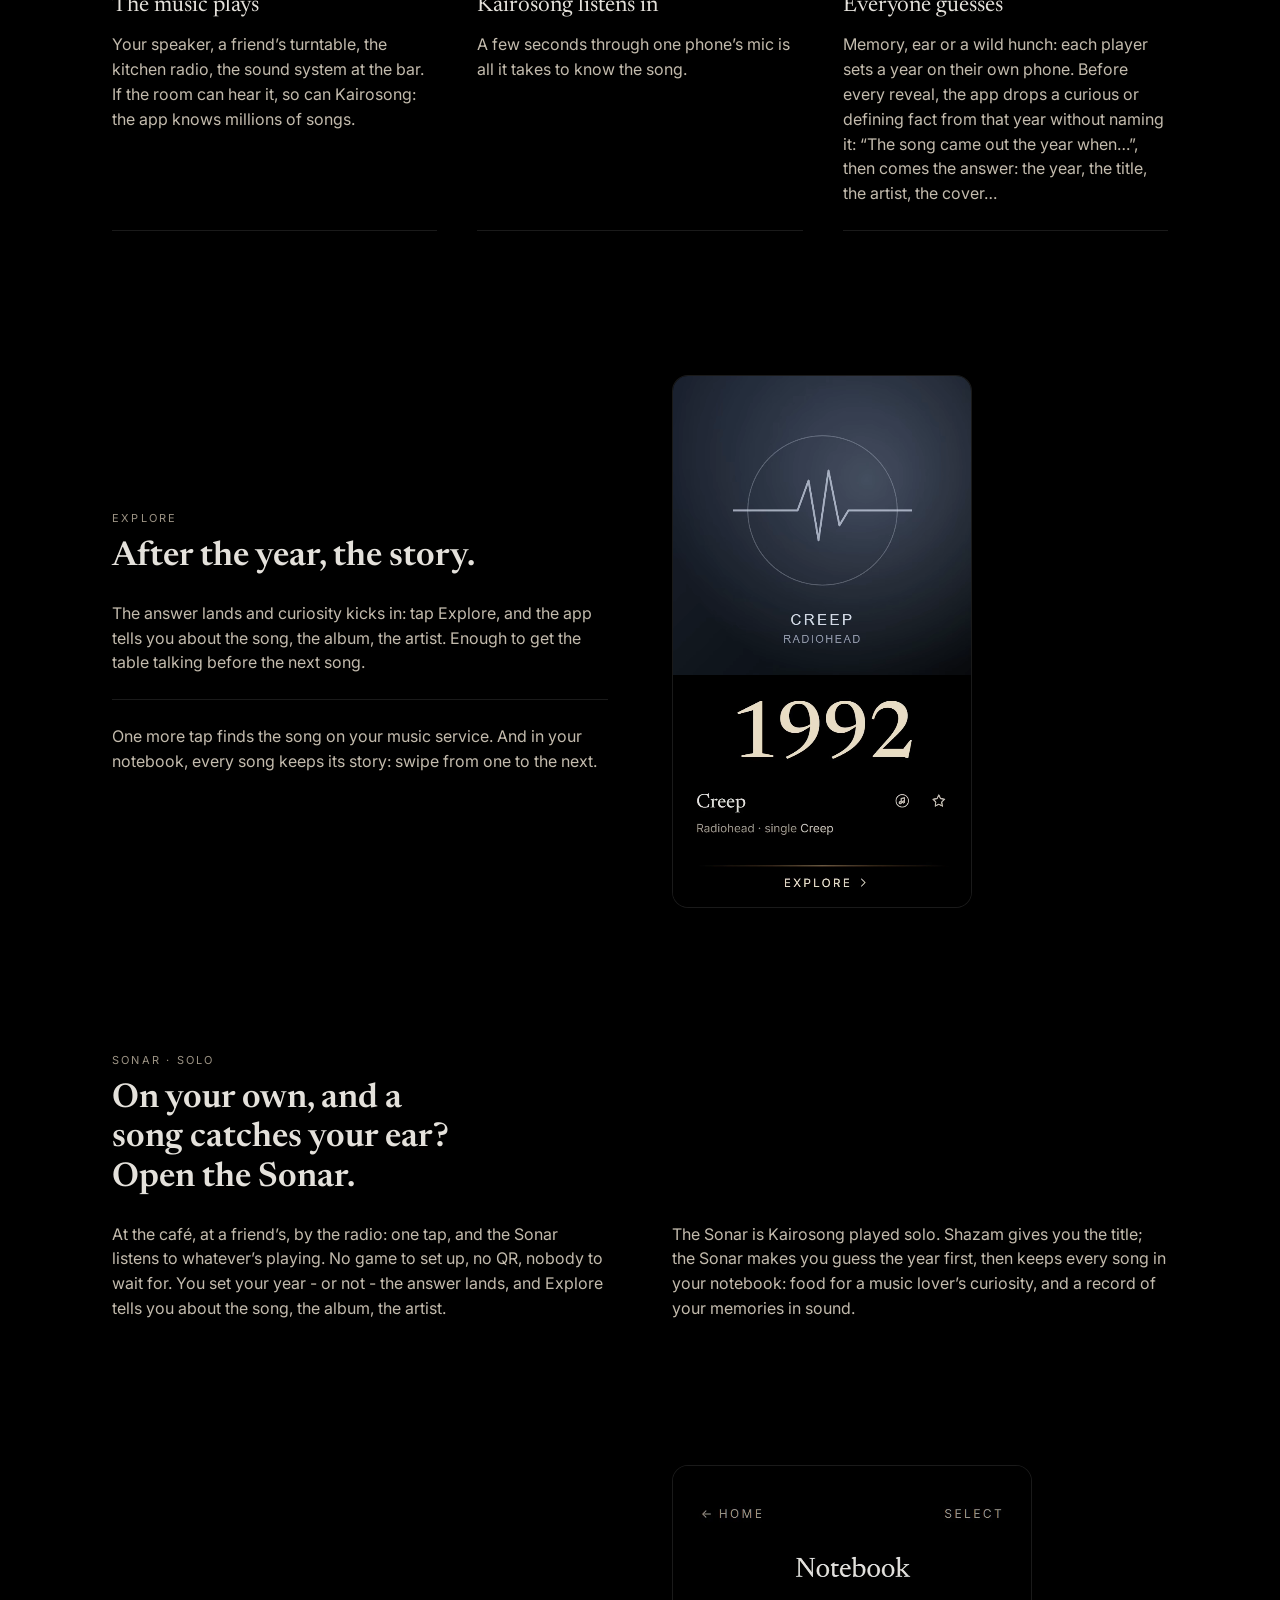
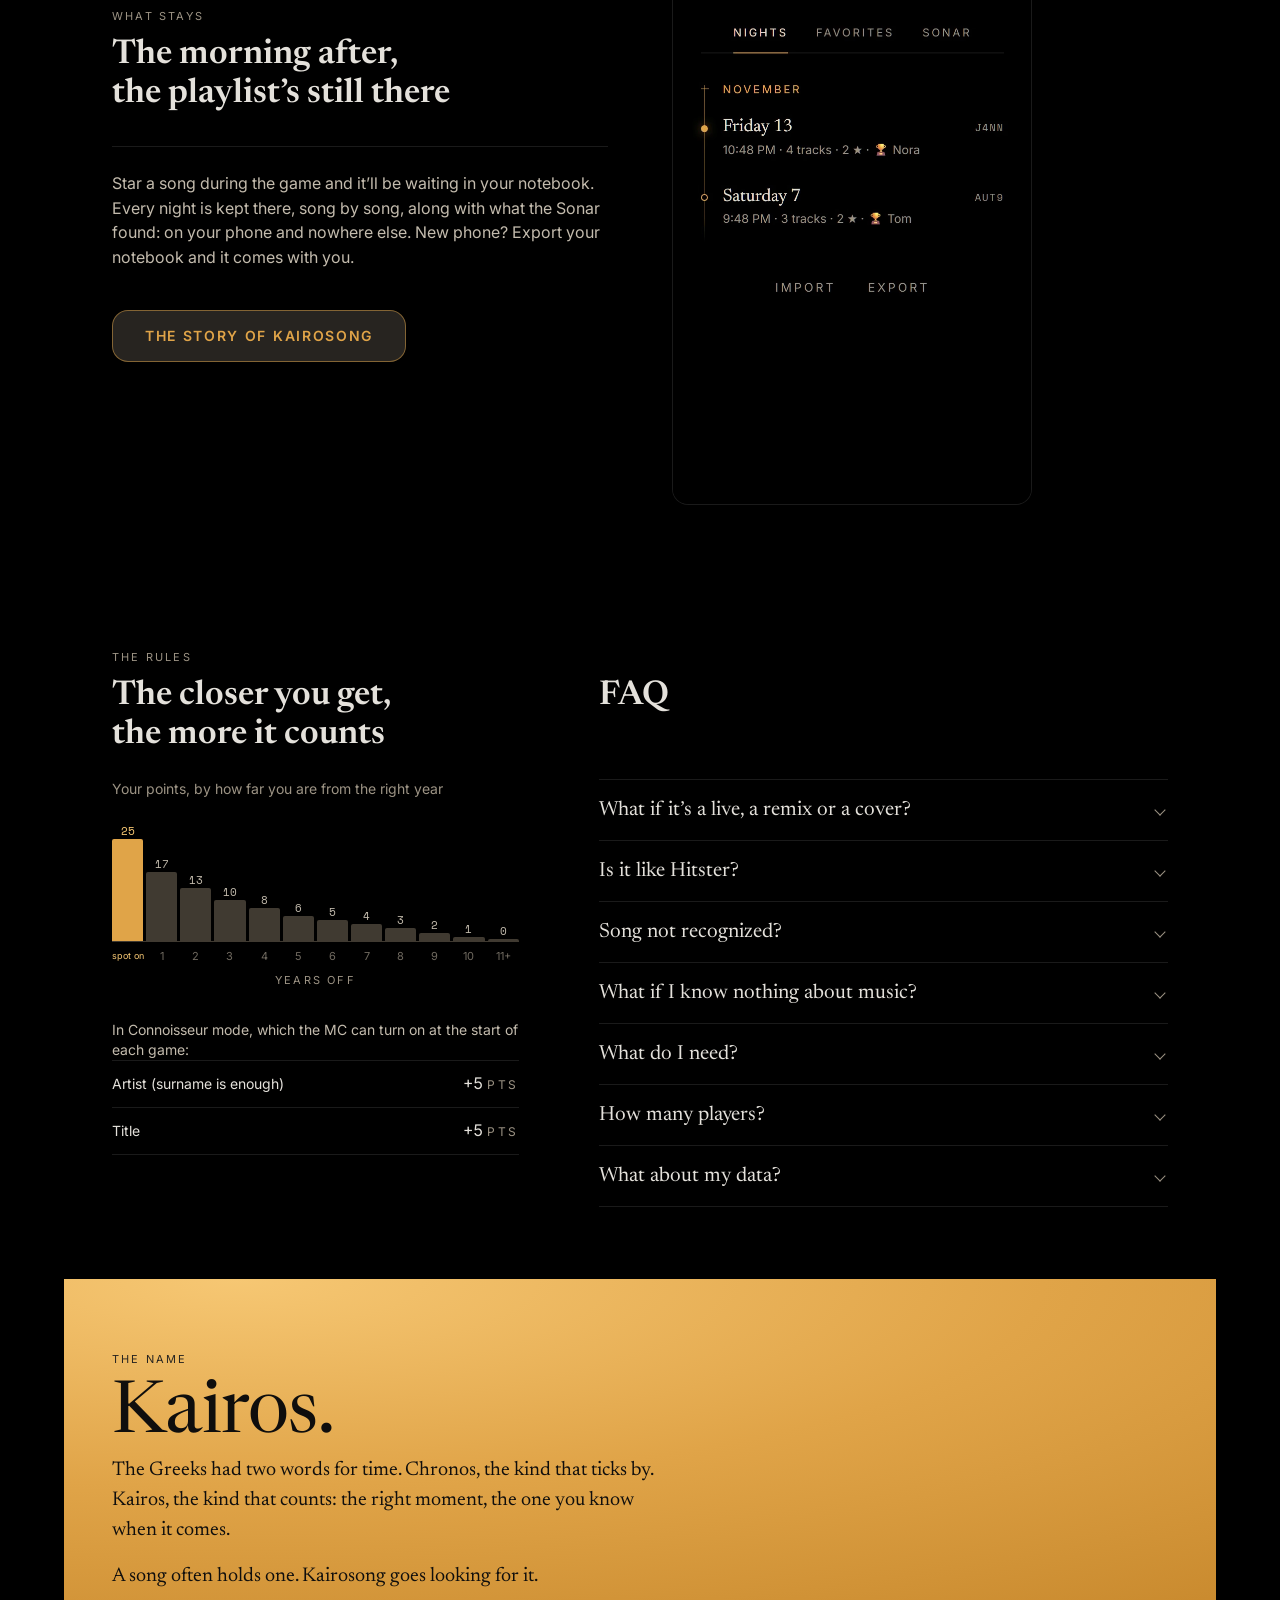
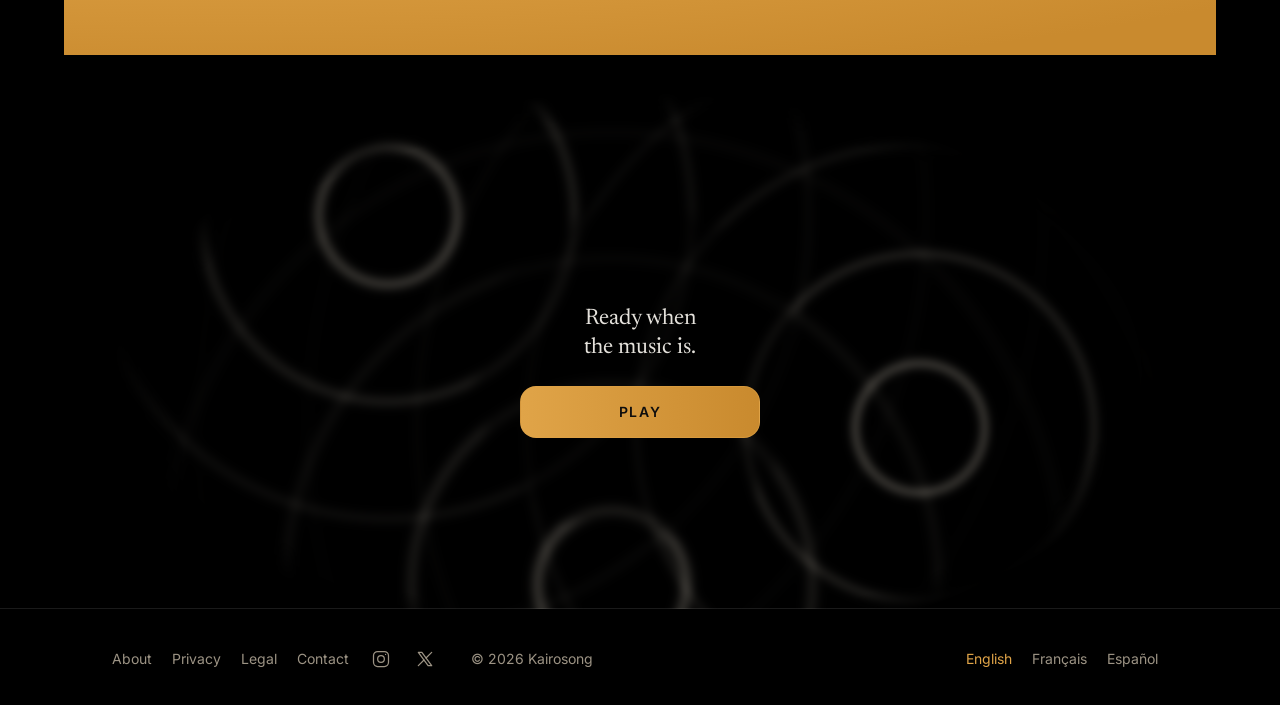
==== commit f22f663b: "X se reconnaît aussi à son pictogramme dans le pied de page Après Instagram, la lettre « X » laisse " ====
--- a/index.html
+++ b/index.html
@@ -174,7 +174,7 @@
 <li><a href="legal/">Legal</a></li>
 <li><a href="mailto:kairosong.app@gmail.com">Contact</a></li>
 <li><a href="https://www.instagram.com/kairosong.app/" rel="noopener" aria-label="Instagram" class="foot-icon"><svg width="20" height="20" viewBox="0 0 24 24" fill="none" stroke="currentColor" stroke-width="1.5" stroke-linecap="round" stroke-linejoin="round" aria-hidden="true" focusable="false"><rect x="3" y="3" width="18" height="18" rx="5"/><circle cx="12" cy="12" r="4"/><circle cx="17.5" cy="6.5" r="0.75" fill="currentColor" stroke="none"/></svg></a></li>
-<li><a href="https://x.com/kairosong" rel="noopener">X</a></li>
+<li><a href="https://x.com/kairosong" rel="noopener" aria-label="X" class="foot-icon"><svg width="20" height="20" viewBox="0 0 24 24" fill="none" stroke="currentColor" stroke-width="1.5" stroke-linecap="round" stroke-linejoin="round" aria-hidden="true" focusable="false"><path d="M4 4l11.733 16h4.267l-11.733-16z"/><path d="M4 20l6.768-6.768m2.46-2.46l6.772-6.772"/></svg></a></li>
 </ul>
 <nav aria-label="Language">
 <ul class="langs">
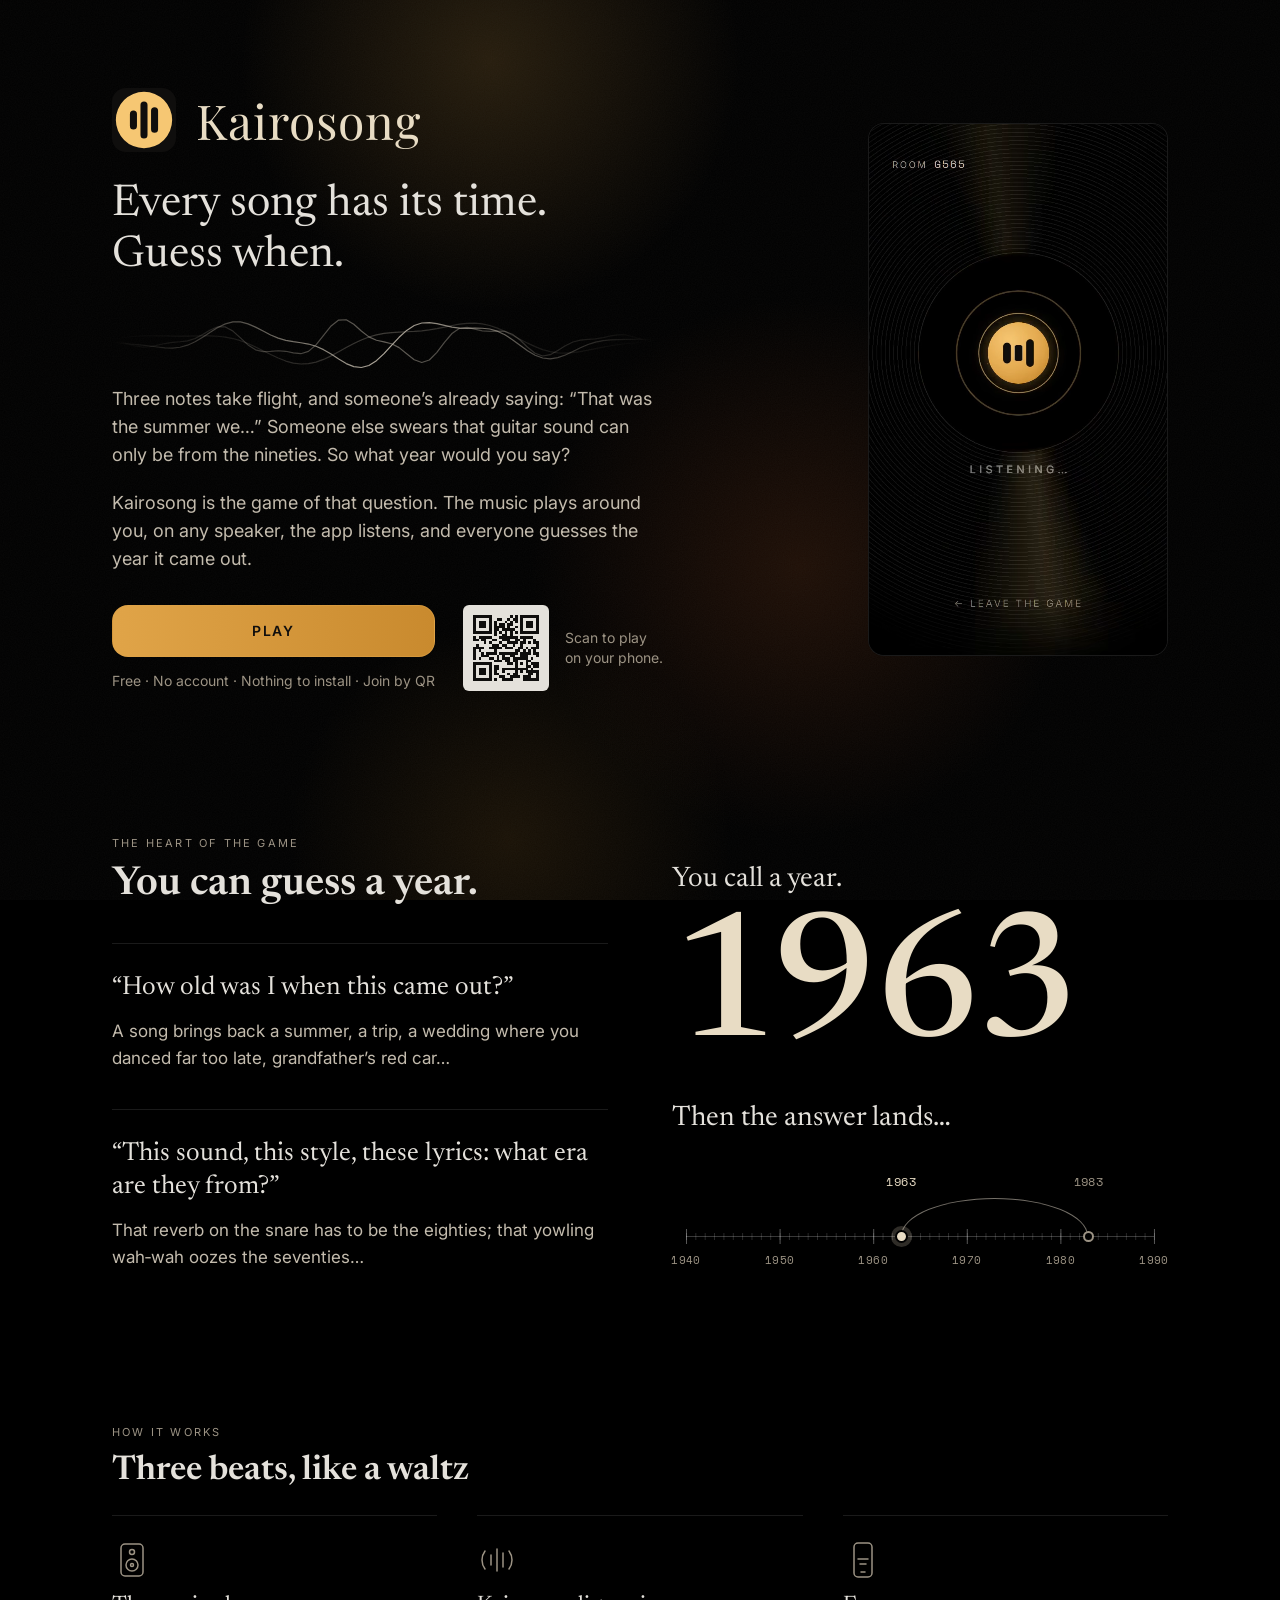
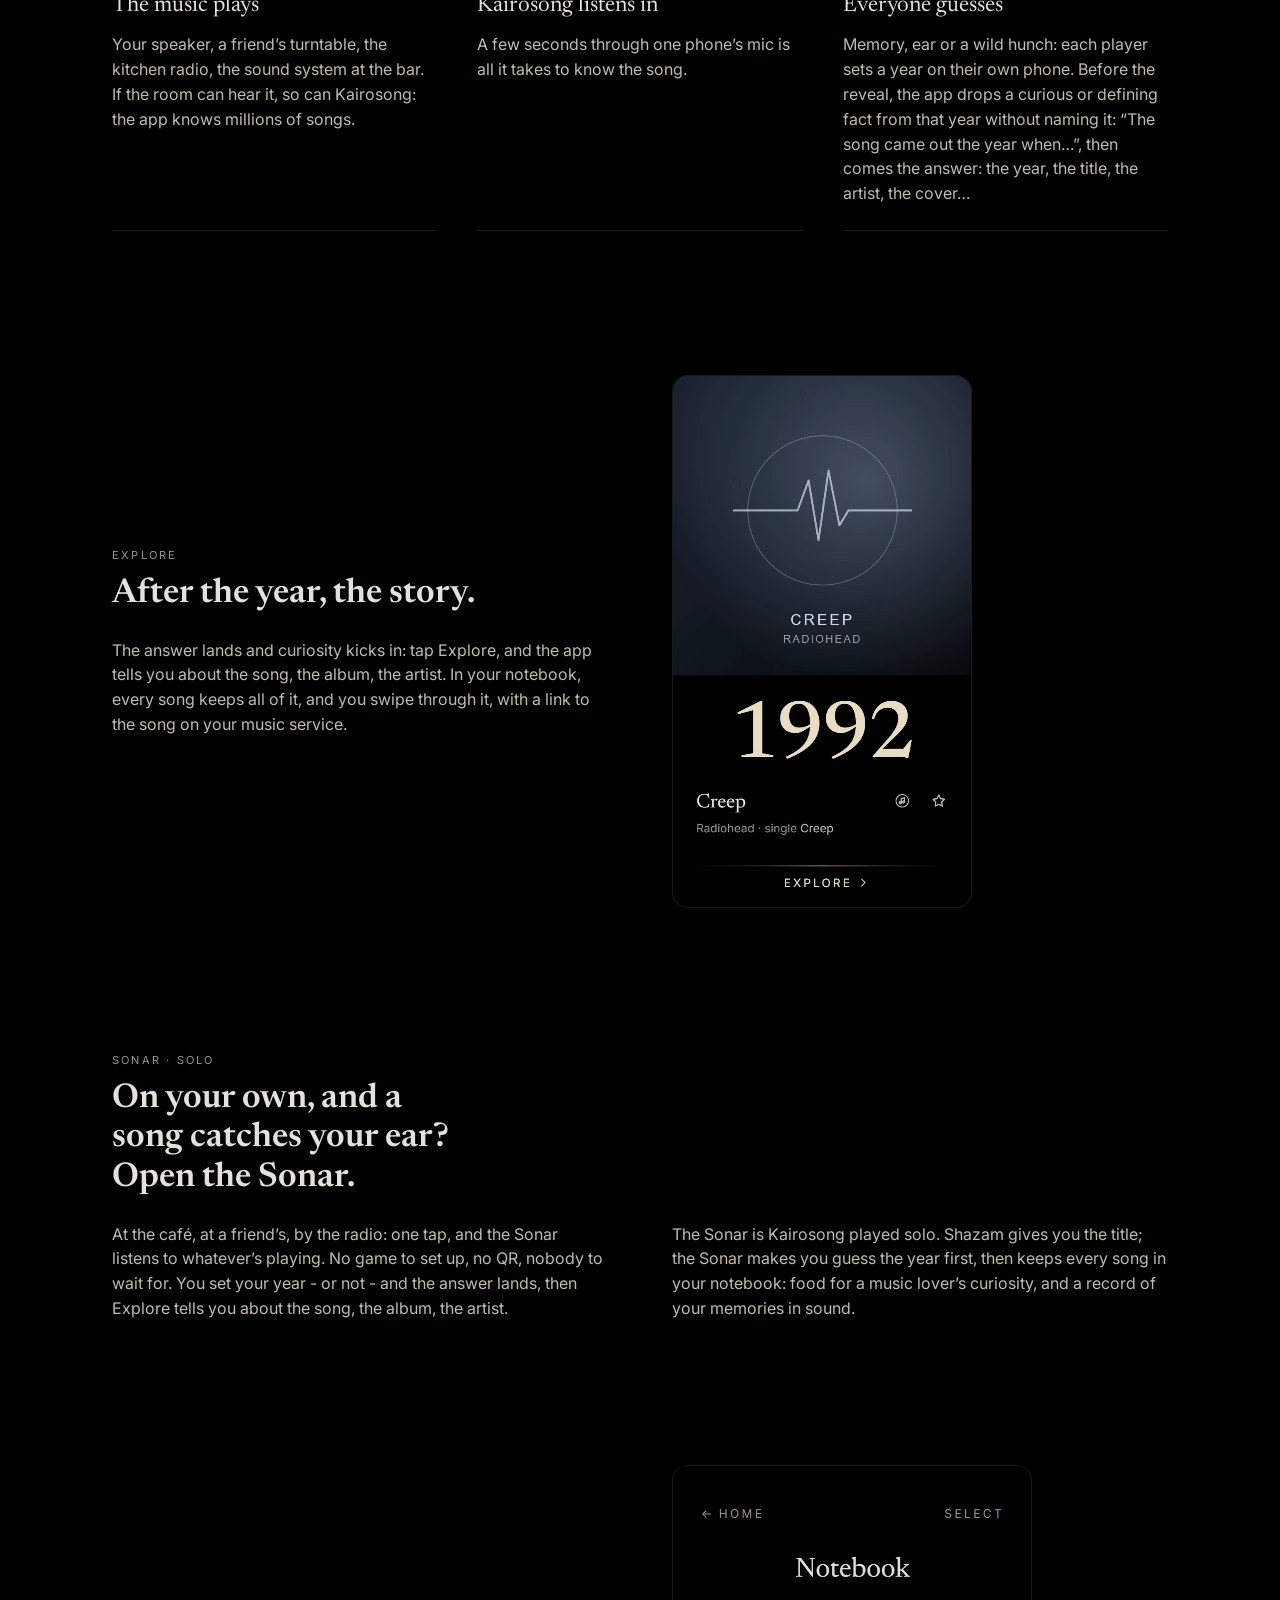
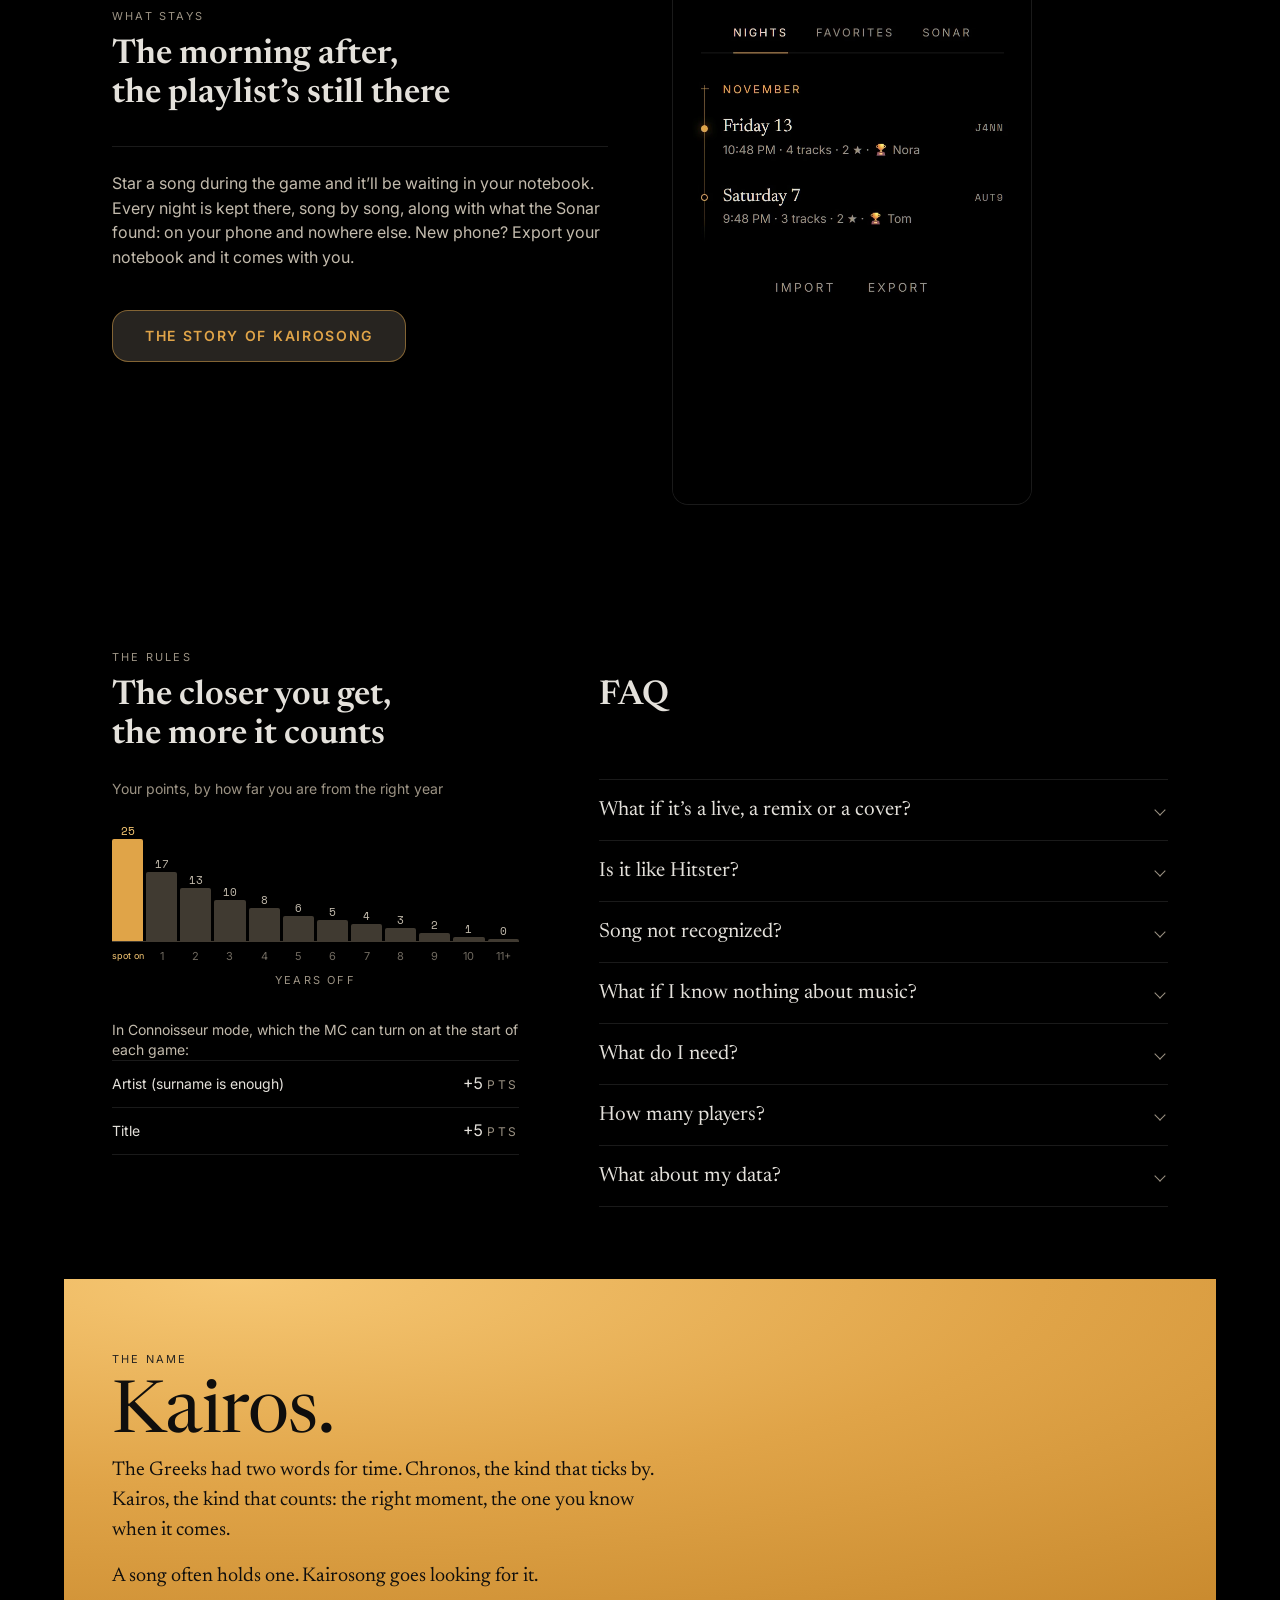
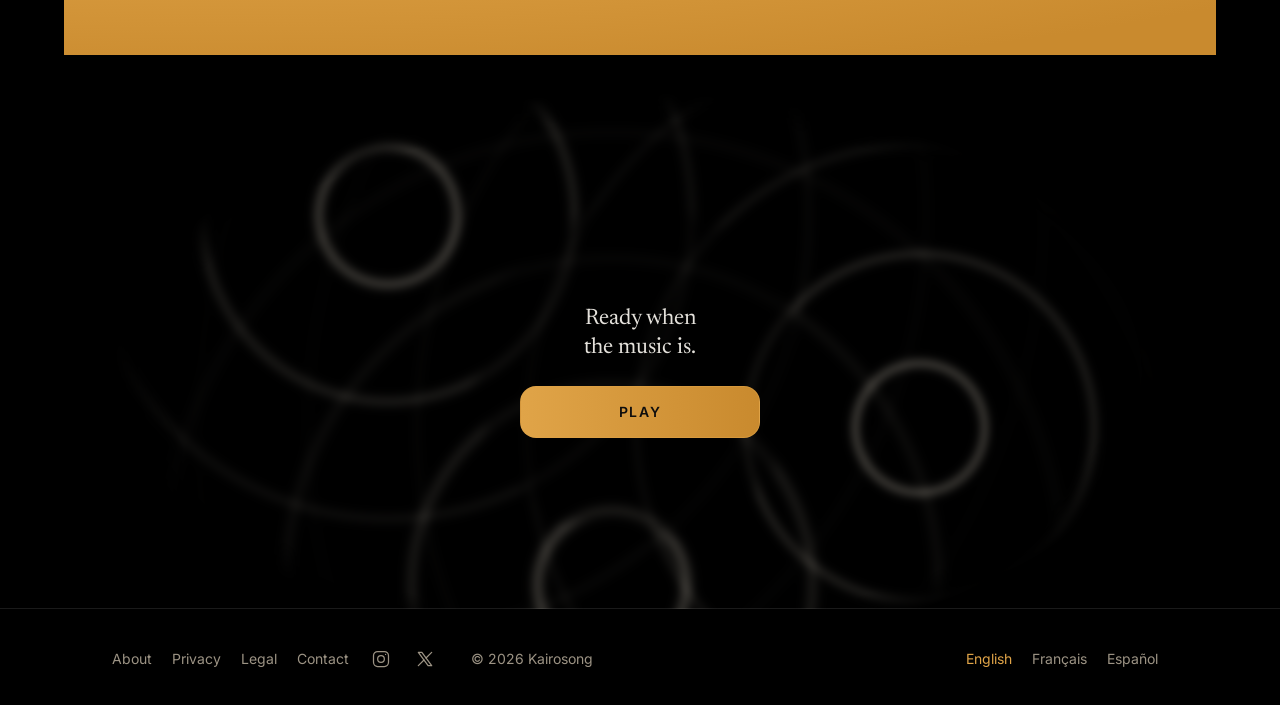
==== commit 6a9bf3c7: "Explore se raconte d’un trait, et le titre anglais dit « music quiz » La section Explore tient en un" ====
--- a/index.html
+++ b/index.html
@@ -5,7 +5,7 @@
 <script>/* Lien d’invitation ou QR d’avant la bascule : la partie est sur app.kairosong.com. */if(/[?&]join=/.test(location.search))location.replace('https://app.kairosong.com/'+location.search);</script>
 <script>document.documentElement.classList.add('js');</script>
 <meta name="viewport" content="width=device-width, initial-scale=1, viewport-fit=cover">
-<title>Kairosong - the party game that listens to your music</title>
+<title>Kairosong - the music quiz that listens to what’s playing</title>
 <meta name="description" content="Put on any music: Kairosong recognizes it and everyone guesses the year. At a party, join by QR; on your own, use the Sonar. Free, no account.">
 <link rel="canonical" href="https://kairosong.com/">
 <link rel="alternate" hreflang="en" href="https://kairosong.com/">
@@ -19,7 +19,7 @@
 <link rel="stylesheet" href="assets/site.css">
 <meta property="og:type" content="website">
 <meta property="og:site_name" content="Kairosong">
-<meta property="og:title" content="Kairosong - the party game that listens to your music">
+<meta property="og:title" content="Kairosong - the music quiz that listens to what’s playing">
 <meta property="og:description" content="Put on any music: Kairosong recognizes it and everyone guesses the year. At a party, join by QR; on your own, use the Sonar. Free, no account.">
 <meta property="og:url" content="https://kairosong.com/">
 <meta property="og:image" content="https://kairosong.com/assets/og-en.png">
@@ -30,7 +30,7 @@
 <meta property="og:locale:alternate" content="fr_FR">
 <meta property="og:locale:alternate" content="es_ES">
 <meta name="twitter:card" content="summary_large_image">
-<meta name="twitter:title" content="Kairosong - the party game that listens to your music">
+<meta name="twitter:title" content="Kairosong - the music quiz that listens to what’s playing">
 <meta name="twitter:description" content="Put on any music: Kairosong recognizes it and everyone guesses the year. At a party, join by QR; on your own, use the Sonar. Free, no account.">
 <meta name="twitter:image" content="https://kairosong.com/assets/og-en.png">
 <script type="application/ld+json">{"@context": "https://schema.org", "@type": "WebApplication", "name": "Kairosong", "url": "https://kairosong.com/", "applicationCategory": "GameApplication", "operatingSystem": "Any (web browser)", "browserRequirements": "Requires a modern web browser", "inLanguage": "en", "description": "Put on any music: Kairosong recognizes it and everyone guesses the year. At a party, join by QR; on your own, use the Sonar. Free, no account.", "image": "https://kairosong.com/assets/og-en.png", "offers": {"@type": "Offer", "price": "0", "priceCurrency": "EUR"}, "sameAs": ["https://app.kairosong.com", "https://www.instagram.com/kairosong.app/", "https://x.com/kairosong"]}</script>
@@ -90,22 +90,21 @@
 <ol class="lines steps">
 <li class="step"><svg viewBox="0 0 40 40" fill="none" stroke="currentColor" stroke-width="1.5" aria-hidden="true"><rect x="9" y="4" width="22" height="32" rx="4"/><circle cx="20" cy="25" r="6"/><circle cx="20" cy="25" r="1.5"/><circle cx="20" cy="12" r="2.5"/></svg><h3>The music plays</h3><p>Your speaker, a friend’s turntable, the kitchen radio, the sound system at the bar. If the room can hear it, so can Kairosong: the app knows millions of songs.</p></li>
 <li class="step"><svg viewBox="0 0 40 40" fill="none" stroke="currentColor" stroke-width="1.5" stroke-linecap="round" aria-hidden="true"><path d="M14 15v10M20 9v22M26 13v14"/><path d="M8 11a15 15 0 0 0 0 18M32 11a15 15 0 0 1 0 18"/></svg><h3>Kairosong listens in</h3><p>A few seconds through one phone’s mic is all it takes to know the song.</p></li>
-<li class="step"><svg viewBox="0 0 40 40" fill="none" stroke="currentColor" stroke-width="1.5" stroke-linecap="round" aria-hidden="true"><rect x="11" y="3" width="18" height="34" rx="4"/><path d="M15 19h10M17 24h6"/><path d="M18 32h4"/></svg><h3>Everyone guesses</h3><p>Memory, ear or a wild hunch: each player sets a year on their own phone. Before every reveal, the app drops a curious or defining fact from that year without naming it: “The song came out the year when…”, then comes the answer: the year, the title, the artist, the cover…</p></li>
+<li class="step"><svg viewBox="0 0 40 40" fill="none" stroke="currentColor" stroke-width="1.5" stroke-linecap="round" aria-hidden="true"><rect x="11" y="3" width="18" height="34" rx="4"/><path d="M15 19h10M17 24h6"/><path d="M18 32h4"/></svg><h3>Everyone guesses</h3><p>Memory, ear or a wild hunch: each player sets a year on their own phone. Before the reveal, the app drops a curious or defining fact from that year without naming it: “The song came out the year when…”, then comes the answer: the year, the title, the artist, the cover…</p></li>
 </ol>
 </section>
 
 <section class="section sonar sonar--miroir" aria-labelledby="explore">
 <p class="eyebrow">Explore</p>
 <h2 class="title" id="explore">After the year, the story.</h2>
-<p class="sonar-lead">The answer lands and curiosity kicks in: tap Explore, and the app tells you about the song, the album, the artist. Enough to get the table talking before the next song.</p>
+<p class="sonar-lead">The answer lands and curiosity kicks in: tap Explore, and the app tells you about the song, the album, the artist. In your notebook, every song keeps all of it, and you swipe through it, with a link to the song on your music service.</p>
 <div class="shot-frame sonar-shot"><video class="en-vue" muted playsinline preload="metadata" width="360" height="640" poster="media/explore-en.png" aria-label="After a reveal, Explore opens: the song, then the artist."><source src="media/explore-en.webm" type="video/webm"><source src="media/explore-en.mp4" type="video/mp4"></video></div>
-<p class="sonar-note">One more tap finds the song on your music service. And in your notebook, every song keeps its story: swipe from one to the next.</p>
 </section>
 
 <section class="section sonar sonar--texte" aria-labelledby="sonar">
 <p class="eyebrow">Sonar · Solo</p>
 <h2 class="title" id="sonar"><span class="title-line">On your own, and a song catches your ear?</span> <span class="title-line">Open the Sonar.</span></h2>
-<p class="sonar-lead">At the café, at a friend’s, by the radio: one tap, and the Sonar listens to whatever’s playing. No game to set up, no QR, nobody to wait for. You set your year - or not - the answer lands, and Explore tells you about the song, the album, the artist.</p>
+<p class="sonar-lead">At the café, at a friend’s, by the radio: one tap, and the Sonar listens to whatever’s playing. No game to set up, no QR, nobody to wait for. You set your year - or not - and the answer lands, then Explore tells you about the song, the album, the artist.</p>
 <p class="sonar-note">The Sonar is Kairosong played solo. Shazam gives you the title; the Sonar makes you guess the year first, then keeps every song in your notebook: food for a music lover’s curiosity, and a record of your memories in sound.</p>
 </section>
 
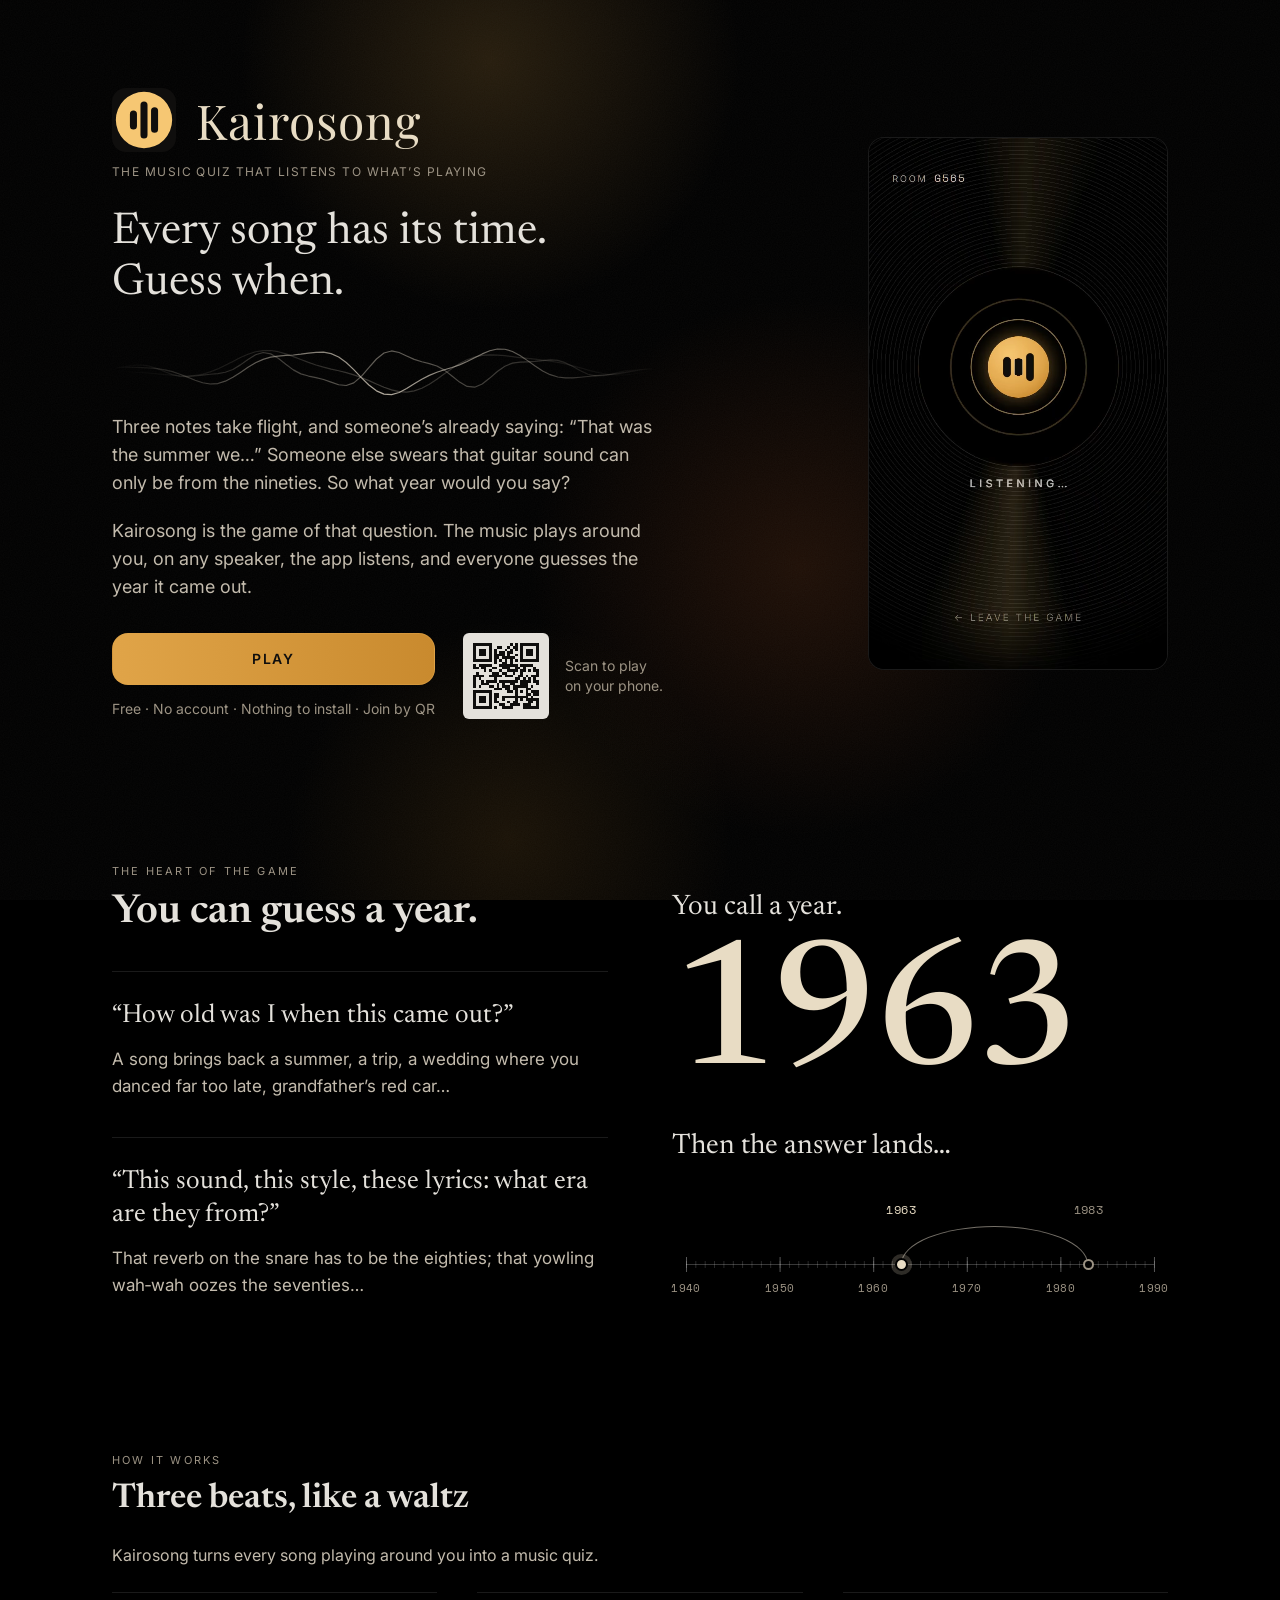
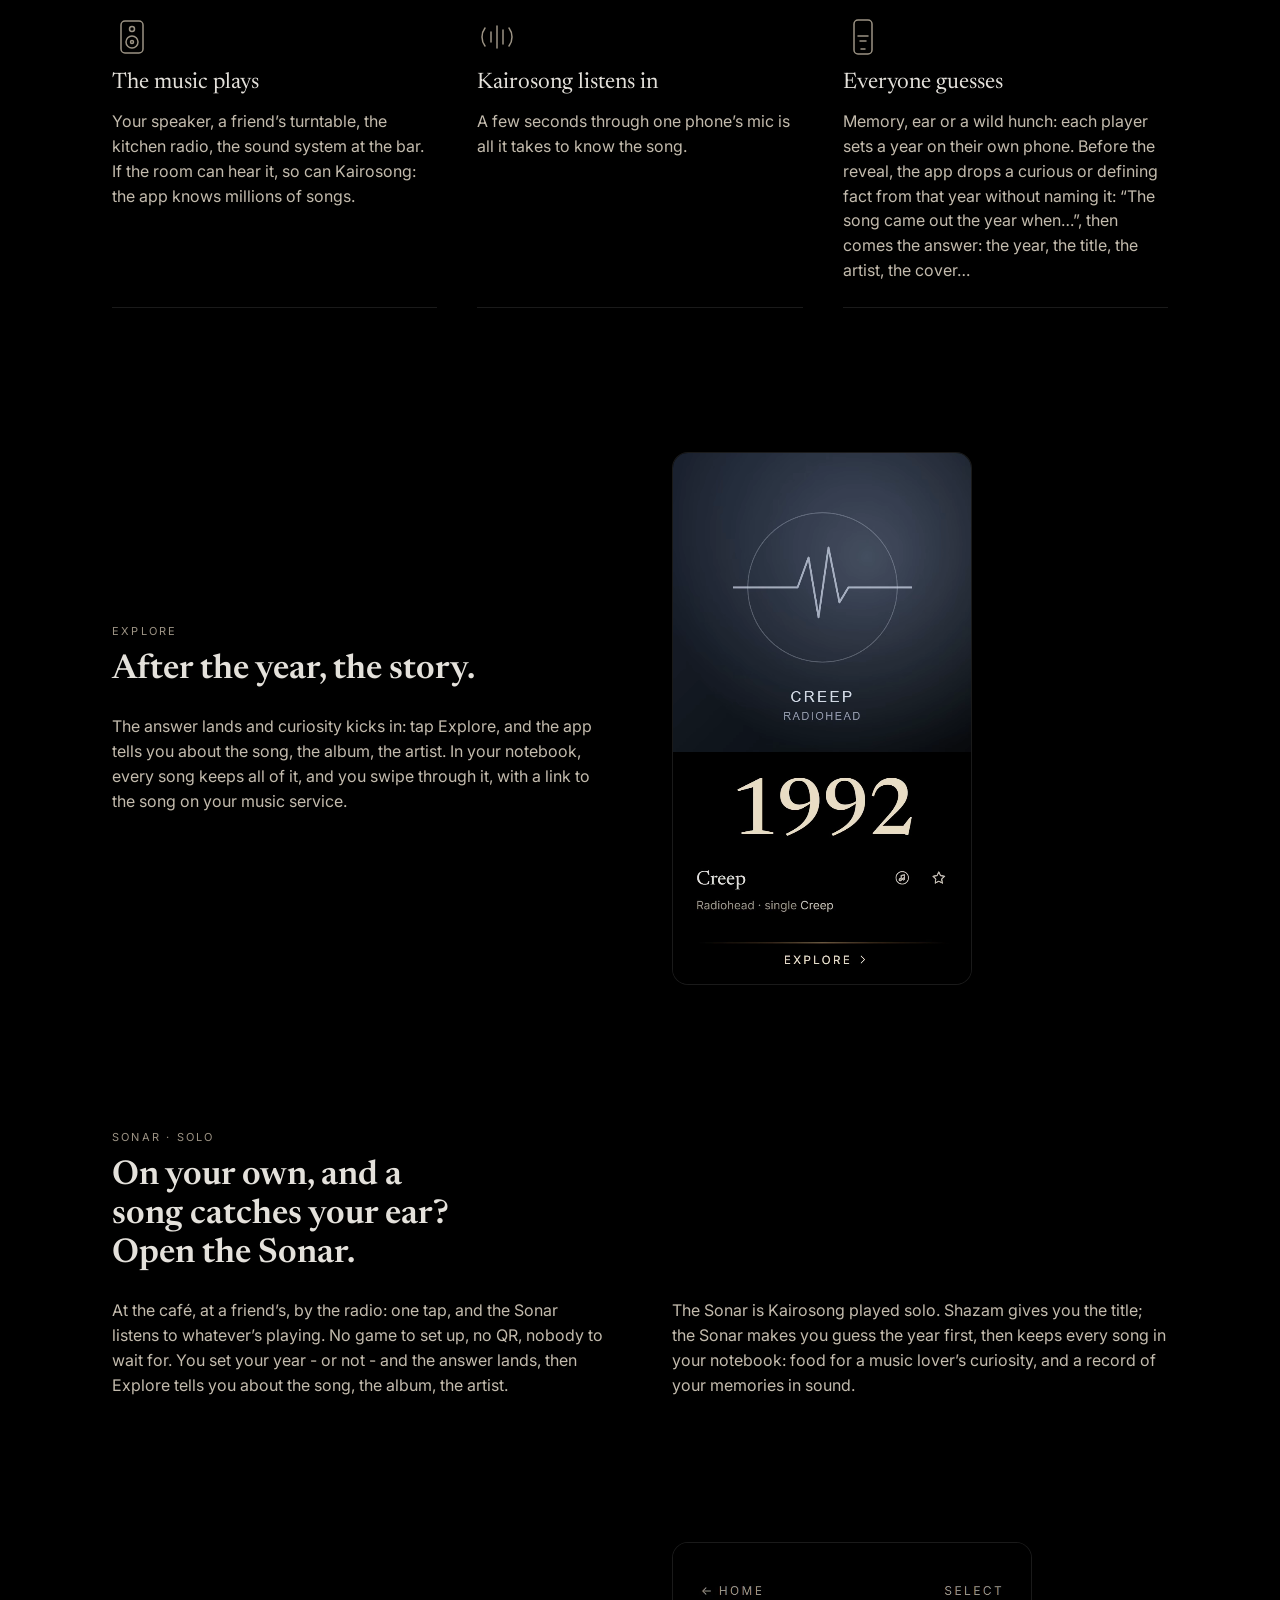
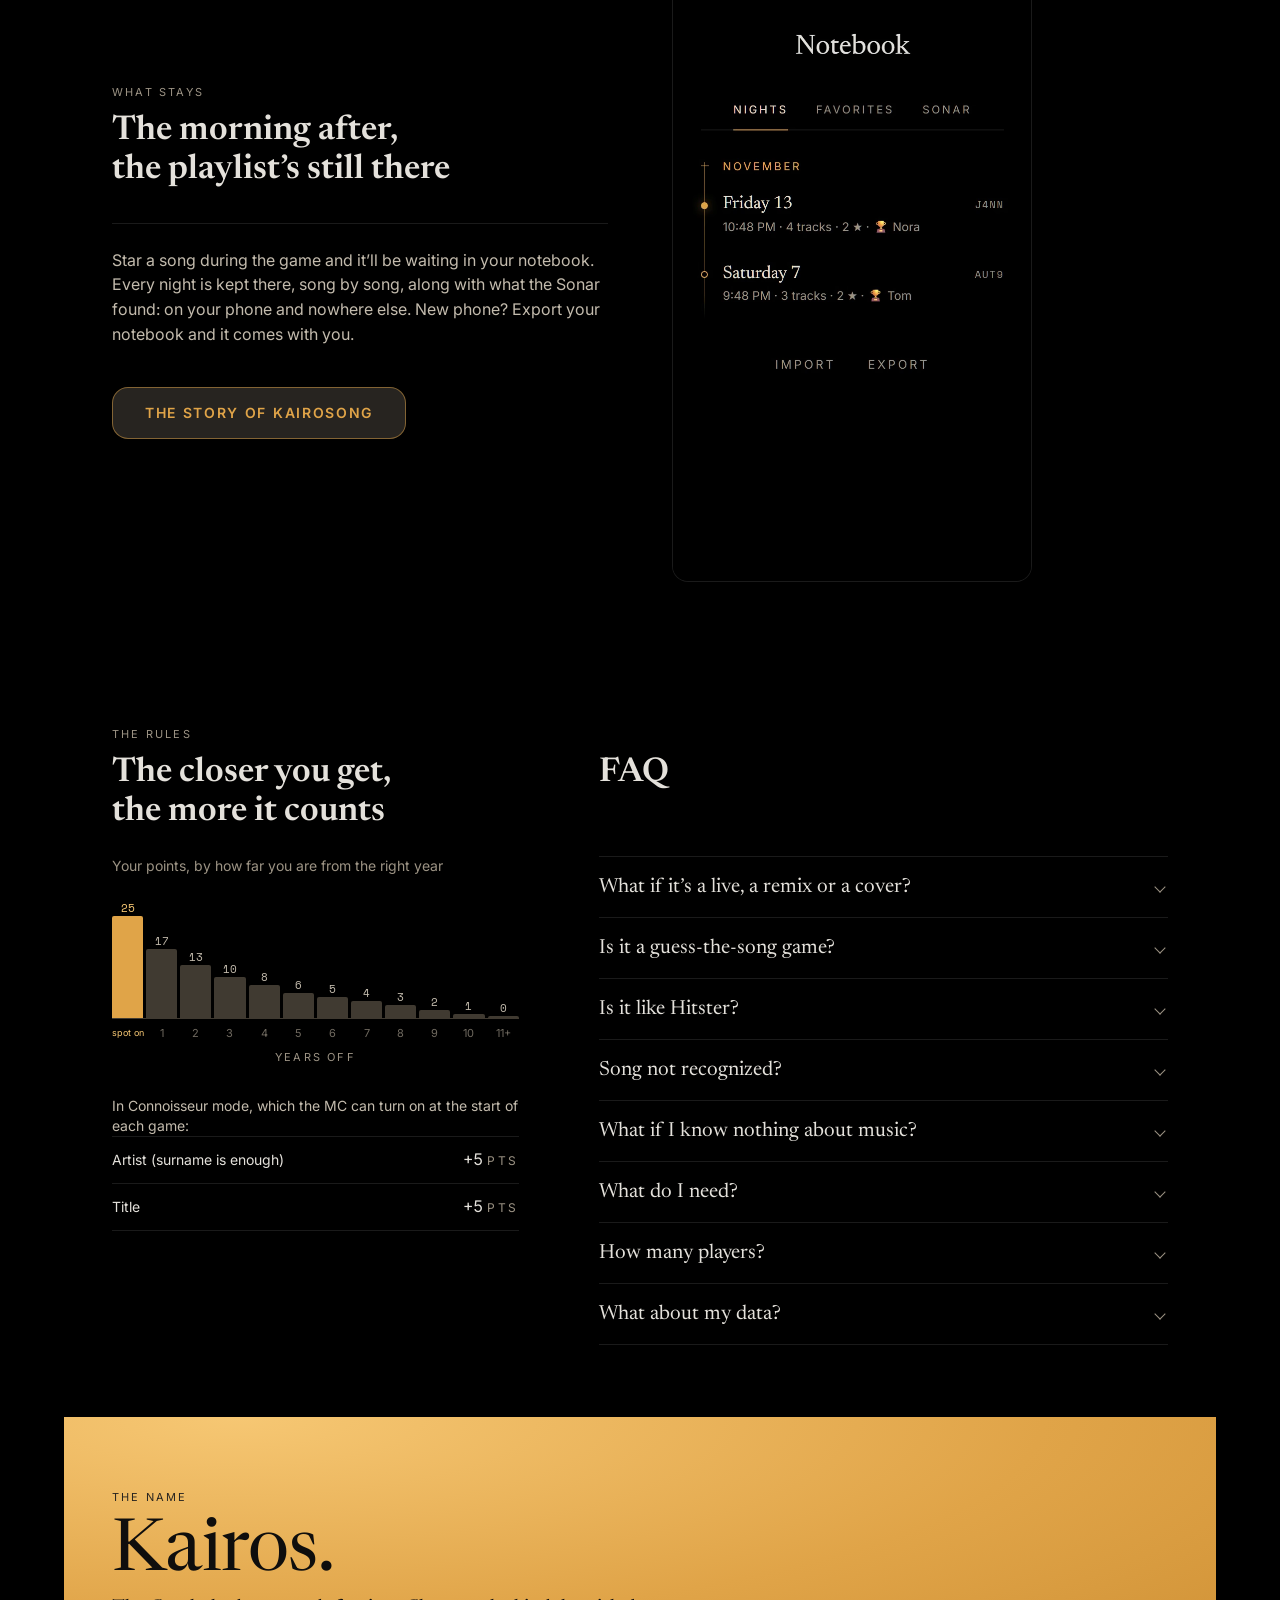
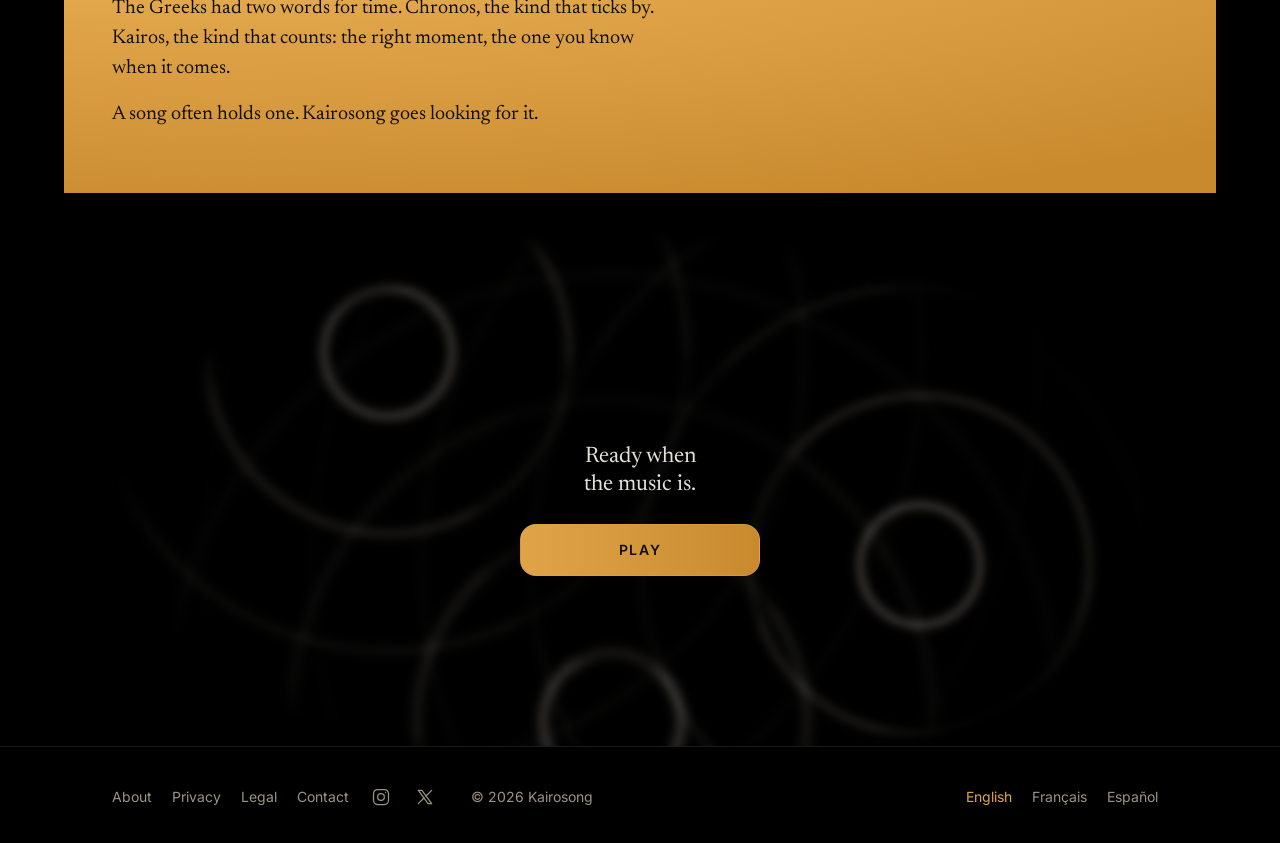
==== commit 287ffe52: "Le titre dit ce qu’est Kairosong, et la FAQ répond « C’est un blind test ? » La Search Console ne mo" ====
--- a/index.html
+++ b/index.html
@@ -34,7 +34,7 @@
 <meta name="twitter:description" content="Put on any music: Kairosong recognizes it and everyone guesses the year. At a party, join by QR; on your own, use the Sonar. Free, no account.">
 <meta name="twitter:image" content="https://kairosong.com/assets/og-en.png">
 <script type="application/ld+json">{"@context": "https://schema.org", "@type": "WebApplication", "name": "Kairosong", "url": "https://kairosong.com/", "applicationCategory": "GameApplication", "operatingSystem": "Any (web browser)", "browserRequirements": "Requires a modern web browser", "inLanguage": "en", "description": "Put on any music: Kairosong recognizes it and everyone guesses the year. At a party, join by QR; on your own, use the Sonar. Free, no account.", "image": "https://kairosong.com/assets/og-en.png", "offers": {"@type": "Offer", "price": "0", "priceCurrency": "EUR"}, "sameAs": ["https://app.kairosong.com", "https://www.instagram.com/kairosong.app/", "https://x.com/kairosong"]}</script>
-<script type="application/ld+json">{"@context": "https://schema.org", "@type": "FAQPage", "inLanguage": "en", "mainEntity": [{"@type": "Question", "name": "What if it’s a live, a remix or a cover?", "acceptedAnswer": {"@type": "Answer", "text": "A live recording, a remaster, a reissue won’t make the song any younger: Billie Jean live in 1988 is still 1982. A cover by someone else is another story, with its own year. So is a remix, unless the table switches to source mode: then you guess the year of the original song. If it wasn’t the original version playing, the reveal says so, and names the one you heard."}}, {"@type": "Question", "name": "Is it like Hitster?", "acceptedAnswer": {"@type": "Answer", "text": "Same family: you’re working out the year of a song. But there are no cards and no set playlist here. Kairosong listens to your own music and knows millions of songs."}}, {"@type": "Question", "name": "Song not recognized?", "acceptedAnswer": {"@type": "Answer", "text": "The MC (whoever runs the game) listens again or moves on to the next one. Nobody loses points. Kairosong struggles with classical music, obscure remixes, and anything that was never officially released."}}, {"@type": "Question", "name": "What if I know nothing about music?", "acceptedAnswer": {"@type": "Answer", "text": "It’s less about knowing dates than remembering. The best players aren’t always the music buffs. And you pick up the rules as you play: the app slips them in one at a time while you wait."}}, {"@type": "Question", "name": "What do I need?", "acceptedAnswer": {"@type": "Answer", "text": "A phone for the MC, one per player, and any music source: a speaker, a turntable, the radio. It runs in the browser, on iPhone and Android. No Spotify, no app to install, no account."}}, {"@type": "Question", "name": "How many players?", "acceptedAnswer": {"@type": "Answer", "text": "On your own, fire up the Sonar: the app listens, you guess. Two makes a duel. Ten makes a party. One phone each, as many as you like."}}, {"@type": "Question", "name": "What about my data?", "acceptedAnswer": {"@type": "Answer", "text": "No account, no email: your name is temporary and goes away with the game. Everything else is on the privacy page."}}]}</script>
+<script type="application/ld+json">{"@context": "https://schema.org", "@type": "FAQPage", "inLanguage": "en", "mainEntity": [{"@type": "Question", "name": "What if it’s a live, a remix or a cover?", "acceptedAnswer": {"@type": "Answer", "text": "A live recording, a remaster, a reissue won’t make the song any younger: Billie Jean live in 1988 is still 1982. A cover by someone else is another story, with its own year. So is a remix, unless the table switches to source mode: then you guess the year of the original song. If it wasn’t the original version playing, the reveal says so, and names the one you heard."}}, {"@type": "Question", "name": "Is it a guess-the-song game?", "acceptedAnswer": {"@type": "Answer", "text": "It can be. A guess-the-song game usually plays a short clip from a prepared list. Here you play with any music: your playlist or someone else’s, a record, the radio, whatever’s playing around you. A few seconds or the whole song, your call. The app knows millions of songs, and it’s the year you guess. Even whoever picked the music can play: hardly anyone knows the exact year."}}, {"@type": "Question", "name": "Is it like Hitster?", "acceptedAnswer": {"@type": "Answer", "text": "Same family: you’re working out the year of a song. But there are no cards and no set playlist here. Kairosong listens to your own music and knows millions of songs."}}, {"@type": "Question", "name": "Song not recognized?", "acceptedAnswer": {"@type": "Answer", "text": "The MC (whoever runs the game) listens again or moves on to the next one. Nobody loses points. Kairosong struggles with classical music, obscure remixes, and anything that was never officially released."}}, {"@type": "Question", "name": "What if I know nothing about music?", "acceptedAnswer": {"@type": "Answer", "text": "It’s less about knowing dates than remembering. The best players aren’t always the music buffs. And you pick up the rules as you play: the app slips them in one at a time while you wait."}}, {"@type": "Question", "name": "What do I need?", "acceptedAnswer": {"@type": "Answer", "text": "A phone for the MC, one per player, and any music source: a speaker, a turntable, the radio. This music quiz runs in the browser, on iPhone and Android. No Spotify, no app to install, no account."}}, {"@type": "Question", "name": "How many players?", "acceptedAnswer": {"@type": "Answer", "text": "On your own, fire up the Sonar: the app listens, you guess. Two makes a duel. Ten makes it a party game. One phone each, as many as you like."}}, {"@type": "Question", "name": "What about my data?", "acceptedAnswer": {"@type": "Answer", "text": "No account, no email: your name is temporary and goes away with the game. Everything else is on the privacy page."}}]}</script>
 <script defer src="assets/onde.js"></script>
 <script defer src="assets/coeur.js"></script>
 <script defer src="assets/lune.js"></script>
@@ -48,7 +48,7 @@
 <div class="wrap">
 <section class="hero" aria-labelledby="brand">
 <div class="hero-text">
-<h1 class="brand" id="brand"><img src="assets/logo.svg" width="64" height="64" alt=""><span class="wordmark">Kairosong</span></h1>
+<h1 class="brand" id="brand"><img src="assets/logo.svg" width="64" height="64" alt=""><span class="wordmark">Kairosong</span><span class="brand-what">The music quiz that listens to what’s playing</span></h1>
 <p class="motto">Every song has its time.<br>Guess when.</p>
 <div class="frise frise--hero" aria-hidden="true"><svg class="frise-onde" viewBox="0 0 360 88" preserveAspectRatio="none" aria-hidden="true" focusable="false"><defs><linearGradient id="onde-filet" gradientUnits="userSpaceOnUse" x1="0" x2="360" y1="0" y2="0"><stop offset="0" stop-color="#c3bbad" stop-opacity="0"/><stop offset=".5" stop-color="#c3bbad"/><stop offset="1" stop-color="#c3bbad" stop-opacity="0"/></linearGradient></defs><path stroke-opacity=".9" d="M0 44H360"/><path stroke-opacity=".5" d="M0 44H360"/><path stroke-opacity=".3" d="M0 44H360"/></svg><span class="frise-minor"></span><span class="frise-major"></span><span class="frise-rule"></span><span class="frise-year" style="--y:1960">1960</span><span class="frise-year" style="--y:1970">1970</span><span class="frise-year" style="--y:1980">1980</span><span class="frise-year" style="--y:1990">1990</span><span class="frise-year" style="--y:2000">2000</span><span class="frise-year" style="--y:2010">2010</span><span class="frise-year" style="--y:2020">2020</span><span class="frise-dot" style="--y:1977;--at:300ms"></span><span class="frise-dot" style="--y:1981;--at:600ms"></span><span class="frise-dot" style="--y:1988;--at:900ms"></span><span class="frise-dot" style="--y:1994;--at:1200ms"></span></div>
 <p class="lead">Three notes take flight, and someone’s already saying: “That was the summer we…” Someone else swears that guitar sound can only be from the nineties. So what year would you say?</p>
@@ -86,6 +86,7 @@
 <section class="section" aria-labelledby="how">
 <p class="eyebrow">How it works</p>
 <h2 class="title" id="how">Three beats, like a waltz</h2>
+<p class="lead how-lead">Kairosong turns every song playing around you into a music quiz.</p>
 
 <ol class="lines steps">
 <li class="step"><svg viewBox="0 0 40 40" fill="none" stroke="currentColor" stroke-width="1.5" aria-hidden="true"><rect x="9" y="4" width="22" height="32" rx="4"/><circle cx="20" cy="25" r="6"/><circle cx="20" cy="25" r="1.5"/><circle cx="20" cy="12" r="2.5"/></svg><h3>The music plays</h3><p>Your speaker, a friend’s turntable, the kitchen radio, the sound system at the bar. If the room can hear it, so can Kairosong: the app knows millions of songs.</p></li>
@@ -140,11 +141,12 @@
 <h2 class="title" id="faq">FAQ</h2>
 <ul class="lines">
 <li><details><summary>What if it’s a live, a remix or a cover?<span class="ks-chevron" aria-hidden="true"></span></summary><p>A live recording, a remaster, a reissue won’t make the song any younger: Billie Jean live in 1988 is still 1982. A cover by someone else is another story, with its own year. So is a remix, unless the table switches to source mode: then you guess the year of the original song. If it wasn’t the original version playing, the reveal says so, and names the one you heard.</p></details></li>
+<li><details><summary>Is it a guess-the-song game?<span class="ks-chevron" aria-hidden="true"></span></summary><p>It can be. A guess-the-song game usually plays a short clip from a prepared list. Here you play with any music: your playlist or someone else’s, a record, the radio, whatever’s playing around you. A few seconds or the whole song, your call. The app knows millions of songs, and it’s the year you guess. Even whoever picked the music can play: hardly anyone knows the exact year.</p></details></li>
 <li><details><summary>Is it like Hitster?<span class="ks-chevron" aria-hidden="true"></span></summary><p>Same family: you’re working out the year of a song. But there are no cards and no set playlist here. Kairosong listens to your own music and knows millions of songs.</p></details></li>
 <li><details><summary>Song not recognized?<span class="ks-chevron" aria-hidden="true"></span></summary><p>The MC (whoever runs the game) listens again or moves on to the next one. Nobody loses points. Kairosong struggles with classical music, obscure remixes, and anything that was never officially released.</p></details></li>
 <li><details><summary>What if I know nothing about music?<span class="ks-chevron" aria-hidden="true"></span></summary><p>It’s less about knowing dates than remembering. The best players aren’t always the music buffs. And you pick up the rules as you play: the app slips them in one at a time while you wait.</p></details></li>
-<li><details><summary>What do I need?<span class="ks-chevron" aria-hidden="true"></span></summary><p>A phone for the MC, one per player, and any music source: a speaker, a turntable, the radio. It runs in the browser, on iPhone and Android. No Spotify, no app to install, no account.</p></details></li>
-<li><details><summary>How many players?<span class="ks-chevron" aria-hidden="true"></span></summary><p>On your own, fire up the Sonar: the app listens, you guess. Two makes a duel. Ten makes a party. One phone each, as many as you like.</p></details></li>
+<li><details><summary>What do I need?<span class="ks-chevron" aria-hidden="true"></span></summary><p>A phone for the MC, one per player, and any music source: a speaker, a turntable, the radio. This music quiz runs in the browser, on iPhone and Android. No Spotify, no app to install, no account.</p></details></li>
+<li><details><summary>How many players?<span class="ks-chevron" aria-hidden="true"></span></summary><p>On your own, fire up the Sonar: the app listens, you guess. Two makes a duel. Ten makes it a party game. One phone each, as many as you like.</p></details></li>
 <li><details><summary>What about my data?<span class="ks-chevron" aria-hidden="true"></span></summary><p>No account, no email: your name is temporary and goes away with the game. Everything else is on the <a href="privacy/">privacy page</a>.</p></details></li>
 </ul>
 </section>
--- a/assets/site.css
+++ b/assets/site.css
@@ -367,6 +367,25 @@
   color: var(--color-readout);
 }
 
+/* Ce que c'est, en petit sous le nom : la devise reste la seule grande phrase. */
+.brand-what {
+  margin-top: -4px;
+  /* En anglais la ligne passe sur deux à 360 px : deux moitiés égales, pas un mot orphelin. */
+  text-wrap: balance;
+  font-family: var(--font-ui);
+  font-size: 11px;
+  line-height: 16px;
+  font-weight: 400;
+  letter-spacing: var(--tracking-wider, 0.12em);
+  text-transform: uppercase;
+  color: var(--color-text-muted);
+}
+
+/* Une phrase qui nomme la chose, entre le titre de « Trois temps » et ses trois lignes. */
+.how-lead {
+  margin-bottom: 24px;
+}
+
 .motto {
   margin: 28px 0 0;
   font-family: var(--font-title);
@@ -1666,7 +1685,14 @@
 
   .brand {
     flex-direction: row;
-    gap: 20px;
+    flex-wrap: wrap;
+    gap: 12px 20px;
+  }
+
+  .brand-what {
+    flex-basis: 100%;
+    margin-top: 0;
+    font-size: 12px;
   }
 
   .wordmark {
